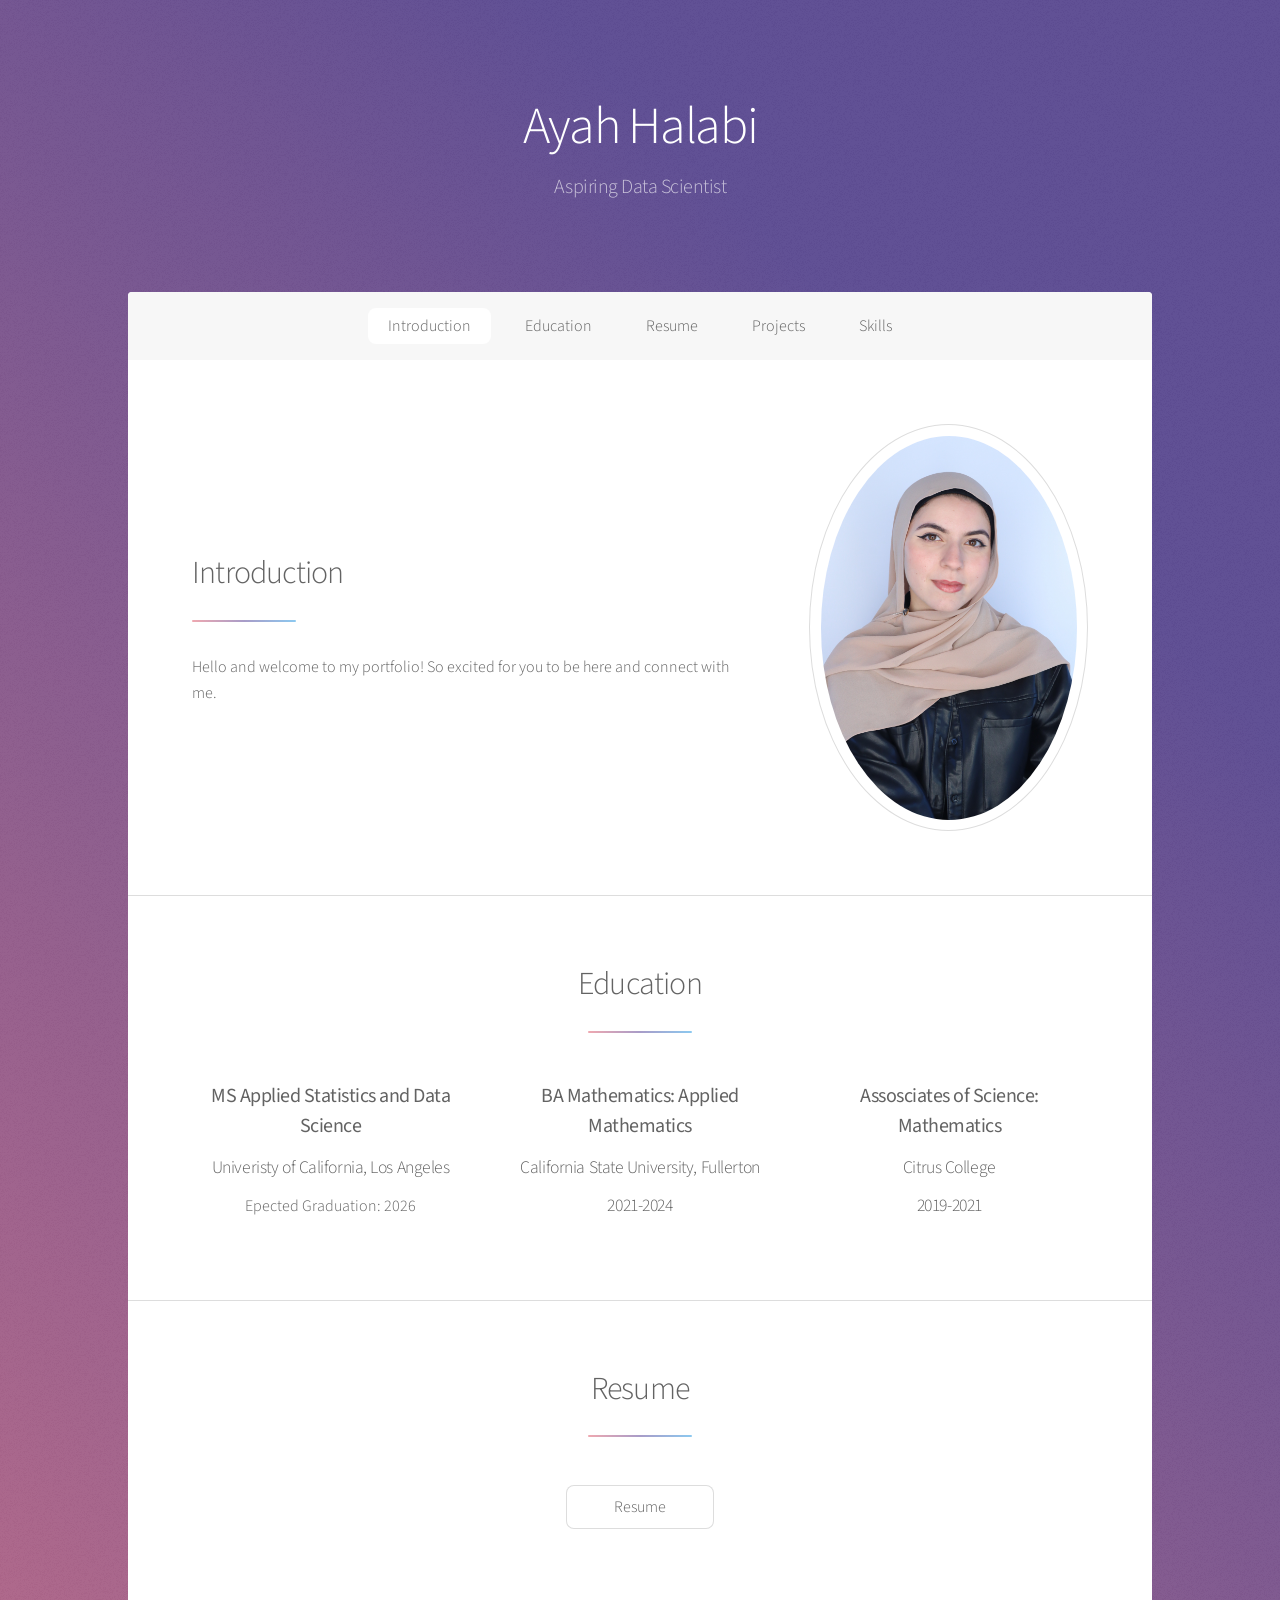
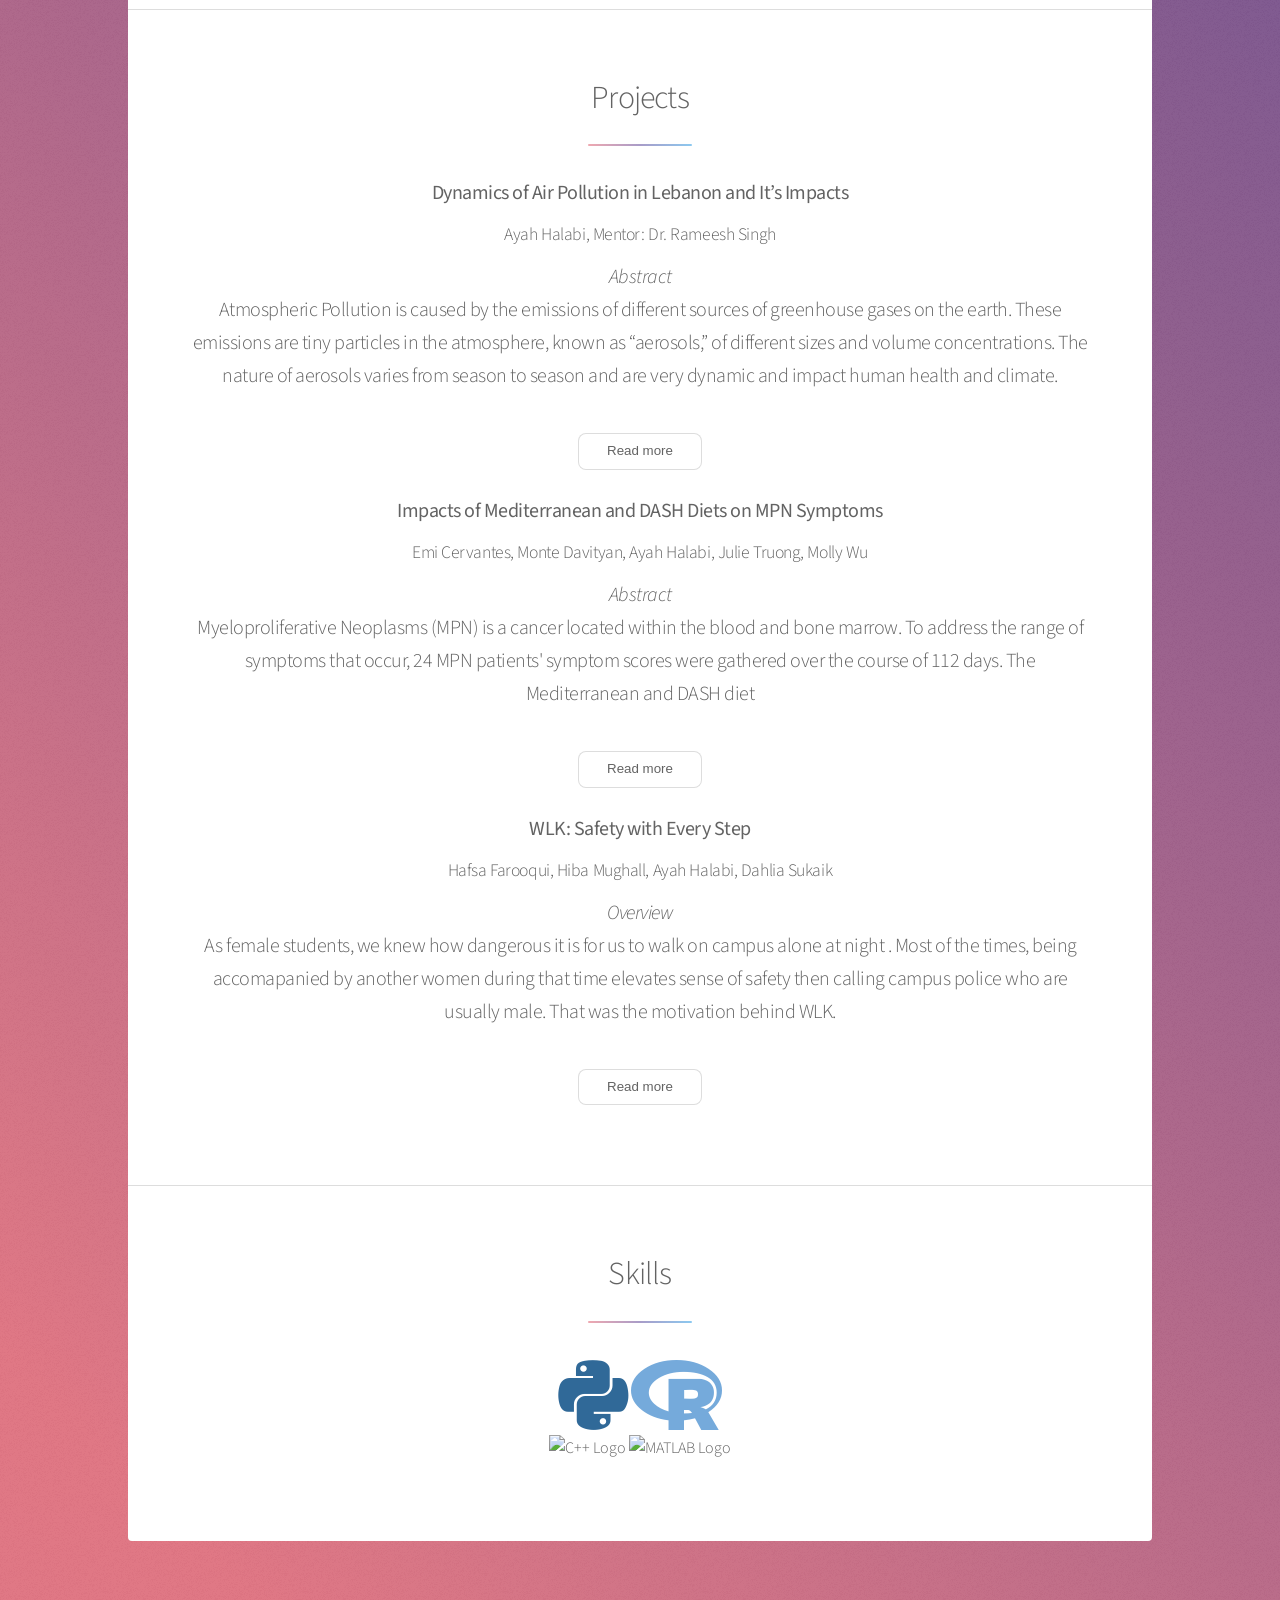
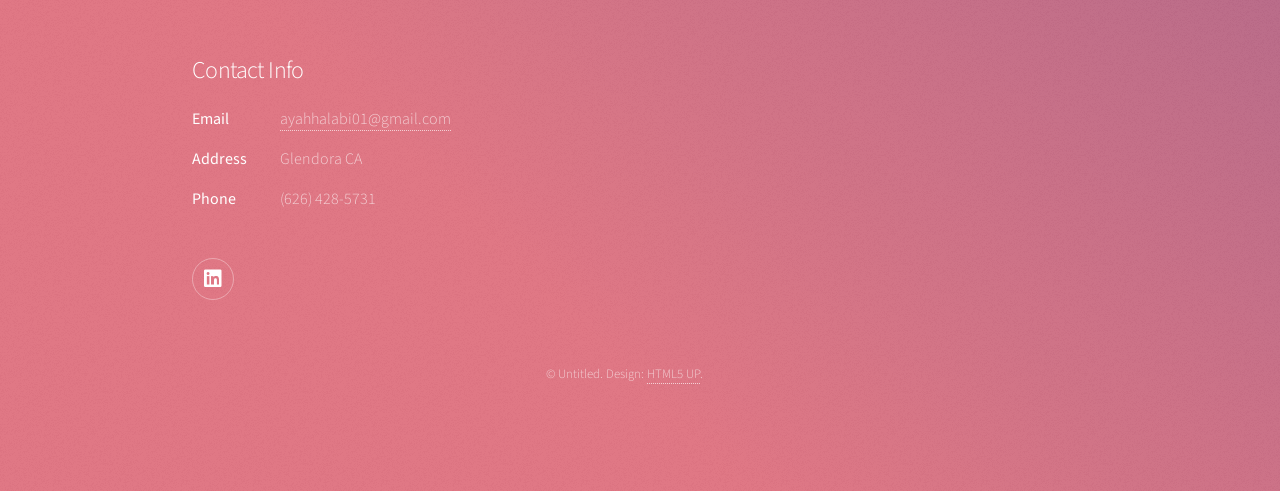
==== index.html @ a3d83f75 "Updated resume" ====
<!DOCTYPE HTML>
<!--
	Stellar by HTML5 UP
	html5up.net | @ajlkn
	Free for personal and commercial use under the CCA 3.0 license (html5up.net/license)
-->
<html>
	<head>
		<title>ayahhalabi</title>
		<meta charset="utf-8" />
		<meta name="viewport" content="width=device-width, initial-scale=1, user-scalable=no" />
		<link rel="stylesheet" href="assets/css/main.css" />
		<noscript><link rel="stylesheet" href="assets/css/noscript.css" /></noscript>
	</head>
	<body class="is-preload">

		<!-- Wrapper -->
			<div id="wrapper">

				<!-- Header -->
					<header id="header" class="alt">
						<!-- <span class="logo"><img src="images/logo.svg" alt="" /></span> -->
						<h1>Ayah Halabi</h1>
						<p>Aspiring Data Scientist
						
					</header>

				<!-- Nav -->
					<nav id="nav">
						<ul>
							<li><a href="#intro" class="active">Introduction</a></li>
							<li><a href="#first">Education</a></li>
							<li><a href="#second">Resume</a></li>
							<li><a href="#cta">Projects</a></li>
							<li><a href="#fourth">Skills</a></li>
						</ul>
					</nav>

				<!-- Main -->
					<div id="main">

						<!-- Introduction -->
							<section id="intro" class="main">
								<div class="spotlight">
									<div class="content">
										<header class="major">
											<h2>Introduction</h2>
										</header>
										<p>Hello and welcome to my portfolio! So excited for you to be here and connect with me.  </p>
										<!-- <ul class="actions">
											<li><a href="aboutme.html" class="button">About me </a></li>
										</ul> -->
									</div>
									<span class="image"><img src="images/IMG_4462.JPG" alt="profile picture" /></span>
								</div>
							</section>

						<!-- First Section -->
							<section id="first" class="main special">
								<header class="major">
									<h2>Education</h2>
								</header>
								<ul class="features">
									<li>
										<!-- <span class="icon solid major style1 fa-code"></span> -->
										<h3> <b> MS Applied Statistics and Data Science </b></h3>										
										<h4> Univeristy of California, Los Angeles </h4>
										<p>Epected Graduation: 2026</p>
									</li>
									<li>
										<!-- <span class="icon solid major style1 fa-code"></span> -->
										<h3><b>BA Mathematics: Applied Mathematics  </b></h3>
										<h4>California State University, Fullerton</h4>
										<h4>2021-2024</h4>
									</li>
									<li>
										<!-- <span class="icon solid major style1 fa-code"></span> -->
										<h3><b>Assosciates of Science: Mathematics</b></h3>
										<h4>Citrus College</h4>
										<h4>2019-2021</h4>
									</li>
							
								</ul>
		
							</section>

						<!-- Second Section -->
							<section id="second" class="main special">
								<header class="major">
									<h2>Resume</h2>
								</header>
									<ul class="actions special">
										<li><a href="https://drive.google.com/file/d/17dzHDDQ0emOrpsxdk0eCY02cGY7UE4C0/view?usp=sharing" class="button">Resume</a></li>
									</ul>

								<!-- <ul class="statistics">
									<li class="style1">
										<span class="icon solid fa-code-branch"></span>
										<strong>5,120</strong> Etiam
									</li>
									<li class="style2">
										<span class="icon fa-folder-open"></span>
										<strong>8,192</strong> Magna
									</li>
									<li class="style3">
										<span class="icon solid fa-signal"></span>
										<strong>2,048</strong> Tempus
									</li>
									<li class="style4">
										<span class="icon solid fa-laptop"></span>
										<strong>4,096</strong> Aliquam
									</li>
									<li class="style5">
										<span class="icon fa-gem"></span>
										<strong>1,024</strong> Nullam
									</li>
								</ul> -->
							
								<footer class="major">
									<!-- <ul class="actions special">
										<li><a href="generic.html" class="button">Learn More</a></li>
									</ul>-->
								</footer>
							</section>

						<!-- Get Started -->
							<section id="cta" class="main special">
								<header class="major">
									<h2>Projects</h2>
									<h3> <b>Dynamics of Air Pollution in Lebanon and It’s Impacts </b></h3>
									<h4> Ayah Halabi, Mentor: Dr. Rameesh Singh  </h4>
									<div id="abstractPreview">
										<p>
											<i> Abstract</i> <br> Atmospheric Pollution is caused by the emissions of different sources of greenhouse gases on the earth.
											These emissions are tiny particles in the atmosphere, known as “aerosols,” of different sizes and volume concentrations.
											The nature of aerosols varies from season to season and are very dynamic and impact human health and climate. 
											<span id="moreText" style="display: none;">
												Atmospheric Pollution was analyzed over a country in the Middle East known as Lebanon. Lebanon is a Middle Eastern country located 34° N, 35°. It is surrounded by Mediterranean Sea from the west,
												Syria from the North, and Palestine from the South. The surface area of Lebanon is 10,400 km². The population in Lebanon during 2020 is 6,825,442 people.
												We considered two different regions, North and South of Lebanon with each having the perimeter of approximately 350km. Detailed analysis of satellite data
												have been carried out to study different types of aerosols and their sources, and their impacts on public health, agriculture, and coastal areas. This study 
												targets long periods 2003-2020 variability over Lebanon, a small country in the Middle East. Our aim was to examine which part of Lebanon was more polluted by
												comparing the different greenhouse gases (carbon monoxide, methane, ozone) and atmospheric parameters (aerosol optical depth - AOD, angstrom exponent - AE).
												Further, we have analyzed sea temperature and chlorophyll concentrations data available through NASA Giovanni portal to study impacts of airmass along the coast reaching over Lebanon.  
												Long term variability and trends of atmospheric parameters and greenhouse gases and their impacts will be discussed in detail.
											</span>
										</p>
										<button id="toggleButton" onclick="toggleContent('moreText','toggleButton')">Read more</button>
									</div>
									
									<br>
									<h3> <b> Impacts of Mediterranean and DASH Diets on MPN Symptoms </b></h3>
									<h4> Emi Cervantes, Monte Davityan, Ayah Halabi, Julie Truong, Molly Wu</h4>
									<div id="abstractPreview2">
										<p>
											<i>Abstract</i> <br> Myeloproliferative Neoplasms (MPN) is a cancer located within the blood and bone marrow. To
											address the range of symptoms that occur, 24 MPN patients' symptom scores were gathered
											over the course of 112 days. The Mediterranean and DASH diet
											<span id="moreText2" style="display: none;">
												were utilized for their focus
												on preventing cardiovascular disease, composed of whole grains, fruits, seafood, vegetables, and
												nuts. We argue that both diets have impact in reducing the symptoms associated with MPN.
												However, there is not enough evidence to warrant which diet is more influential.
												<br>
												<br>
												<button><a href="https://drive.google.com/file/d/1Wm-XLErpg8m4ibrKD-gxGgJc8yzJHHOu/view?usp=sharing">Poster</a></button>

											</span>
										</p>
										<button id="toggleButton2" onclick="toggleContent('moreText2', 'toggleButton2')">Read more</button>
									</div>
									
									<br>
									<h3> <b> WLK: Safety with Every Step </b></h3>
									<h4> Hafsa Farooqui, Hiba Mughall, Ayah Halabi, Dahlia Sukaik</h4>
									<div id="abstractPreview3">
										<p>
											<i>Overview</i> <br> As female students, we knew how dangerous it 
											is for us to walk on campus alone at night . Most of the times, being accomapanied by another women during 
											that time elevates sense of safety then calling campus police who are usually male. That was the motivation behind WLK.
											<span id="moreText3" style="display: none;">
												Think about Uber but for walking; WLK allows females on campus to contact  trained employees who are all female to accompany them to differnt parts of any campus. 
												This porject was created for the Engineering Social Justice Competition at CSUF, and won 3rd place. 
												<br>
												<br>
												<button><a href="https://drive.google.com/file/d/1jqI9To36Rv_dlC1tMx920zG26cC0XrOn/view?usp=sharing">Presenation</a></button>
											</span>
										</p>
										<button id="toggleButton3" onclick="toggleContent('moreText3', 'toggleButton3')">Read more</button>
									</div>
												

									<script>
										function toggleContent(text, button) {
											var moreText = document.getElementById(text);
											var toggleButton = document.getElementById(button);
											if (moreText.style.display === "none") {
												moreText.style.display = "inline";
												toggleButton.textContent = "Read less";
											} else {
												moreText.style.display = "none";
												toggleButton.textContent = "Read more";
											}
										}
									</script>
									</header>
							</section>

						<!-- First Section -->
							<section id="fourth" class="main special">
								<header class="major">
									<h2>Skills</h2>
									<style>
										
										.fa-python {
											font-size: 80px; /* Adjust the size */
											color: #306998; /* Adjust the color */
											
										}
										.fa-r-project {
											font-size: 80px; /* Adjust the size */
											color: #75AADB; /* Adjust the color */
										}
										.cpp-logo,.mat-logo {
											width: 80px; /* Adjust the size */
											}
										.mat-logo {
											width: 80px;
											
											}
										

									</style>

									<li class="fab fa-python alt"></li> 
								
									<li class="fab fa-r-project alt"></li> 
									<br>
									<img src="https://upload.wikimedia.org/wikipedia/commons/1/18/ISO_C%2B%2B_Logo.svg" alt="C++ Logo" class="cpp-logo"> 
									<img src="https://upload.wikimedia.org/wikipedia/commons/2/21/Matlab_Logo.png" alt="MATLAB Logo" class="mat-logo">

								
								

		
								</section>

										
								</header>
								<footer class="major">
									
								</footer>
							</section>

					</div>

				<!-- Footer -->
					<footer id="footer">
				
						<section>
							<h2>Contact Info</h2>
							<dl class="alt">
								<dt>Email</dt>
								<dd><a href="#">ayahhalabi01@gmail.com</a></dd>
								<dt>Address</dt>
								<dd>Glendora CA</dd>
								<dt>Phone</dt>
								<dd>(626) 428-5731</dd>
								
							</dl>
							<ul class="icons">
								<li><a href="https://www.linkedin.com/in/ayahhalabi" class="icon brands fa-linkedin alt"><span class="label">Linkedin</span></a></li>
								<!-- <li><a href="#" class="icon brands fa-github alt"><span class="label">GitHub</span></a></li> -->
							</ul>
						</section>
						<p class="copyright">&copy; Untitled. Design: <a href="https://html5up.net">HTML5 UP</a>.</p>
					</footer>

			</div>

		<!-- Scripts -->
			<script src="assets/js/jquery.min.js"></script>
			<script src="assets/js/jquery.scrollex.min.js"></script>
			<script src="assets/js/jquery.scrolly.min.js"></script>
			<script src="assets/js/browser.min.js"></script>
			<script src="assets/js/breakpoints.min.js"></script>
			<script src="assets/js/util.js"></script>
			<script src="assets/js/main.js"></script>

	</body>
</html>
---- assets/css/main.css ----
@import url(fontawesome-all.min.css);
@import 'https://fonts.googleapis.com/css?family=Source+Sans+Pro:300,400';

/*
	Stellar by HTML5 UP
	html5up.net | @ajlkn
	Free for personal and commercial use under the CCA 3.0 license (html5up.net/license)
*/

html, body, div, span, applet, object,
iframe, h1, h2, h3, h4, h5, h6, p, blockquote,
pre, a, abbr, acronym, address, big, cite,
code, del, dfn, em, img, ins, kbd, q, s, samp,
small, strike, strong, sub, sup, tt, var, b,
u, i, center, dl, dt, dd, ol, ul, li, fieldset,
form, label, legend, table, caption, tbody,
tfoot, thead, tr, th, td, article, aside,
canvas, details, embed, figure, figcaption,
footer, header, hgroup, menu, nav, output, ruby,
section, summary, time, mark, audio, video {
	margin: 0;
	padding: 0;
	border: 0;
	font-size: 100%;
	font: inherit;
	vertical-align: baseline;}

article, aside, details, figcaption, figure,
footer, header, hgroup, menu, nav, section {
	display: block;}

body {
	line-height: 1;
}

ol, ul {
	list-style: none;
}

blockquote, q {
	quotes: none;
}

	blockquote:before, blockquote:after, q:before, q:after {
		content: '';
		content: none;
	}

table {
	border-collapse: collapse;
	border-spacing: 0;
}

body {
	-webkit-text-size-adjust: none;
}

mark {
	background-color: transparent;
	color: inherit;
}

input::-moz-focus-inner {
	border: 0;
	padding: 0;
}

input, select, textarea {
	-moz-appearance: none;
	-webkit-appearance: none;
	-ms-appearance: none;
	appearance: none;
}

/* Basic */

	@-ms-viewport {
		width: device-width;
	}

	body {
		-ms-overflow-style: scrollbar;
	}

	@media screen and (max-width: 480px) {

		html, body {
			min-width: 320px;
		}

	}

	html {
		box-sizing: border-box;
	}

	*, *:before, *:after {
		box-sizing: inherit;
	}

	body {
		background-color: #935d8c;
		background-image: url("images/overlay.png"), -moz-linear-gradient(45deg, #e37682 15%, #5f4d93 85%);
		background-image: url("images/overlay.png"), -webkit-linear-gradient(45deg, #e37682 15%, #5f4d93 85%);
		background-image: url("images/overlay.png"), -ms-linear-gradient(45deg, #e37682 15%, #5f4d93 85%);
		background-image: url("images/overlay.png"), linear-gradient(45deg, #e37682 15%, #5f4d93 85%);
	}

		body.is-preload *, body.is-preload *:before, body.is-preload *:after {
			-moz-animation: none !important;
			-webkit-animation: none !important;
			-ms-animation: none !important;
			animation: none !important;
			-moz-transition: none !important;
			-webkit-transition: none !important;
			-ms-transition: none !important;
			transition: none !important;
		}

/* Type */

	body {
		background-color: #935d8c;
		color: rgba(255, 255, 255, 0.65);
	}

	body, input, select, textarea {
		font-family: "Source Sans Pro", Helvetica, sans-serif;
		font-size: 17pt;
		font-weight: 300;
		line-height: 1.65;
	}

		@media screen and (max-width: 1680px) {

			body, input, select, textarea {
				font-size: 14pt;
			}

		}

		@media screen and (max-width: 1280px) {

			body, input, select, textarea {
				font-size: 12pt;
			}

		}

		@media screen and (max-width: 360px) {

			body, input, select, textarea {
				font-size: 11pt;
			}

		}

	a {
		-moz-transition: color 0.2s ease, border-bottom 0.2s ease;
		-webkit-transition: color 0.2s ease, border-bottom 0.2s ease;
		-ms-transition: color 0.2s ease, border-bottom 0.2s ease;
		transition: color 0.2s ease, border-bottom 0.2s ease;
		text-decoration: none;
		border-bottom: dotted 1px;
		color: inherit;
	}

		a:hover {
			border-bottom-color: transparent;
		}

	strong, b {
		font-weight: 400;
	}

	em, i {
		font-style: italic;
	}

	p {
		margin: 0 0 2em 0;
	}

		p.content {
			-moz-columns: 20em 2;
			-webkit-columns: 20em 2;
			-ms-columns: 20em 2;
			columns: 20em 2;
			-moz-column-gap: 2em;
			-webkit-column-gap: 2em;
			-ms-column-gap: 2em;
			column-gap: 2em;
			text-align: justify;
		}

	h1, h2, h3, h4, h5, h6 {
		font-weight: 300;
		line-height: 1.5;
		margin: 0 0 0.7em 0;
		letter-spacing: -0.025em;
	}

		h1 a, h2 a, h3 a, h4 a, h5 a, h6 a {
			color: inherit;
			text-decoration: none;
		}

	h1 {
		font-size: 2.5em;
		line-height: 1.2;
	}

	h2 {
		font-size: 1.5em;
	}

	h3 {
		font-size: 1.25em;
	}

	h4 {
		font-size: 1.1em;
	}

	h5 {
		font-size: 0.9em;
	}

	h6 {
		font-size: 0.7em;
	}

	@media screen and (max-width: 736px) {

		h1 {
			font-size: 2em;
		}

	}

	sub {
		font-size: 0.8em;
		position: relative;
		top: 0.5em;
	}

	sup {
		font-size: 0.8em;
		position: relative;
		top: -0.5em;
	}

	blockquote {
		border-left: solid 4px;
		font-style: italic;
		margin: 0 0 2em 0;
		padding: 0.5em 0 0.5em 2em;
	}

	code {
		border-radius: 8px;
		border: solid 1px;
		font-family: "Courier New", monospace;
		font-size: 0.9em;
		margin: 0 0.25em;
		padding: 0.25em 0.65em;
	}

	pre {
		-webkit-overflow-scrolling: touch;
		font-family: "Courier New", monospace;
		font-size: 0.9em;
		margin: 0 0 2em 0;
	}

		pre code {
			display: block;
			line-height: 1.75;
			padding: 1em 1.5em;
			overflow-x: auto;
		}

	hr {
		border: 0;
		border-bottom: solid 1px;
		margin: 2em 0;
	}

		hr.major {
			margin: 3em 0;
		}

	.align-left {
		text-align: left;
	}

	.align-center {
		text-align: center;
	}

	.align-right {
		text-align: right;
	}

	input, select, textarea {
		color: #ffffff;
	}

	a:hover {
		color: #ffffff;
	}

	strong, b {
		color: #ffffff;
	}

	h1, h2, h3, h4, h5, h6 {
		color: #ffffff;
	}

	blockquote {
		border-left-color: rgba(255, 255, 255, 0.35);
	}

	code {
		background: rgba(255, 255, 255, 0.075);
		border-color: rgba(255, 255, 255, 0.35);
	}

	hr {
		border-bottom-color: rgba(255, 255, 255, 0.35);
	}

/* Row */

	.row {
		display: flex;
		flex-wrap: wrap;
		box-sizing: border-box;
		align-items: stretch;
	}

		.row > * {
			box-sizing: border-box;
		}

		.row.gtr-uniform > * > :last-child {
			margin-bottom: 0;
		}

		.row.aln-left {
			justify-content: flex-start;
		}

		.row.aln-center {
			justify-content: center;
		}

		.row.aln-right {
			justify-content: flex-end;
		}

		.row.aln-top {
			align-items: flex-start;
		}

		.row.aln-middle {
			align-items: center;
		}

		.row.aln-bottom {
			align-items: flex-end;
		}

		.row > .imp {
			order: -1;
		}

		.row > .col-1 {
			width: 8.33333%;
		}

		.row > .off-1 {
			margin-left: 8.33333%;
		}

		.row > .col-2 {
			width: 16.66667%;
		}

		.row > .off-2 {
			margin-left: 16.66667%;
		}

		.row > .col-3 {
			width: 25%;
		}

		.row > .off-3 {
			margin-left: 25%;
		}

		.row > .col-4 {
			width: 33.33333%;
		}

		.row > .off-4 {
			margin-left: 33.33333%;
		}

		.row > .col-5 {
			width: 41.66667%;
		}

		.row > .off-5 {
			margin-left: 41.66667%;
		}

		.row > .col-6 {
			width: 50%;
		}

		.row > .off-6 {
			margin-left: 50%;
		}

		.row > .col-7 {
			width: 58.33333%;
		}

		.row > .off-7 {
			margin-left: 58.33333%;
		}

		.row > .col-8 {
			width: 66.66667%;
		}

		.row > .off-8 {
			margin-left: 66.66667%;
		}

		.row > .col-9 {
			width: 75%;
		}

		.row > .off-9 {
			margin-left: 75%;
		}

		.row > .col-10 {
			width: 83.33333%;
		}

		.row > .off-10 {
			margin-left: 83.33333%;
		}

		.row > .col-11 {
			width: 91.66667%;
		}

		.row > .off-11 {
			margin-left: 91.66667%;
		}

		.row > .col-12 {
			width: 100%;
		}

		.row > .off-12 {
			margin-left: 100%;
		}

		.row.gtr-0 {
			margin-top: 0;
			margin-left: 0em;
		}

			.row.gtr-0 > * {
				padding: 0 0 0 0em;
			}

			.row.gtr-0.gtr-uniform {
				margin-top: 0em;
			}

				.row.gtr-0.gtr-uniform > * {
					padding-top: 0em;
				}

		.row.gtr-25 {
			margin-top: 0;
			margin-left: -0.375em;
		}

			.row.gtr-25 > * {
				padding: 0 0 0 0.375em;
			}

			.row.gtr-25.gtr-uniform {
				margin-top: -0.375em;
			}

				.row.gtr-25.gtr-uniform > * {
					padding-top: 0.375em;
				}

		.row.gtr-50 {
			margin-top: 0;
			margin-left: -0.75em;
		}

			.row.gtr-50 > * {
				padding: 0 0 0 0.75em;
			}

			.row.gtr-50.gtr-uniform {
				margin-top: -0.75em;
			}

				.row.gtr-50.gtr-uniform > * {
					padding-top: 0.75em;
				}

		.row {
			margin-top: 0;
			margin-left: -1.5em;
		}

			.row > * {
				padding: 0 0 0 1.5em;
			}

			.row.gtr-uniform {
				margin-top: -1.5em;
			}

				.row.gtr-uniform > * {
					padding-top: 1.5em;
				}

		.row.gtr-150 {
			margin-top: 0;
			margin-left: -2.25em;
		}

			.row.gtr-150 > * {
				padding: 0 0 0 2.25em;
			}

			.row.gtr-150.gtr-uniform {
				margin-top: -2.25em;
			}

				.row.gtr-150.gtr-uniform > * {
					padding-top: 2.25em;
				}

		.row.gtr-200 {
			margin-top: 0;
			margin-left: -3em;
		}

			.row.gtr-200 > * {
				padding: 0 0 0 3em;
			}

			.row.gtr-200.gtr-uniform {
				margin-top: -3em;
			}

				.row.gtr-200.gtr-uniform > * {
					padding-top: 3em;
				}

		@media screen and (max-width: 1680px) {

			.row {
				display: flex;
				flex-wrap: wrap;
				box-sizing: border-box;
				align-items: stretch;
			}

				.row > * {
					box-sizing: border-box;
				}

				.row.gtr-uniform > * > :last-child {
					margin-bottom: 0;
				}

				.row.aln-left {
					justify-content: flex-start;
				}

				.row.aln-center {
					justify-content: center;
				}

				.row.aln-right {
					justify-content: flex-end;
				}

				.row.aln-top {
					align-items: flex-start;
				}

				.row.aln-middle {
					align-items: center;
				}

				.row.aln-bottom {
					align-items: flex-end;
				}

				.row > .imp-xlarge {
					order: -1;
				}

				.row > .col-1-xlarge {
					width: 8.33333%;
				}

				.row > .off-1-xlarge {
					margin-left: 8.33333%;
				}

				.row > .col-2-xlarge {
					width: 16.66667%;
				}

				.row > .off-2-xlarge {
					margin-left: 16.66667%;
				}

				.row > .col-3-xlarge {
					width: 25%;
				}

				.row > .off-3-xlarge {
					margin-left: 25%;
				}

				.row > .col-4-xlarge {
					width: 33.33333%;
				}

				.row > .off-4-xlarge {
					margin-left: 33.33333%;
				}

				.row > .col-5-xlarge {
					width: 41.66667%;
				}

				.row > .off-5-xlarge {
					margin-left: 41.66667%;
				}

				.row > .col-6-xlarge {
					width: 50%;
				}

				.row > .off-6-xlarge {
					margin-left: 50%;
				}

				.row > .col-7-xlarge {
					width: 58.33333%;
				}

				.row > .off-7-xlarge {
					margin-left: 58.33333%;
				}

				.row > .col-8-xlarge {
					width: 66.66667%;
				}

				.row > .off-8-xlarge {
					margin-left: 66.66667%;
				}

				.row > .col-9-xlarge {
					width: 75%;
				}

				.row > .off-9-xlarge {
					margin-left: 75%;
				}

				.row > .col-10-xlarge {
					width: 83.33333%;
				}

				.row > .off-10-xlarge {
					margin-left: 83.33333%;
				}

				.row > .col-11-xlarge {
					width: 91.66667%;
				}

				.row > .off-11-xlarge {
					margin-left: 91.66667%;
				}

				.row > .col-12-xlarge {
					width: 100%;
				}

				.row > .off-12-xlarge {
					margin-left: 100%;
				}

				.row.gtr-0 {
					margin-top: 0;
					margin-left: 0em;
				}

					.row.gtr-0 > * {
						padding: 0 0 0 0em;
					}

					.row.gtr-0.gtr-uniform {
						margin-top: 0em;
					}

						.row.gtr-0.gtr-uniform > * {
							padding-top: 0em;
						}

				.row.gtr-25 {
					margin-top: 0;
					margin-left: -0.375em;
				}

					.row.gtr-25 > * {
						padding: 0 0 0 0.375em;
					}

					.row.gtr-25.gtr-uniform {
						margin-top: -0.375em;
					}

						.row.gtr-25.gtr-uniform > * {
							padding-top: 0.375em;
						}

				.row.gtr-50 {
					margin-top: 0;
					margin-left: -0.75em;
				}

					.row.gtr-50 > * {
						padding: 0 0 0 0.75em;
					}

					.row.gtr-50.gtr-uniform {
						margin-top: -0.75em;
					}

						.row.gtr-50.gtr-uniform > * {
							padding-top: 0.75em;
						}

				.row {
					margin-top: 0;
					margin-left: -1.5em;
				}

					.row > * {
						padding: 0 0 0 1.5em;
					}

					.row.gtr-uniform {
						margin-top: -1.5em;
					}

						.row.gtr-uniform > * {
							padding-top: 1.5em;
						}

				.row.gtr-150 {
					margin-top: 0;
					margin-left: -2.25em;
				}

					.row.gtr-150 > * {
						padding: 0 0 0 2.25em;
					}

					.row.gtr-150.gtr-uniform {
						margin-top: -2.25em;
					}

						.row.gtr-150.gtr-uniform > * {
							padding-top: 2.25em;
						}

				.row.gtr-200 {
					margin-top: 0;
					margin-left: -3em;
				}

					.row.gtr-200 > * {
						padding: 0 0 0 3em;
					}

					.row.gtr-200.gtr-uniform {
						margin-top: -3em;
					}

						.row.gtr-200.gtr-uniform > * {
							padding-top: 3em;
						}

		}

		@media screen and (max-width: 1280px) {

			.row {
				display: flex;
				flex-wrap: wrap;
				box-sizing: border-box;
				align-items: stretch;
			}

				.row > * {
					box-sizing: border-box;
				}

				.row.gtr-uniform > * > :last-child {
					margin-bottom: 0;
				}

				.row.aln-left {
					justify-content: flex-start;
				}

				.row.aln-center {
					justify-content: center;
				}

				.row.aln-right {
					justify-content: flex-end;
				}

				.row.aln-top {
					align-items: flex-start;
				}

				.row.aln-middle {
					align-items: center;
				}

				.row.aln-bottom {
					align-items: flex-end;
				}

				.row > .imp-large {
					order: -1;
				}

				.row > .col-1-large {
					width: 8.33333%;
				}

				.row > .off-1-large {
					margin-left: 8.33333%;
				}

				.row > .col-2-large {
					width: 16.66667%;
				}

				.row > .off-2-large {
					margin-left: 16.66667%;
				}

				.row > .col-3-large {
					width: 25%;
				}

				.row > .off-3-large {
					margin-left: 25%;
				}

				.row > .col-4-large {
					width: 33.33333%;
				}

				.row > .off-4-large {
					margin-left: 33.33333%;
				}

				.row > .col-5-large {
					width: 41.66667%;
				}

				.row > .off-5-large {
					margin-left: 41.66667%;
				}

				.row > .col-6-large {
					width: 50%;
				}

				.row > .off-6-large {
					margin-left: 50%;
				}

				.row > .col-7-large {
					width: 58.33333%;
				}

				.row > .off-7-large {
					margin-left: 58.33333%;
				}

				.row > .col-8-large {
					width: 66.66667%;
				}

				.row > .off-8-large {
					margin-left: 66.66667%;
				}

				.row > .col-9-large {
					width: 75%;
				}

				.row > .off-9-large {
					margin-left: 75%;
				}

				.row > .col-10-large {
					width: 83.33333%;
				}

				.row > .off-10-large {
					margin-left: 83.33333%;
				}

				.row > .col-11-large {
					width: 91.66667%;
				}

				.row > .off-11-large {
					margin-left: 91.66667%;
				}

				.row > .col-12-large {
					width: 100%;
				}

				.row > .off-12-large {
					margin-left: 100%;
				}

				.row.gtr-0 {
					margin-top: 0;
					margin-left: 0em;
				}

					.row.gtr-0 > * {
						padding: 0 0 0 0em;
					}

					.row.gtr-0.gtr-uniform {
						margin-top: 0em;
					}

						.row.gtr-0.gtr-uniform > * {
							padding-top: 0em;
						}

				.row.gtr-25 {
					margin-top: 0;
					margin-left: -0.375em;
				}

					.row.gtr-25 > * {
						padding: 0 0 0 0.375em;
					}

					.row.gtr-25.gtr-uniform {
						margin-top: -0.375em;
					}

						.row.gtr-25.gtr-uniform > * {
							padding-top: 0.375em;
						}

				.row.gtr-50 {
					margin-top: 0;
					margin-left: -0.75em;
				}

					.row.gtr-50 > * {
						padding: 0 0 0 0.75em;
					}

					.row.gtr-50.gtr-uniform {
						margin-top: -0.75em;
					}

						.row.gtr-50.gtr-uniform > * {
							padding-top: 0.75em;
						}

				.row {
					margin-top: 0;
					margin-left: -1.5em;
				}

					.row > * {
						padding: 0 0 0 1.5em;
					}

					.row.gtr-uniform {
						margin-top: -1.5em;
					}

						.row.gtr-uniform > * {
							padding-top: 1.5em;
						}

				.row.gtr-150 {
					margin-top: 0;
					margin-left: -2.25em;
				}

					.row.gtr-150 > * {
						padding: 0 0 0 2.25em;
					}

					.row.gtr-150.gtr-uniform {
						margin-top: -2.25em;
					}

						.row.gtr-150.gtr-uniform > * {
							padding-top: 2.25em;
						}

				.row.gtr-200 {
					margin-top: 0;
					margin-left: -3em;
				}

					.row.gtr-200 > * {
						padding: 0 0 0 3em;
					}

					.row.gtr-200.gtr-uniform {
						margin-top: -3em;
					}

						.row.gtr-200.gtr-uniform > * {
							padding-top: 3em;
						}

		}

		@media screen and (max-width: 980px) {

			.row {
				display: flex;
				flex-wrap: wrap;
				box-sizing: border-box;
				align-items: stretch;
			}

				.row > * {
					box-sizing: border-box;
				}

				.row.gtr-uniform > * > :last-child {
					margin-bottom: 0;
				}

				.row.aln-left {
					justify-content: flex-start;
				}

				.row.aln-center {
					justify-content: center;
				}

				.row.aln-right {
					justify-content: flex-end;
				}

				.row.aln-top {
					align-items: flex-start;
				}

				.row.aln-middle {
					align-items: center;
				}

				.row.aln-bottom {
					align-items: flex-end;
				}

				.row > .imp-medium {
					order: -1;
				}

				.row > .col-1-medium {
					width: 8.33333%;
				}

				.row > .off-1-medium {
					margin-left: 8.33333%;
				}

				.row > .col-2-medium {
					width: 16.66667%;
				}

				.row > .off-2-medium {
					margin-left: 16.66667%;
				}

				.row > .col-3-medium {
					width: 25%;
				}

				.row > .off-3-medium {
					margin-left: 25%;
				}

				.row > .col-4-medium {
					width: 33.33333%;
				}

				.row > .off-4-medium {
					margin-left: 33.33333%;
				}

				.row > .col-5-medium {
					width: 41.66667%;
				}

				.row > .off-5-medium {
					margin-left: 41.66667%;
				}

				.row > .col-6-medium {
					width: 50%;
				}

				.row > .off-6-medium {
					margin-left: 50%;
				}

				.row > .col-7-medium {
					width: 58.33333%;
				}

				.row > .off-7-medium {
					margin-left: 58.33333%;
				}

				.row > .col-8-medium {
					width: 66.66667%;
				}

				.row > .off-8-medium {
					margin-left: 66.66667%;
				}

				.row > .col-9-medium {
					width: 75%;
				}

				.row > .off-9-medium {
					margin-left: 75%;
				}

				.row > .col-10-medium {
					width: 83.33333%;
				}

				.row > .off-10-medium {
					margin-left: 83.33333%;
				}

				.row > .col-11-medium {
					width: 91.66667%;
				}

				.row > .off-11-medium {
					margin-left: 91.66667%;
				}

				.row > .col-12-medium {
					width: 100%;
				}

				.row > .off-12-medium {
					margin-left: 100%;
				}

				.row.gtr-0 {
					margin-top: 0;
					margin-left: 0em;
				}

					.row.gtr-0 > * {
						padding: 0 0 0 0em;
					}

					.row.gtr-0.gtr-uniform {
						margin-top: 0em;
					}

						.row.gtr-0.gtr-uniform > * {
							padding-top: 0em;
						}

				.row.gtr-25 {
					margin-top: 0;
					margin-left: -0.375em;
				}

					.row.gtr-25 > * {
						padding: 0 0 0 0.375em;
					}

					.row.gtr-25.gtr-uniform {
						margin-top: -0.375em;
					}

						.row.gtr-25.gtr-uniform > * {
							padding-top: 0.375em;
						}

				.row.gtr-50 {
					margin-top: 0;
					margin-left: -0.75em;
				}

					.row.gtr-50 > * {
						padding: 0 0 0 0.75em;
					}

					.row.gtr-50.gtr-uniform {
						margin-top: -0.75em;
					}

						.row.gtr-50.gtr-uniform > * {
							padding-top: 0.75em;
						}

				.row {
					margin-top: 0;
					margin-left: -1.5em;
				}

					.row > * {
						padding: 0 0 0 1.5em;
					}

					.row.gtr-uniform {
						margin-top: -1.5em;
					}

						.row.gtr-uniform > * {
							padding-top: 1.5em;
						}

				.row.gtr-150 {
					margin-top: 0;
					margin-left: -2.25em;
				}

					.row.gtr-150 > * {
						padding: 0 0 0 2.25em;
					}

					.row.gtr-150.gtr-uniform {
						margin-top: -2.25em;
					}

						.row.gtr-150.gtr-uniform > * {
							padding-top: 2.25em;
						}

				.row.gtr-200 {
					margin-top: 0;
					margin-left: -3em;
				}

					.row.gtr-200 > * {
						padding: 0 0 0 3em;
					}

					.row.gtr-200.gtr-uniform {
						margin-top: -3em;
					}

						.row.gtr-200.gtr-uniform > * {
							padding-top: 3em;
						}

		}

		@media screen and (max-width: 736px) {

			.row {
				display: flex;
				flex-wrap: wrap;
				box-sizing: border-box;
				align-items: stretch;
			}

				.row > * {
					box-sizing: border-box;
				}

				.row.gtr-uniform > * > :last-child {
					margin-bottom: 0;
				}

				.row.aln-left {
					justify-content: flex-start;
				}

				.row.aln-center {
					justify-content: center;
				}

				.row.aln-right {
					justify-content: flex-end;
				}

				.row.aln-top {
					align-items: flex-start;
				}

				.row.aln-middle {
					align-items: center;
				}

				.row.aln-bottom {
					align-items: flex-end;
				}

				.row > .imp-small {
					order: -1;
				}

				.row > .col-1-small {
					width: 8.33333%;
				}

				.row > .off-1-small {
					margin-left: 8.33333%;
				}

				.row > .col-2-small {
					width: 16.66667%;
				}

				.row > .off-2-small {
					margin-left: 16.66667%;
				}

				.row > .col-3-small {
					width: 25%;
				}

				.row > .off-3-small {
					margin-left: 25%;
				}

				.row > .col-4-small {
					width: 33.33333%;
				}

				.row > .off-4-small {
					margin-left: 33.33333%;
				}

				.row > .col-5-small {
					width: 41.66667%;
				}

				.row > .off-5-small {
					margin-left: 41.66667%;
				}

				.row > .col-6-small {
					width: 50%;
				}

				.row > .off-6-small {
					margin-left: 50%;
				}

				.row > .col-7-small {
					width: 58.33333%;
				}

				.row > .off-7-small {
					margin-left: 58.33333%;
				}

				.row > .col-8-small {
					width: 66.66667%;
				}

				.row > .off-8-small {
					margin-left: 66.66667%;
				}

				.row > .col-9-small {
					width: 75%;
				}

				.row > .off-9-small {
					margin-left: 75%;
				}

				.row > .col-10-small {
					width: 83.33333%;
				}

				.row > .off-10-small {
					margin-left: 83.33333%;
				}

				.row > .col-11-small {
					width: 91.66667%;
				}

				.row > .off-11-small {
					margin-left: 91.66667%;
				}

				.row > .col-12-small {
					width: 100%;
				}

				.row > .off-12-small {
					margin-left: 100%;
				}

				.row.gtr-0 {
					margin-top: 0;
					margin-left: 0em;
				}

					.row.gtr-0 > * {
						padding: 0 0 0 0em;
					}

					.row.gtr-0.gtr-uniform {
						margin-top: 0em;
					}

						.row.gtr-0.gtr-uniform > * {
							padding-top: 0em;
						}

				.row.gtr-25 {
					margin-top: 0;
					margin-left: -0.25em;
				}

					.row.gtr-25 > * {
						padding: 0 0 0 0.25em;
					}

					.row.gtr-25.gtr-uniform {
						margin-top: -0.25em;
					}

						.row.gtr-25.gtr-uniform > * {
							padding-top: 0.25em;
						}

				.row.gtr-50 {
					margin-top: 0;
					margin-left: -0.5em;
				}

					.row.gtr-50 > * {
						padding: 0 0 0 0.5em;
					}

					.row.gtr-50.gtr-uniform {
						margin-top: -0.5em;
					}

						.row.gtr-50.gtr-uniform > * {
							padding-top: 0.5em;
						}

				.row {
					margin-top: 0;
					margin-left: -1em;
				}

					.row > * {
						padding: 0 0 0 1em;
					}

					.row.gtr-uniform {
						margin-top: -1em;
					}

						.row.gtr-uniform > * {
							padding-top: 1em;
						}

				.row.gtr-150 {
					margin-top: 0;
					margin-left: -1.5em;
				}

					.row.gtr-150 > * {
						padding: 0 0 0 1.5em;
					}

					.row.gtr-150.gtr-uniform {
						margin-top: -1.5em;
					}

						.row.gtr-150.gtr-uniform > * {
							padding-top: 1.5em;
						}

				.row.gtr-200 {
					margin-top: 0;
					margin-left: -2em;
				}

					.row.gtr-200 > * {
						padding: 0 0 0 2em;
					}

					.row.gtr-200.gtr-uniform {
						margin-top: -2em;
					}

						.row.gtr-200.gtr-uniform > * {
							padding-top: 2em;
						}

		}

		@media screen and (max-width: 480px) {

			.row {
				display: flex;
				flex-wrap: wrap;
				box-sizing: border-box;
				align-items: stretch;
			}

				.row > * {
					box-sizing: border-box;
				}

				.row.gtr-uniform > * > :last-child {
					margin-bottom: 0;
				}

				.row.aln-left {
					justify-content: flex-start;
				}

				.row.aln-center {
					justify-content: center;
				}

				.row.aln-right {
					justify-content: flex-end;
				}

				.row.aln-top {
					align-items: flex-start;
				}

				.row.aln-middle {
					align-items: center;
				}

				.row.aln-bottom {
					align-items: flex-end;
				}

				.row > .imp-xsmall {
					order: -1;
				}

				.row > .col-1-xsmall {
					width: 8.33333%;
				}

				.row > .off-1-xsmall {
					margin-left: 8.33333%;
				}

				.row > .col-2-xsmall {
					width: 16.66667%;
				}

				.row > .off-2-xsmall {
					margin-left: 16.66667%;
				}

				.row > .col-3-xsmall {
					width: 25%;
				}

				.row > .off-3-xsmall {
					margin-left: 25%;
				}

				.row > .col-4-xsmall {
					width: 33.33333%;
				}

				.row > .off-4-xsmall {
					margin-left: 33.33333%;
				}

				.row > .col-5-xsmall {
					width: 41.66667%;
				}

				.row > .off-5-xsmall {
					margin-left: 41.66667%;
				}

				.row > .col-6-xsmall {
					width: 50%;
				}

				.row > .off-6-xsmall {
					margin-left: 50%;
				}

				.row > .col-7-xsmall {
					width: 58.33333%;
				}

				.row > .off-7-xsmall {
					margin-left: 58.33333%;
				}

				.row > .col-8-xsmall {
					width: 66.66667%;
				}

				.row > .off-8-xsmall {
					margin-left: 66.66667%;
				}

				.row > .col-9-xsmall {
					width: 75%;
				}

				.row > .off-9-xsmall {
					margin-left: 75%;
				}

				.row > .col-10-xsmall {
					width: 83.33333%;
				}

				.row > .off-10-xsmall {
					margin-left: 83.33333%;
				}

				.row > .col-11-xsmall {
					width: 91.66667%;
				}

				.row > .off-11-xsmall {
					margin-left: 91.66667%;
				}

				.row > .col-12-xsmall {
					width: 100%;
				}

				.row > .off-12-xsmall {
					margin-left: 100%;
				}

				.row.gtr-0 {
					margin-top: 0;
					margin-left: 0em;
				}

					.row.gtr-0 > * {
						padding: 0 0 0 0em;
					}

					.row.gtr-0.gtr-uniform {
						margin-top: 0em;
					}

						.row.gtr-0.gtr-uniform > * {
							padding-top: 0em;
						}

				.row.gtr-25 {
					margin-top: 0;
					margin-left: -0.3125em;
				}

					.row.gtr-25 > * {
						padding: 0 0 0 0.3125em;
					}

					.row.gtr-25.gtr-uniform {
						margin-top: -0.3125em;
					}

						.row.gtr-25.gtr-uniform > * {
							padding-top: 0.3125em;
						}

				.row.gtr-50 {
					margin-top: 0;
					margin-left: -0.625em;
				}

					.row.gtr-50 > * {
						padding: 0 0 0 0.625em;
					}

					.row.gtr-50.gtr-uniform {
						margin-top: -0.625em;
					}

						.row.gtr-50.gtr-uniform > * {
							padding-top: 0.625em;
						}

				.row {
					margin-top: 0;
					margin-left: -1.25em;
				}

					.row > * {
						padding: 0 0 0 1.25em;
					}

					.row.gtr-uniform {
						margin-top: -1.25em;
					}

						.row.gtr-uniform > * {
							padding-top: 1.25em;
						}

				.row.gtr-150 {
					margin-top: 0;
					margin-left: -1.875em;
				}

					.row.gtr-150 > * {
						padding: 0 0 0 1.875em;
					}

					.row.gtr-150.gtr-uniform {
						margin-top: -1.875em;
					}

						.row.gtr-150.gtr-uniform > * {
							padding-top: 1.875em;
						}

				.row.gtr-200 {
					margin-top: 0;
					margin-left: -2.5em;
				}

					.row.gtr-200 > * {
						padding: 0 0 0 2.5em;
					}

					.row.gtr-200.gtr-uniform {
						margin-top: -2.5em;
					}

						.row.gtr-200.gtr-uniform > * {
							padding-top: 2.5em;
						}

		}

/* Box */

	.box {
		border-radius: 8px;
		border: solid;
		margin-bottom: 2em;
		padding: 1.5em;
	}

		.box > :last-child,
		.box > :last-child > :last-child,
		.box > :last-child > :last-child > :last-child {
			margin-bottom: 0;
		}

		.box.alt {
			border: 0;
			border-radius: 0;
			padding: 0;
		}

	.box {
		border-color: rgba(255, 255, 255, 0.35);
	}

/* Button */

	input[type="submit"],
	input[type="reset"],
	input[type="button"],
	button,
	.button {
		-moz-appearance: none;
		-webkit-appearance: none;
		-ms-appearance: none;
		appearance: none;
		-moz-transition: background-color 0.2s ease-in-out, color 0.2s ease-in-out;
		-webkit-transition: background-color 0.2s ease-in-out, color 0.2s ease-in-out;
		-ms-transition: background-color 0.2s ease-in-out, color 0.2s ease-in-out;
		transition: background-color 0.2s ease-in-out, color 0.2s ease-in-out;
		border-radius: 8px;
		border: 0;
		cursor: pointer;
		display: inline-block;
		font-weight: 300;
		height: 2.75em;
		line-height: 2.75em;
		min-width: 9.25em;
		padding: 0 1.5em;
		text-align: center;
		text-decoration: none;
		white-space: nowrap;
	}

		input[type="submit"].icon,
		input[type="reset"].icon,
		input[type="button"].icon,
		button.icon,
		.button.icon {
			padding-left: 1.35em;
		}

			input[type="submit"].icon:before,
			input[type="reset"].icon:before,
			input[type="button"].icon:before,
			button.icon:before,
			.button.icon:before {
				margin-right: 0.5em;
			}

		input[type="submit"].fit,
		input[type="reset"].fit,
		input[type="button"].fit,
		button.fit,
		.button.fit {
			width: 100%;
		}

		input[type="submit"].small,
		input[type="reset"].small,
		input[type="button"].small,
		button.small,
		.button.small {
			font-size: 0.8em;
		}

		input[type="submit"].large,
		input[type="reset"].large,
		input[type="button"].large,
		button.large,
		.button.large {
			font-size: 1.35em;
		}

		input[type="submit"].disabled, input[type="submit"]:disabled,
		input[type="reset"].disabled,
		input[type="reset"]:disabled,
		input[type="button"].disabled,
		input[type="button"]:disabled,
		button.disabled,
		button:disabled,
		.button.disabled,
		.button:disabled {
			pointer-events: none;
			opacity: 0.25;
		}

		@media screen and (max-width: 736px) {

			input[type="submit"],
			input[type="reset"],
			input[type="button"],
			button,
			.button {
				min-width: 0;
			}

		}

	input[type="submit"],
	input[type="reset"],
	input[type="button"],
	button,
	.button {
		background-color: transparent;
		box-shadow: inset 0 0 0 1px rgba(255, 255, 255, 0.35);
		color: #ffffff !important;
	}

		input[type="submit"]:hover,
		input[type="reset"]:hover,
		input[type="button"]:hover,
		button:hover,
		.button:hover {
			background-color: rgba(255, 255, 255, 0.075);
		}

		input[type="submit"]:active,
		input[type="reset"]:active,
		input[type="button"]:active,
		button:active,
		.button:active {
			background-color: rgba(255, 255, 255, 0.2);
		}

		input[type="submit"].icon:before,
		input[type="reset"].icon:before,
		input[type="button"].icon:before,
		button.icon:before,
		.button.icon:before {
			color: rgba(255, 255, 255, 0.5);
		}

		input[type="submit"].primary,
		input[type="reset"].primary,
		input[type="button"].primary,
		button.primary,
		.button.primary {
			background-color: #8cc9f0;
			color: #ffffff !important;
			box-shadow: none;
		}

			input[type="submit"].primary:hover,
			input[type="reset"].primary:hover,
			input[type="button"].primary:hover,
			button.primary:hover,
			.button.primary:hover {
				background-color: #9acff2;
			}

			input[type="submit"].primary:active,
			input[type="reset"].primary:active,
			input[type="button"].primary:active,
			button.primary:active,
			.button.primary:active {
				background-color: #7ec3ee;
			}

			input[type="submit"].primary.icon:before,
			input[type="reset"].primary.icon:before,
			input[type="button"].primary.icon:before,
			button.primary.icon:before,
			.button.primary.icon:before {
				color: #ffffff !important;
			}

/* Form */

	form {
		margin: 0 0 2em 0;
	}

	label {
		display: block;
		font-size: 0.9em;
		font-weight: 400;
		margin: 0 0 1em 0;
	}

	input[type="text"],
	input[type="password"],
	input[type="email"],
	select,
	textarea {
		-moz-appearance: none;
		-webkit-appearance: none;
		-ms-appearance: none;
		appearance: none;
		border-radius: 8px;
		border: solid 1px;
		color: inherit;
		display: block;
		outline: 0;
		padding: 0 1em;
		text-decoration: none;
		width: 100%;
	}

		input[type="text"]:invalid,
		input[type="password"]:invalid,
		input[type="email"]:invalid,
		select:invalid,
		textarea:invalid {
			box-shadow: none;
		}

	select {
		background-size: 1.25rem;
		background-repeat: no-repeat;
		background-position: calc(100% - 1rem) center;
		height: 2.75em;
		padding-right: 2.75em;
		text-overflow: ellipsis;
	}

		select:focus::-ms-value {
			background-color: transparent;
		}

		select::-ms-expand {
			display: none;
		}

	input[type="text"],
	input[type="password"],
	input[type="email"],
	select {
		height: 2.75em;
	}

	textarea {
		padding: 0.75em 1em;
	}

	input[type="checkbox"],
	input[type="radio"] {
		-moz-appearance: none;
		-webkit-appearance: none;
		-ms-appearance: none;
		appearance: none;
		display: block;
		float: left;
		margin-right: -2em;
		opacity: 0;
		width: 1em;
		z-index: -1;
	}

		input[type="checkbox"] + label,
		input[type="radio"] + label {
			text-decoration: none;
			cursor: pointer;
			display: inline-block;
			font-size: 1em;
			font-weight: 300;
			padding-left: 2.4em;
			padding-right: 0.75em;
			position: relative;
		}

			input[type="checkbox"] + label:before,
			input[type="radio"] + label:before {
				-moz-osx-font-smoothing: grayscale;
				-webkit-font-smoothing: antialiased;
				display: inline-block;
				font-style: normal;
				font-variant: normal;
				text-rendering: auto;
				line-height: 1;
				text-transform: none !important;
				font-family: 'Font Awesome 5 Free';
				font-weight: 900;
			}

			input[type="checkbox"] + label:before,
			input[type="radio"] + label:before {
				border-radius: 8px;
				border: solid 1px;
				content: '';
				display: inline-block;
				font-size: 0.8em;
				height: 2.0625em;
				left: 0;
				line-height: 2.0625em;
				position: absolute;
				text-align: center;
				top: 0;
				width: 2.0625em;
			}

		input[type="checkbox"]:checked + label:before,
		input[type="radio"]:checked + label:before {
			content: '\f00c';
		}

	input[type="checkbox"] + label:before {
		border-radius: 8px;
	}

	input[type="radio"] + label:before {
		border-radius: 100%;
	}

	::-webkit-input-placeholder {
		opacity: 1.0;
	}

	:-moz-placeholder {
		opacity: 1.0;
	}

	::-moz-placeholder {
		opacity: 1.0;
	}

	:-ms-input-placeholder {
		opacity: 1.0;
	}

	label {
		color: #ffffff;
	}

	input[type="text"],
	input[type="password"],
	input[type="email"],
	select,
	textarea {
		background-color: rgba(255, 255, 255, 0.075);
		border-color: rgba(255, 255, 255, 0.35);
	}

		input[type="text"]:focus,
		input[type="password"]:focus,
		input[type="email"]:focus,
		select:focus,
		textarea:focus {
			border-color: #8cc9f0;
			box-shadow: 0 0 0 1px #8cc9f0;
		}

	select {
		background-image: url("data:image/svg+xml;charset=utf8,%3Csvg xmlns='http://www.w3.org/2000/svg' width='40' height='40' preserveAspectRatio='none' viewBox='0 0 40 40'%3E%3Cpath d='M9.4,12.3l10.4,10.4l10.4-10.4c0.2-0.2,0.5-0.4,0.9-0.4c0.3,0,0.6,0.1,0.9,0.4l3.3,3.3c0.2,0.2,0.4,0.5,0.4,0.9 c0,0.4-0.1,0.6-0.4,0.9L20.7,31.9c-0.2,0.2-0.5,0.4-0.9,0.4c-0.3,0-0.6-0.1-0.9-0.4L4.3,17.3c-0.2-0.2-0.4-0.5-0.4-0.9 c0-0.4,0.1-0.6,0.4-0.9l3.3-3.3c0.2-0.2,0.5-0.4,0.9-0.4S9.1,12.1,9.4,12.3z' fill='rgba(255, 255, 255, 0.35)' /%3E%3C/svg%3E");
	}

		select option {
			color: #ffffff;
			background: #935d8c;
		}

	input[type="checkbox"] + label,
	input[type="radio"] + label {
		color: rgba(255, 255, 255, 0.65);
	}

		input[type="checkbox"] + label:before,
		input[type="radio"] + label:before {
			background: rgba(255, 255, 255, 0.075);
			border-color: rgba(255, 255, 255, 0.35);
		}

	input[type="checkbox"]:checked + label:before,
	input[type="radio"]:checked + label:before {
		background-color: #ffffff;
		border-color: #ffffff;
		color: #935d8c;
	}

	input[type="checkbox"]:focus + label:before,
	input[type="radio"]:focus + label:before {
		border-color: #8cc9f0;
		box-shadow: 0 0 0 1px #8cc9f0;
	}

	::-webkit-input-placeholder {
		color: rgba(255, 255, 255, 0.5) !important;
	}

	:-moz-placeholder {
		color: rgba(255, 255, 255, 0.5) !important;
	}

	::-moz-placeholder {
		color: rgba(255, 255, 255, 0.5) !important;
	}

	:-ms-input-placeholder {
		color: rgba(255, 255, 255, 0.5) !important;
	}

	.formerize-placeholder {
		color: rgba(255, 255, 255, 0.5) !important;
	}

/* Icon */

	.icon {
		text-decoration: none;
		-moz-transition: background-color 0.2s ease-in-out, color 0.2s ease-in-out;
		-webkit-transition: background-color 0.2s ease-in-out, color 0.2s ease-in-out;
		-ms-transition: background-color 0.2s ease-in-out, color 0.2s ease-in-out;
		transition: background-color 0.2s ease-in-out, color 0.2s ease-in-out;
		border-bottom: none;
		position: relative;
	}

		.icon:before {
			-moz-osx-font-smoothing: grayscale;
			-webkit-font-smoothing: antialiased;
			display: inline-block;
			font-style: normal;
			font-variant: normal;
			text-rendering: auto;
			line-height: 1;
			text-transform: none !important;
			font-family: 'Font Awesome 5 Free';
			font-weight: 400;
		}

		.icon > .label {
			display: none;
		}

		.icon:before {
			line-height: solid;
		}

		.icon.solid:before {
			font-weight: 900;
		}

		.icon.brands:before {
			font-family: 'Font Awesome 5 Brands';
		}

		.icon.major {
			border: solid 1px;
			display: inline-block;
			border-radius: 100%;
			padding: 0.65em;
			margin: 0 0 2em 0;
			cursor: default;
		}

			.icon.major:before {
				display: inline-block;
				font-size: 6.25rem;
				width: 2.25em;
				height: 2.25em;
				line-height: 2.2em;
				border-radius: 100%;
				border: solid 1px;
				text-align: center;
			}

		.icon.alt {
			display: inline-block;
			border: solid 1px;
			border-radius: 100%;
		}

			.icon.alt:before {
				display: block;
				font-size: 1.25em;
				width: 2em;
				height: 2em;
				text-align: center;
				line-height: 2em;
			}

		.icon.style1 {
			color: #efa8b0;
		}

		.icon.style2 {
			color: #c79cc8;
		}

		.icon.style3 {
			color: #a89cc8;
		}

		.icon.style4 {
			color: #9bb2e1;
		}

		.icon.style5 {
			color: #8cc9f0;
		}

		@media screen and (max-width: 1680px) {

			.icon.major:before {
				font-size: 5.5rem;
			}

		}

		@media screen and (max-width: 1280px) {

			.icon.major:before {
				font-size: 4.75rem;
			}

		}

		@media screen and (max-width: 736px) {

			.icon.major {
				margin: 0 0 1.5em 0;
				padding: 0.35em;
			}

				.icon.major:before {
					font-size: 3.5rem;
				}

		}

	.icon.major {
		border-color: rgba(255, 255, 255, 0.35);
	}

		.icon.major:before {
			border-color: rgba(255, 255, 255, 0.35);
		}

	.icon.alt {
		border-color: rgba(255, 255, 255, 0.35);
		color: #ffffff;
	}

		.icon.alt:hover {
			background-color: rgba(255, 255, 255, 0.075);
		}

		.icon.alt:active {
			background-color: rgba(255, 255, 255, 0.2);
		}

/* Image */

	.image {
		border-radius: 8px;
		border: 0;
		display: inline-block;
		position: relative;
	}

		.image img {
			border-radius: 8px;
			display: block;
		}

		.image.left, .image.right {
			max-width: 40%;
		}

			.image.left img, .image.right img {
				width: 100%;
			}

		.image.left {
			float: left;
			margin: 0 1.5em 1em 0;
			top: 0.25em;
		}

		.image.right {
			float: right;
			margin: 0 0 1em 1.5em;
			top: 0.25em;
		}

		.image.fit {
			display: block;
			margin: 0 0 2em 0;
			width: 100%;
		}

			.image.fit img {
				width: 100%;
			}

		.image.main {
			display: block;
			margin: 0 0 3em 0;
			width: 100%;
		}

			.image.main img {
				width: 100%;
			}

/* List */

	ol {
		list-style: decimal;
		margin: 0 0 2em 0;
		padding-left: 1.25em;
	}

		ol li {
			padding-left: 0.25em;
		}

	ul {
		list-style: disc;
		margin: 0 0 2em 0;
		padding-left: 1em;
	}

		ul li {
			padding-left: 0.5em;
		}

		ul.alt {
			list-style: none;
			padding-left: 0;
		}

			ul.alt li {
				border-top: solid 1px;
				padding: 0.5em 0;
			}

				ul.alt li:first-child {
					border-top: 0;
					padding-top: 0;
				}

	dl {
		margin: 0 0 2em 0;
	}

		dl dt {
			display: block;
			font-weight: 400;
			margin: 0 0 1em 0;
		}

		dl dd {
			margin-left: 2em;
		}

		dl.alt dt {
			display: block;
			width: 3em;
			margin: 0;
			clear: left;
			float: left;
		}

		dl.alt dd {
			margin: 0 0 0.85em 5.5em;
		}

		dl.alt:after {
			content: '';
			display: block;
			clear: both;
		}

	ul.alt li {
		border-top-color: rgba(255, 255, 255, 0.35);
	}

	dl dt {
		color: #ffffff;
	}

/* Actions */

	ul.actions {
		display: -moz-flex;
		display: -webkit-flex;
		display: -ms-flex;
		display: flex;
		cursor: default;
		list-style: none;
		margin-left: -1em;
		padding-left: 0;
	}

		ul.actions li {
			padding: 0 0 0 1em;
			vertical-align: middle;
		}

		ul.actions.special {
			-moz-justify-content: center;
			-webkit-justify-content: center;
			-ms-justify-content: center;
			justify-content: center;
			width: 100%;
			margin-left: 0;
		}

			ul.actions.special li:first-child {
				padding-left: 0;
			}

		ul.actions.stacked {
			-moz-flex-direction: column;
			-webkit-flex-direction: column;
			-ms-flex-direction: column;
			flex-direction: column;
			margin-left: 0;
		}

			ul.actions.stacked li {
				padding: 1.3em 0 0 0;
			}

				ul.actions.stacked li:first-child {
					padding-top: 0;
				}

		ul.actions.fit {
			width: calc(100% + 1em);
		}

			ul.actions.fit li {
				-moz-flex-grow: 1;
				-webkit-flex-grow: 1;
				-ms-flex-grow: 1;
				flex-grow: 1;
				-moz-flex-shrink: 1;
				-webkit-flex-shrink: 1;
				-ms-flex-shrink: 1;
				flex-shrink: 1;
				width: 100%;
			}

				ul.actions.fit li > * {
					width: 100%;
				}

			ul.actions.fit.stacked {
				width: 100%;
			}

		@media screen and (max-width: 480px) {

			ul.actions:not(.fixed) {
				-moz-flex-direction: column;
				-webkit-flex-direction: column;
				-ms-flex-direction: column;
				flex-direction: column;
				margin-left: 0;
				width: 100% !important;
			}

				ul.actions:not(.fixed) li {
					-moz-flex-grow: 1;
					-webkit-flex-grow: 1;
					-ms-flex-grow: 1;
					flex-grow: 1;
					-moz-flex-shrink: 1;
					-webkit-flex-shrink: 1;
					-ms-flex-shrink: 1;
					flex-shrink: 1;
					padding: 1em 0 0 0;
					text-align: center;
					width: 100%;
				}

					ul.actions:not(.fixed) li > * {
						width: 100%;
					}

					ul.actions:not(.fixed) li:first-child {
						padding-top: 0;
					}

					ul.actions:not(.fixed) li input[type="submit"],
					ul.actions:not(.fixed) li input[type="reset"],
					ul.actions:not(.fixed) li input[type="button"],
					ul.actions:not(.fixed) li button,
					ul.actions:not(.fixed) li .button {
						width: 100%;
					}

						ul.actions:not(.fixed) li input[type="submit"].icon:before,
						ul.actions:not(.fixed) li input[type="reset"].icon:before,
						ul.actions:not(.fixed) li input[type="button"].icon:before,
						ul.actions:not(.fixed) li button.icon:before,
						ul.actions:not(.fixed) li .button.icon:before {
							margin-left: -0.5rem;
						}

		}

/* Icons */

	ul.icons {
		cursor: default;
		list-style: none;
		padding-left: 0;
	}

		ul.icons li {
			display: inline-block;
			padding: 0 0.65em 0 0;
		}

			ul.icons li:last-child {
				padding-right: 0 !important;
			}

/* Section/Article */

	section.special, article.special {
		text-align: center;
	}

	header.major {
		margin-bottom: 3em;
	}

		header.major h2 {
			font-size: 2em;
		}

			header.major h2:after {
				display: block;
				content: '';
				width: 3.25em;
				height: 2px;
				margin: 0.7em 0 1em 0;
				border-radius: 2px;
			}

				section.special header.major h2:after, article.special header.major h2:after {
					margin-left: auto;
					margin-right: auto;
				}

		header.major p {
			font-size: 1.25em;
			letter-spacing: -0.025em;
		}

		header.major.special {
			text-align: center;
		}

			header.major.special h2:after {
				margin-left: auto;
				margin-right: auto;
			}

	footer.major {
		margin-top: 3em;
	}

	@media screen and (max-width: 736px) {

		header.major {
			margin-bottom: 0;
		}

			header.major h2 {
				font-size: 1.5em;
			}

			header.major p {
				font-size: 1em;
				letter-spacing: 0;
			}

				header.major p br {
					display: none;
				}

		footer.major {
			margin-top: 0;
		}

	}

	header.major h2:after {
		background-color: rgba(255, 255, 255, 0.35);
	}

/* Table */

	.table-wrapper {
		-webkit-overflow-scrolling: touch;
		overflow-x: auto;
	}

	table {
		margin: 0 0 2em 0;
		width: 100%;
	}

		table tbody tr {
			border: solid 1px;
			border-left: 0;
			border-right: 0;
		}

		table td {
			padding: 0.75em 0.75em;
		}

		table th {
			font-size: 0.9em;
			font-weight: 400;
			padding: 0 0.75em 0.75em 0.75em;
			text-align: left;
		}

		table thead {
			border-bottom: solid 2px;
		}

		table tfoot {
			border-top: solid 2px;
		}

		table.alt {
			border-collapse: separate;
		}

			table.alt tbody tr td {
				border: solid 1px;
				border-left-width: 0;
				border-top-width: 0;
			}

				table.alt tbody tr td:first-child {
					border-left-width: 1px;
				}

			table.alt tbody tr:first-child td {
				border-top-width: 1px;
			}

			table.alt thead {
				border-bottom: 0;
			}

			table.alt tfoot {
				border-top: 0;
			}

	table tbody tr {
		border-color: rgba(255, 255, 255, 0.35);
	}

		table tbody tr:nth-child(2n + 1) {
			background-color: rgba(255, 255, 255, 0.075);
		}

	table th {
		color: #ffffff;
	}

	table thead {
		border-bottom-color: rgba(255, 255, 255, 0.35);
	}

	table tfoot {
		border-top-color: rgba(255, 255, 255, 0.35);
	}

	table.alt tbody tr td {
		border-color: rgba(255, 255, 255, 0.35);
	}

/* Features */

	.features {
		display: -moz-flex;
		display: -webkit-flex;
		display: -ms-flex;
		display: flex;
		-moz-flex-wrap: wrap;
		-webkit-flex-wrap: wrap;
		-ms-flex-wrap: wrap;
		flex-wrap: wrap;
		-moz-justify-content: center;
		-webkit-justify-content: center;
		-ms-justify-content: center;
		justify-content: center;
		width: calc(100% + 2em);
		margin: 0 0 3em -2em;
		padding: 0;
		list-style: none;
	}

		.features li {
			width: calc(33.33333% - 2em);
			margin-left: 2em;
			margin-top: 3em;
			padding: 0;
		}

			.features li:nth-child(1), .features li:nth-child(2), .features li:nth-child(3) {
				margin-top: 0;
			}

			.features li > :last-child {
				margin-bottom: 0;
			}

		@media screen and (max-width: 980px) {

			.features li {
				width: calc(50% - 2em);
			}

				.features li:nth-child(3) {
					margin-top: 3em;
				}

		}

		@media screen and (max-width: 736px) {

			.features {
				width: 100%;
				margin: 0 0 2em 0;
			}

				.features li {
					width: 100%;
					margin-left: 0;
					margin-top: 2em;
				}

					.features li:nth-child(2), .features li:nth-child(3) {
						margin-top: 2em;
					}

		}

/* Statistics */

	.statistics {
		display: -moz-flex;
		display: -webkit-flex;
		display: -ms-flex;
		display: flex;
		width: 100%;
		margin: 0 0 3em 0;
		padding: 0;
		list-style: none;
		cursor: default;
	}

		.statistics li {
			-moz-flex: 1;
			-webkit-flex: 1;
			-ms-flex: 1;
			flex: 1;
			padding: 1.5em;
			color: #ffffff;
			text-align: center;
		}

			.statistics li.style1 {
				background-color: #efa8b0;
			}

			.statistics li.style2 {
				background-color: #c79cc8;
			}

			.statistics li.style3 {
				background-color: #a89cc8;
			}

			.statistics li.style4 {
				background-color: #9bb2e1;
			}

			.statistics li.style5 {
				background-color: #8cc9f0;
			}

			.statistics li strong, .statistics li b {
				display: block;
				font-size: 2em;
				line-height: 1.1;
				color: inherit !important;
				font-weight: 300;
				letter-spacing: -0.025em;
			}

			.statistics li:first-child {
				border-top-left-radius: 8px;
				border-bottom-left-radius: 8px;
			}

			.statistics li:last-child {
				border-top-right-radius: 8px;
				border-bottom-right-radius: 8px;
			}

			.statistics li .icon {
				display: inline-block;
			}

				.statistics li .icon:before {
					font-size: 2.75rem;
					line-height: 1.3;
				}

		@media screen and (max-width: 980px) {

			.statistics li strong, .statistics li b {
				font-size: 1.5em;
			}

		}

		@media screen and (max-width: 736px) {

			.statistics {
				display: block;
				width: 20em;
				max-width: 100%;
				margin: 0 auto 2em auto;
			}

				.statistics li:first-child {
					border-bottom-left-radius: 0;
					border-top-right-radius: 8px;
				}

				.statistics li:last-child {
					border-top-right-radius: 0;
					border-bottom-left-radius: 8px;
				}

				.statistics li .icon:before {
					font-size: 3.75rem;
				}

				.statistics li strong, .statistics li b {
					font-size: 2.5em;
				}

		}

/* Spotlight */

	.spotlight {
		display: -moz-flex;
		display: -webkit-flex;
		display: -ms-flex;
		display: flex;
		-moz-align-items: center;
		-webkit-align-items: center;
		-ms-align-items: center;
		align-items: center;
		margin: 0 0 2em 0;
	}

		.spotlight .content {
			-moz-flex: 1;
			-webkit-flex: 1;
			-ms-flex: 1;
			flex: 1;
		}

			.spotlight .content > :last-child {
				margin-bottom: 0;
			}

			.spotlight .content header.major {
				margin: 0 0 2em 0;
			}

		.spotlight .image {
			display: inline-block;
			margin-left: 4em;
			padding: 0.65em;
			border-radius: 100%;
			border: solid 1px;
		}

			.spotlight .image img {
				display: block;
				border-radius: 100%;
				width: 16em;
			}

		@media screen and (max-width: 980px) {

			.spotlight {
				-moz-flex-direction: column-reverse;
				-webkit-flex-direction: column-reverse;
				-ms-flex-direction: column-reverse;
				flex-direction: column-reverse;
				text-align: center;
			}

				.spotlight .content {
					-moz-flex: 0 1 auto;
					-webkit-flex: 0 1 auto;
					-ms-flex: 0 1 auto;
					flex: 0 1 auto;
					width: 100%;
				}

					.spotlight .content header.major h2:after {
						margin-left: auto;
						margin-right: auto;
					}

					.spotlight .content .actions {
						-moz-justify-content: center;
						-webkit-justify-content: center;
						-ms-justify-content: center;
						justify-content: center;
						width: calc(100% + 1em);
					}

				.spotlight .image {
					-moz-flex: 0 1 auto;
					-webkit-flex: 0 1 auto;
					-ms-flex: 0 1 auto;
					flex: 0 1 auto;
					margin-left: 0;
					margin-bottom: 2em;
				}

		}

		@media screen and (max-width: 736px) {

			.spotlight .image {
				padding: 0.35em;
			}

				.spotlight .image img {
					width: 12em;
				}

		}

	.spotlight .image {
		border-color: rgba(255, 255, 255, 0.35);
	}

/* Header */

	#header {
		padding: 5em 5em 1em 5em ;
		text-align: center;
	}

		#header h1 {
			margin: 0 0 0.25em 0;
		}

		#header p {
			font-size: 1.25em;
			letter-spacing: -0.025em;
		}

		#header.alt {
			padding: 7em 5em 4em 5em ;
		}

			#header.alt h1 {
				font-size: 3.25em;
			}

			#header.alt > * {
				-moz-transition: opacity 3s ease;
				-webkit-transition: opacity 3s ease;
				-ms-transition: opacity 3s ease;
				transition: opacity 3s ease;
				-moz-transition-delay: 0.5s;
				-webkit-transition-delay: 0.5s;
				-ms-transition-delay: 0.5s;
				transition-delay: 0.5s;
				opacity: 1;
			}

			#header.alt .logo {
				-moz-transition: opacity 1.25s ease, -moz-transform 0.5s ease;
				-webkit-transition: opacity 1.25s ease, -webkit-transform 0.5s ease;
				-ms-transition: opacity 1.25s ease, -ms-transform 0.5s ease;
				transition: opacity 1.25s ease, transform 0.5s ease;
				-moz-transition-delay: 0s;
				-webkit-transition-delay: 0s;
				-ms-transition-delay: 0s;
				transition-delay: 0s;
				display: block;
				margin: 0 0 1.5em 0;
			}

				#header.alt .logo img {
					display: block;
					margin: 0 auto;
					max-width: 75%;
				}

		@media screen and (max-width: 1280px) {

			#header {
				padding: 4em 4em 0.1em 4em ;
			}

				#header.alt {
					padding: 6em 4em 3em 4em ;
				}

		}

		@media screen and (max-width: 980px) {

			#header {
				padding: 4em 3em 0.1em 3em ;
			}

				#header.alt {
					padding: 5em 3em 2em 3em ;
				}

		}

		@media screen and (max-width: 736px) {

			#header {
				padding: 3em 2em 0.1em 2em ;
			}

				#header p {
					font-size: 1em;
					letter-spacing: 0;
				}

					#header p br {
						display: none;
					}

				#header.alt {
					padding: 4em 2em 1em 2em ;
				}

					#header.alt h1 {
						font-size: 2.5em;
					}

		}

		@media screen and (max-width: 480px) {

			#header {
				padding: 3em 1.5em 0.1em 1.5em ;
			}

				#header.alt {
					padding: 4em 1.5em 1em 1.5em ;
				}

		}

		@media screen and (max-width: 360px) {

			#header {
				padding: 2.5em 1em 0.1em 1em ;
			}

				#header.alt {
					padding: 3.5em 1em 0.5em 1em ;
				}

		}

		body.is-preload #header.alt > * {
			opacity: 0;
		}

		body.is-preload #header.alt .logo {
			-moz-transform: scale(0.8) rotate(-30deg);
			-webkit-transform: scale(0.8) rotate(-30deg);
			-ms-transform: scale(0.8) rotate(-30deg);
			transform: scale(0.8) rotate(-30deg);
		}

/* Nav */

	#nav {
		-moz-transition: background-color 0.2s ease, border-top-left-radius 0.2s ease, border-top-right-radius 0.2s ease, padding 0.2s ease;
		-webkit-transition: background-color 0.2s ease, border-top-left-radius 0.2s ease, border-top-right-radius 0.2s ease, padding 0.2s ease;
		-ms-transition: background-color 0.2s ease, border-top-left-radius 0.2s ease, border-top-right-radius 0.2s ease, padding 0.2s ease;
		transition: background-color 0.2s ease, border-top-left-radius 0.2s ease, border-top-right-radius 0.2s ease, padding 0.2s ease;
		background-color: #ffffff;
		color: #636363;
		position: absolute;
		width: 64em;
		max-width: calc(100% - 4em);
		padding: 1em;
		background-color: #f7f7f7;
		border-top-left-radius: 0.25em;
		border-top-right-radius: 0.25em;
		cursor: default;
		text-align: center;
	}

		#nav input, #nav select, #nav textarea {
			color: #636363;
		}

		#nav a:hover {
			color: #636363;
		}

		#nav strong, #nav b {
			color: #636363;
		}

		#nav h1, #nav h2, #nav h3, #nav h4, #nav h5, #nav h6 {
			color: #636363;
		}

		#nav blockquote {
			border-left-color: #dddddd;
		}

		#nav code {
			background: rgba(222, 222, 222, 0.25);
			border-color: #dddddd;
		}

		#nav hr {
			border-bottom-color: #dddddd;
		}

		#nav + #main {
			padding-top: 4.25em;
		}

		#nav ul {
			margin: 0;
			padding: 0;
			list-style: none;
		}

			#nav ul li {
				-moz-transition: margin 0.2s ease;
				-webkit-transition: margin 0.2s ease;
				-ms-transition: margin 0.2s ease;
				transition: margin 0.2s ease;
				display: inline-block;
				margin: 0 0.35em;
				padding: 0;
				vertical-align: middle;
			}

				#nav ul li a {
					-moz-transition: font-size 0.2s ease;
					-webkit-transition: font-size 0.2s ease;
					-ms-transition: font-size 0.2s ease;
					transition: font-size 0.2s ease;
					display: inline-block;
					height: 2.25em;
					line-height: 2.25em;
					padding: 0 1.25em;
					border: 0;
					border-radius: 8px;
					box-shadow: inset 0 0 0 1px transparent;
				}

					#nav ul li a:hover {
						background-color: rgba(222, 222, 222, 0.25);
					}

					#nav ul li a.active {
						background-color: #ffffff;
						box-shadow: none;
					}

		#nav.alt {
			position: fixed;
			top: 0;
			padding: 0.5em 1em;
			background-color: rgba(247, 247, 247, 0.95);
			border-top-left-radius: 0;
			border-top-right-radius: 0;
			z-index: 10000;
		}

			#nav.alt ul li {
				margin: 0 0.175em;
			}

				#nav.alt ul li a {
					font-size: 0.9em;
				}

		@media screen and (max-width: 736px) {

			#nav {
				display: none;
			}

				#nav + #main {
					padding-top: 0;
				}

		}

/* Main */

	#main {
		background-color: #ffffff;
		color: #636363;
		border-radius: 0.25em;
	}

		#main input, #main select, #main textarea {
			color: #636363;
		}

		#main a:hover {
			color: #636363;
		}

		#main strong, #main b {
			color: #636363;
		}

		#main h1, #main h2, #main h3, #main h4, #main h5, #main h6 {
			color: #636363;
		}

		#main blockquote {
			border-left-color: #dddddd;
		}

		#main code {
			background: rgba(222, 222, 222, 0.25);
			border-color: #dddddd;
		}

		#main hr {
			border-bottom-color: #dddddd;
		}

		#main .box {
			border-color: #dddddd;
		}

		#main input[type="submit"],
		#main input[type="reset"],
		#main input[type="button"],
		#main button,
		#main .button {
			background-color: transparent;
			box-shadow: inset 0 0 0 1px #dddddd;
			color: #636363 !important;
		}

			#main input[type="submit"]:hover,
			#main input[type="reset"]:hover,
			#main input[type="button"]:hover,
			#main button:hover,
			#main .button:hover {
				background-color: rgba(222, 222, 222, 0.25);
			}

			#main input[type="submit"]:active,
			#main input[type="reset"]:active,
			#main input[type="button"]:active,
			#main button:active,
			#main .button:active {
				background-color: rgba(222, 222, 222, 0.5);
			}

			#main input[type="submit"].icon:before,
			#main input[type="reset"].icon:before,
			#main input[type="button"].icon:before,
			#main button.icon:before,
			#main .button.icon:before {
				color: rgba(99, 99, 99, 0.25);
			}

			#main input[type="submit"].primary,
			#main input[type="reset"].primary,
			#main input[type="button"].primary,
			#main button.primary,
			#main .button.primary {
				background-color: #8cc9f0;
				color: #ffffff !important;
				box-shadow: none;
			}

				#main input[type="submit"].primary:hover,
				#main input[type="reset"].primary:hover,
				#main input[type="button"].primary:hover,
				#main button.primary:hover,
				#main .button.primary:hover {
					background-color: #9acff2;
				}

				#main input[type="submit"].primary:active,
				#main input[type="reset"].primary:active,
				#main input[type="button"].primary:active,
				#main button.primary:active,
				#main .button.primary:active {
					background-color: #7ec3ee;
				}

				#main input[type="submit"].primary.icon:before,
				#main input[type="reset"].primary.icon:before,
				#main input[type="button"].primary.icon:before,
				#main button.primary.icon:before,
				#main .button.primary.icon:before {
					color: #ffffff !important;
				}

		#main label {
			color: #636363;
		}

		#main input[type="text"],
		#main input[type="password"],
		#main input[type="email"],
		#main select,
		#main textarea {
			background-color: rgba(222, 222, 222, 0.25);
			border-color: #dddddd;
		}

			#main input[type="text"]:focus,
			#main input[type="password"]:focus,
			#main input[type="email"]:focus,
			#main select:focus,
			#main textarea:focus {
				border-color: #8cc9f0;
				box-shadow: 0 0 0 1px #8cc9f0;
			}

		#main select {
			background-image: url("data:image/svg+xml;charset=utf8,%3Csvg xmlns='http://www.w3.org/2000/svg' width='40' height='40' preserveAspectRatio='none' viewBox='0 0 40 40'%3E%3Cpath d='M9.4,12.3l10.4,10.4l10.4-10.4c0.2-0.2,0.5-0.4,0.9-0.4c0.3,0,0.6,0.1,0.9,0.4l3.3,3.3c0.2,0.2,0.4,0.5,0.4,0.9 c0,0.4-0.1,0.6-0.4,0.9L20.7,31.9c-0.2,0.2-0.5,0.4-0.9,0.4c-0.3,0-0.6-0.1-0.9-0.4L4.3,17.3c-0.2-0.2-0.4-0.5-0.4-0.9 c0-0.4,0.1-0.6,0.4-0.9l3.3-3.3c0.2-0.2,0.5-0.4,0.9-0.4S9.1,12.1,9.4,12.3z' fill='%23dddddd' /%3E%3C/svg%3E");
		}

			#main select option {
				color: #636363;
				background: #ffffff;
			}

		#main input[type="checkbox"] + label,
		#main input[type="radio"] + label {
			color: #636363;
		}

			#main input[type="checkbox"] + label:before,
			#main input[type="radio"] + label:before {
				background: rgba(222, 222, 222, 0.25);
				border-color: #dddddd;
			}

		#main input[type="checkbox"]:checked + label:before,
		#main input[type="radio"]:checked + label:before {
			background-color: #636363;
			border-color: #636363;
			color: #ffffff;
		}

		#main input[type="checkbox"]:focus + label:before,
		#main input[type="radio"]:focus + label:before {
			border-color: #8cc9f0;
			box-shadow: 0 0 0 1px #8cc9f0;
		}

		#main ::-webkit-input-placeholder {
			color: rgba(99, 99, 99, 0.25) !important;
		}

		#main :-moz-placeholder {
			color: rgba(99, 99, 99, 0.25) !important;
		}

		#main ::-moz-placeholder {
			color: rgba(99, 99, 99, 0.25) !important;
		}

		#main :-ms-input-placeholder {
			color: rgba(99, 99, 99, 0.25) !important;
		}

		#main .formerize-placeholder {
			color: rgba(99, 99, 99, 0.25) !important;
		}

		#main .icon.major {
			border-color: #dddddd;
		}

			#main .icon.major:before {
				border-color: #dddddd;
			}

		#main .icon.alt {
			border-color: #dddddd;
			color: #636363;
		}

			#main .icon.alt:hover {
				background-color: rgba(222, 222, 222, 0.25);
			}

			#main .icon.alt:active {
				background-color: rgba(222, 222, 222, 0.5);
			}

		#main ul.alt li {
			border-top-color: #dddddd;
		}

		#main dl dt {
			color: #636363;
		}

		#main header.major h2:after {
			background-color: #dddddd;
			background-image: -moz-linear-gradient(90deg, #efa8b0, #a89cc8, #8cc9f0);
			background-image: -webkit-linear-gradient(90deg, #efa8b0, #a89cc8, #8cc9f0);
			background-image: -ms-linear-gradient(90deg, #efa8b0, #a89cc8, #8cc9f0);
			background-image: linear-gradient(90deg, #efa8b0, #a89cc8, #8cc9f0);
		}

		#main table tbody tr {
			border-color: #dddddd;
		}

			#main table tbody tr:nth-child(2n + 1) {
				background-color: rgba(222, 222, 222, 0.25);
			}

		#main table th {
			color: #636363;
		}

		#main table thead {
			border-bottom-color: #dddddd;
		}

		#main table tfoot {
			border-top-color: #dddddd;
		}

		#main table.alt tbody tr td {
			border-color: #dddddd;
		}

		#main .spotlight .image {
			border-color: #dddddd;
		}

		#main > .main {
			padding: 5em 5em 3em 5em ;
			border-top: solid 1px #dddddd;
		}

			#main > .main:first-child {
				border-top: 0;
			}

			#main > .main > .image.main:first-child {
				margin: -5em 0 5em -5em;
				width: calc(100% + 10em);
				border-top-right-radius: 0.25em;
				border-top-left-radius: 0.25em;
				border-bottom-right-radius: 0;
				border-bottom-left-radius: 0;
			}

				#main > .main > .image.main:first-child img {
					border-top-right-radius: 0.25em;
					border-top-left-radius: 0.25em;
					border-bottom-right-radius: 0;
					border-bottom-left-radius: 0;
				}

		@media screen and (max-width: 1280px) {

			#main > .main {
				padding: 4em 4em 2em 4em ;
			}

				#main > .main > .image.main:first-child {
					margin: -4em 0 4em -4em;
					width: calc(100% + 8em);
				}

		}

		@media screen and (max-width: 980px) {

			#main > .main {
				padding: 4em 3em 2em 3em ;
			}

				#main > .main > .image.main:first-child {
					margin: -4em 0 4em -3em;
					width: calc(100% + 6em);
				}

		}

		@media screen and (max-width: 736px) {

			#main > .main {
				padding: 3em 2em 1em 2em ;
			}

				#main > .main > .image.main:first-child {
					margin: -3em 0 2em -2em;
					width: calc(100% + 4em);
				}

		}

		@media screen and (max-width: 480px) {

			#main > .main {
				padding: 3em 1.5em 1em 1.5em ;
			}

				#main > .main > .image.main:first-child {
					margin: -3em 0 1.5em -1.5em;
					width: calc(100% + 3em);
				}

		}

		@media screen and (max-width: 360px) {

			#main {
				border-radius: 0;
			}

				#main > .main {
					padding: 2.5em 1em 0.5em 1em ;
				}

					#main > .main > .image.main:first-child {
						margin: -2.5em 0 1.5em -1em;
						width: calc(100% + 2em);
						border-radius: 0;
					}

						#main > .main > .image.main:first-child img {
							border-radius: 0;
						}

		}

/* Footer */

	#footer {
		display: -moz-flex;
		display: -webkit-flex;
		display: -ms-flex;
		display: flex;
		-moz-flex-wrap: wrap;
		-webkit-flex-wrap: wrap;
		-ms-flex-wrap: wrap;
		flex-wrap: wrap;
		padding: 5em 5em 3em 5em ;
		width: calc(100% + 2em);
		margin: 0 0 3em -2em;
	}

		#footer > * {
			width: calc(50% - 2em);
			margin-left: 2em;
		}

		#footer .copyright {
			width: 100%;
			margin: 2.5em 0 2em 0;
			font-size: 0.8em;
			text-align: center;
		}

		@media screen and (max-width: 1280px) {

			#footer {
				padding: 4em 4em 2em 4em ;
			}

		}

		@media screen and (max-width: 980px) {

			#footer {
				padding: 4em 3em 2em 3em ;
				display: block;
				margin: 0 0 3em 0;
				width: 100%;
			}

				#footer > * {
					width: 100%;
					margin-left: 0;
					margin-bottom: 3em;
				}

				#footer .copyright {
					text-align: left;
				}

		}

		@media screen and (max-width: 736px) {

			#footer {
				padding: 3em 2em 1em 2em ;
			}

		}

		@media screen and (max-width: 480px) {

			#footer {
				padding: 3em 1.5em 1em 1.5em ;
			}

		}

		@media screen and (max-width: 480px) {

			#footer {
				padding: 2.5em 1em 0.5em 1em ;
			}

		}

/* Wrapper */

	#wrapper {
		width: 64em;
		max-width: calc(100% - 4em);
		margin: 0 auto;
	}

		@media screen and (max-width: 480px) {

			#wrapper {
				max-width: calc(100% - 2em);
			}

		}

		@media screen and (max-width: 360px) {

			#wrapper {
				max-width: 100%;
			}

		}
---- assets/css/noscript.css ----
/*
	Stellar by HTML5 UP
	html5up.net | @ajlkn
	Free for personal and commercial use under the CCA 3.0 license (html5up.net/license)
*/

/* Header */

	body.is-preload #header.alt > * {
		opacity: 1;
	}

	body.is-preload #header.alt .logo {
		-moz-transform: none;
		-webkit-transform: none;
		-ms-transform: none;
		transform: none;
	}
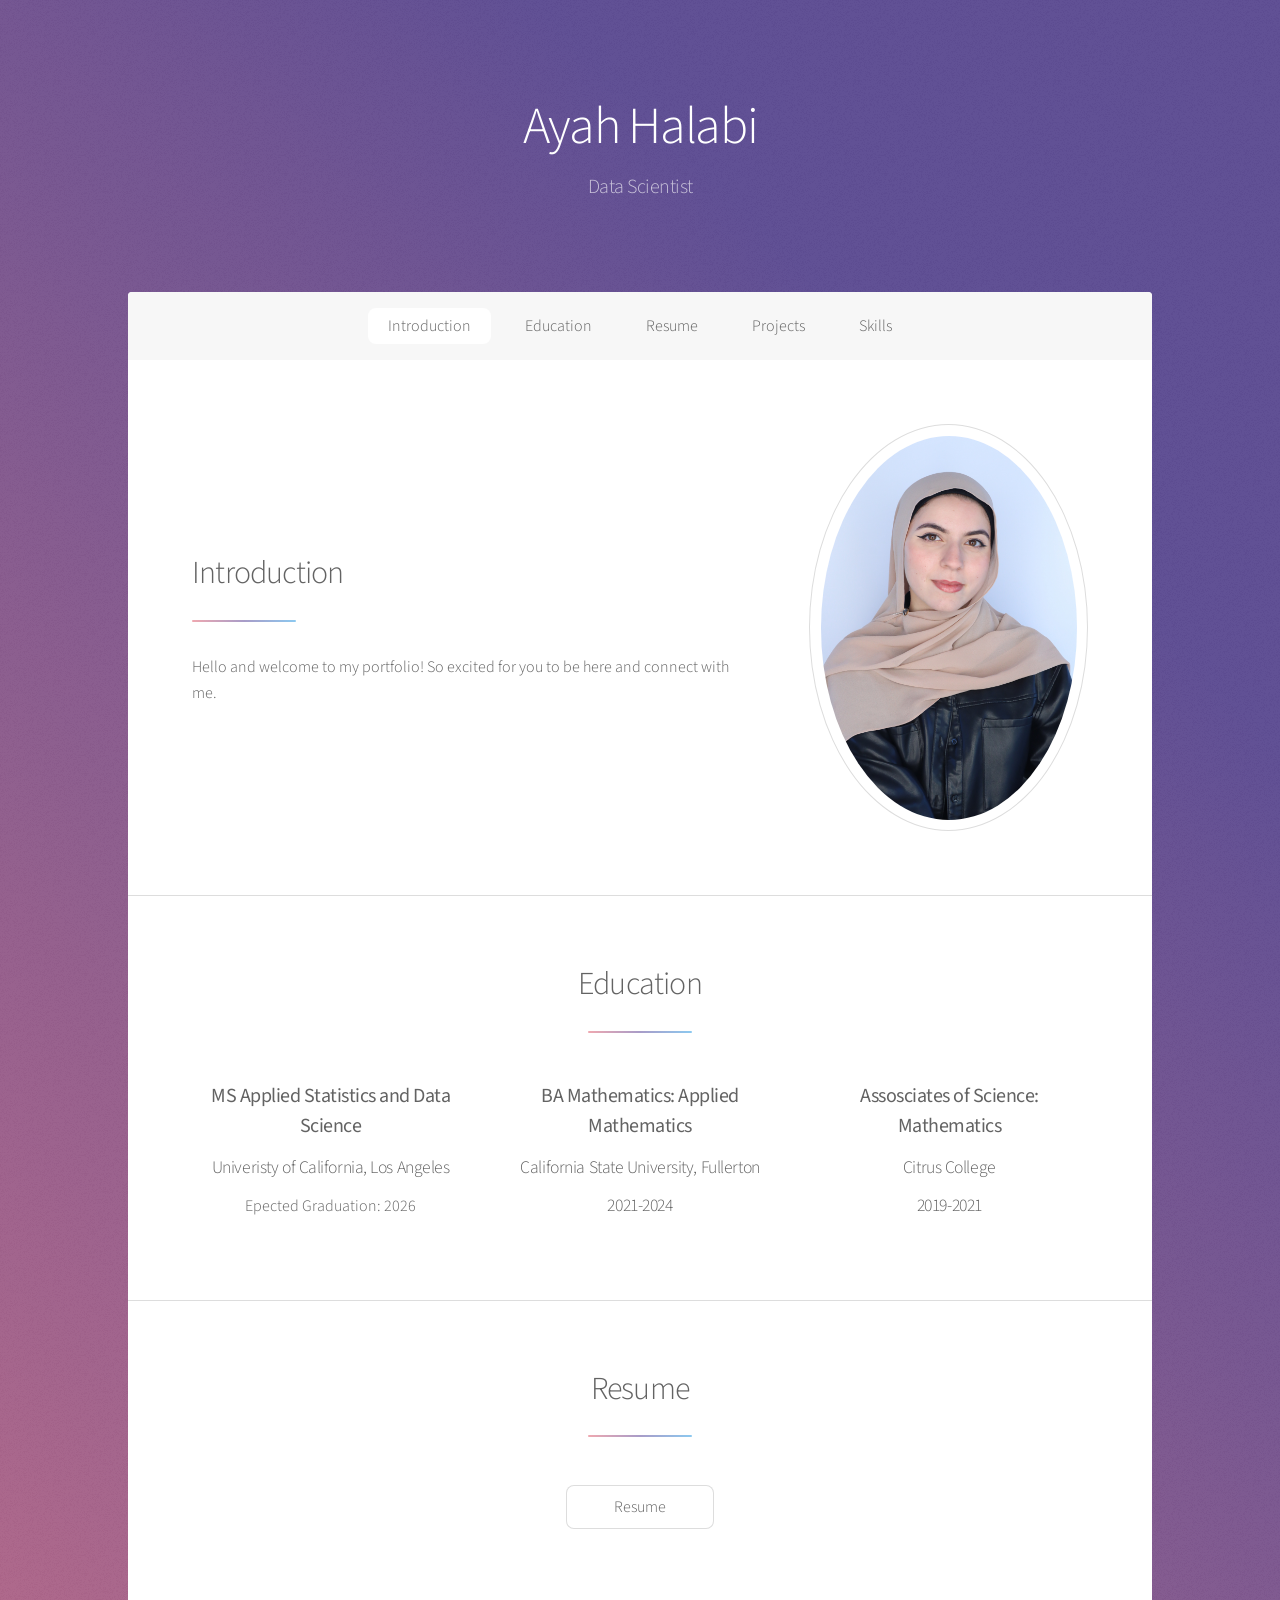
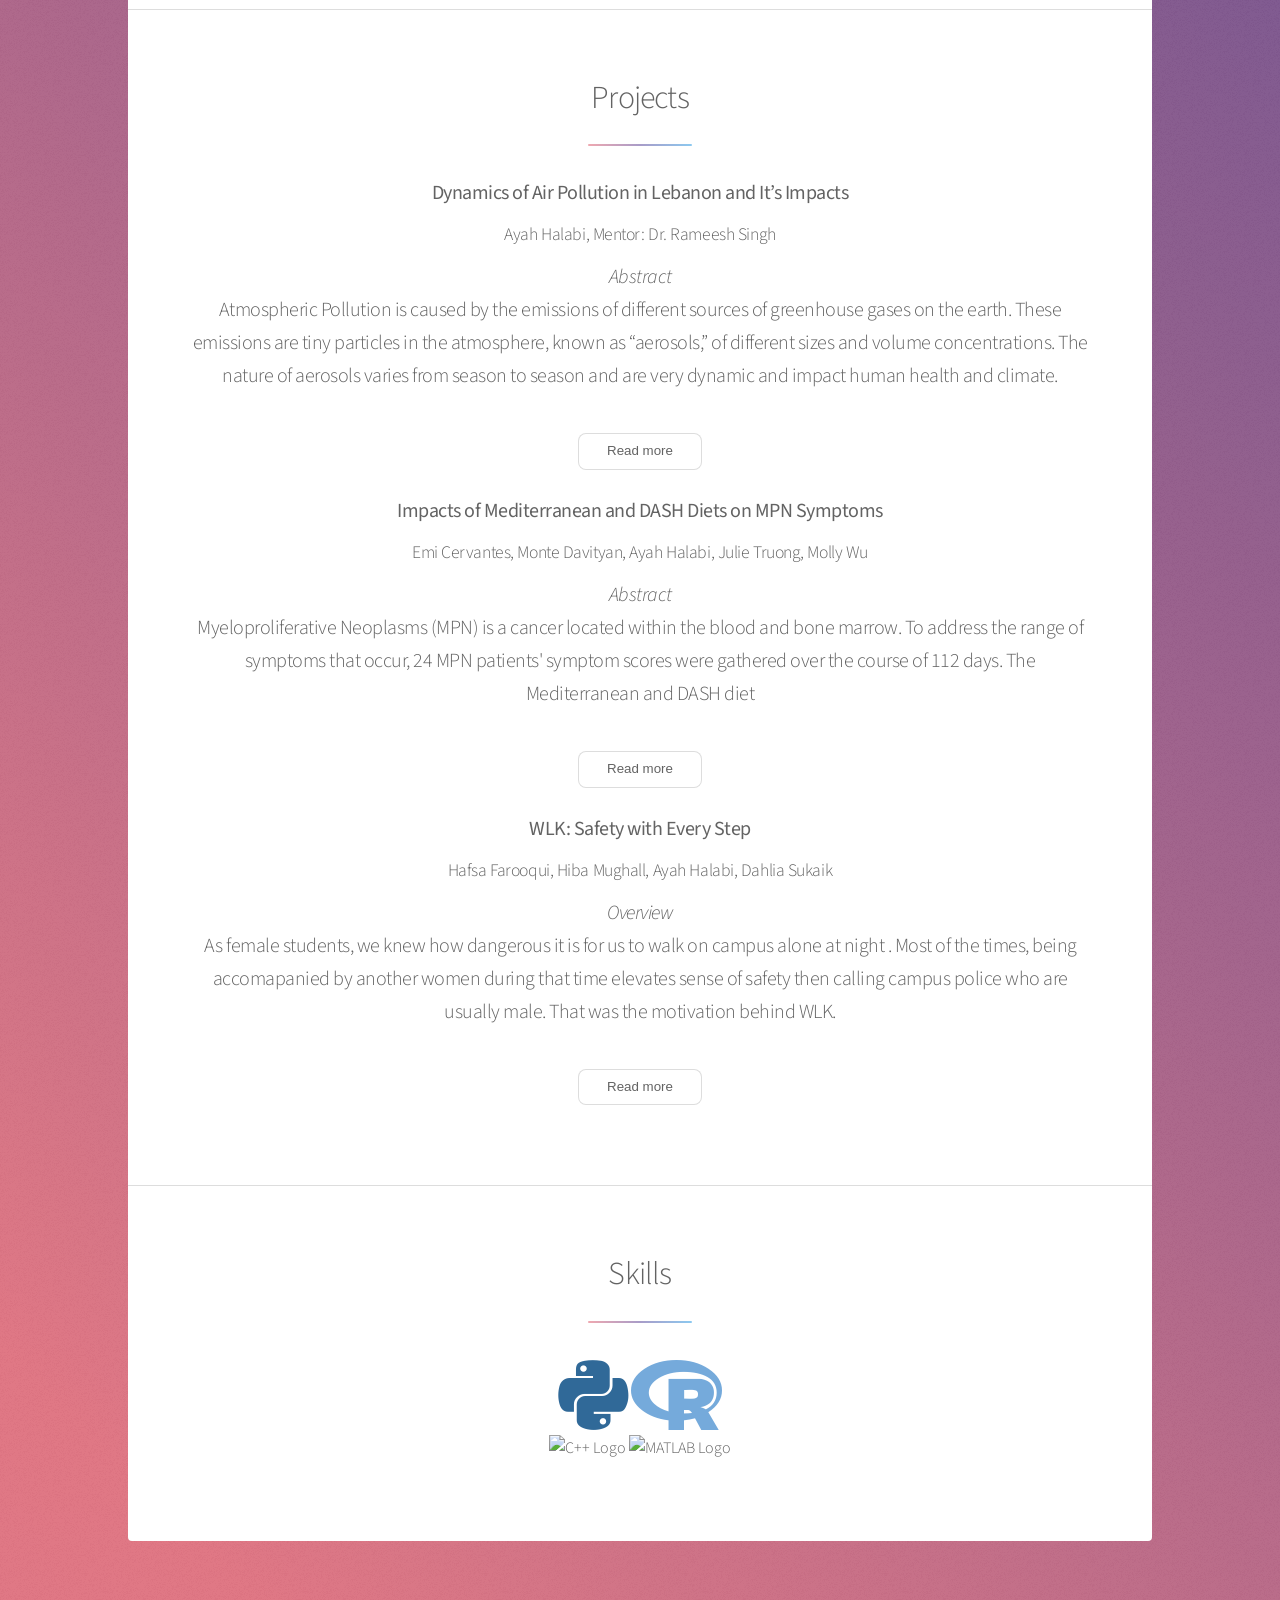
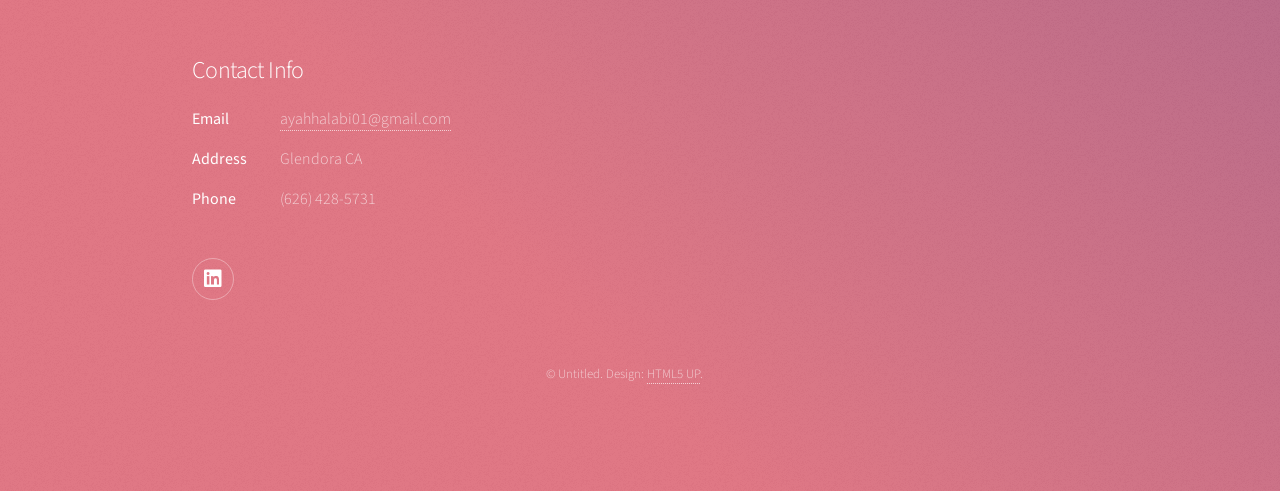
==== commit a28639cf: "changed title" ====
--- a/index.html
+++ b/index.html
@@ -21,7 +21,7 @@
 					<header id="header" class="alt">
 						<!-- <span class="logo"><img src="images/logo.svg" alt="" /></span> -->
 						<h1>Ayah Halabi</h1>
-						<p>Aspiring Data Scientist
+						<p>Data Scientist
 						
 					</header>
 
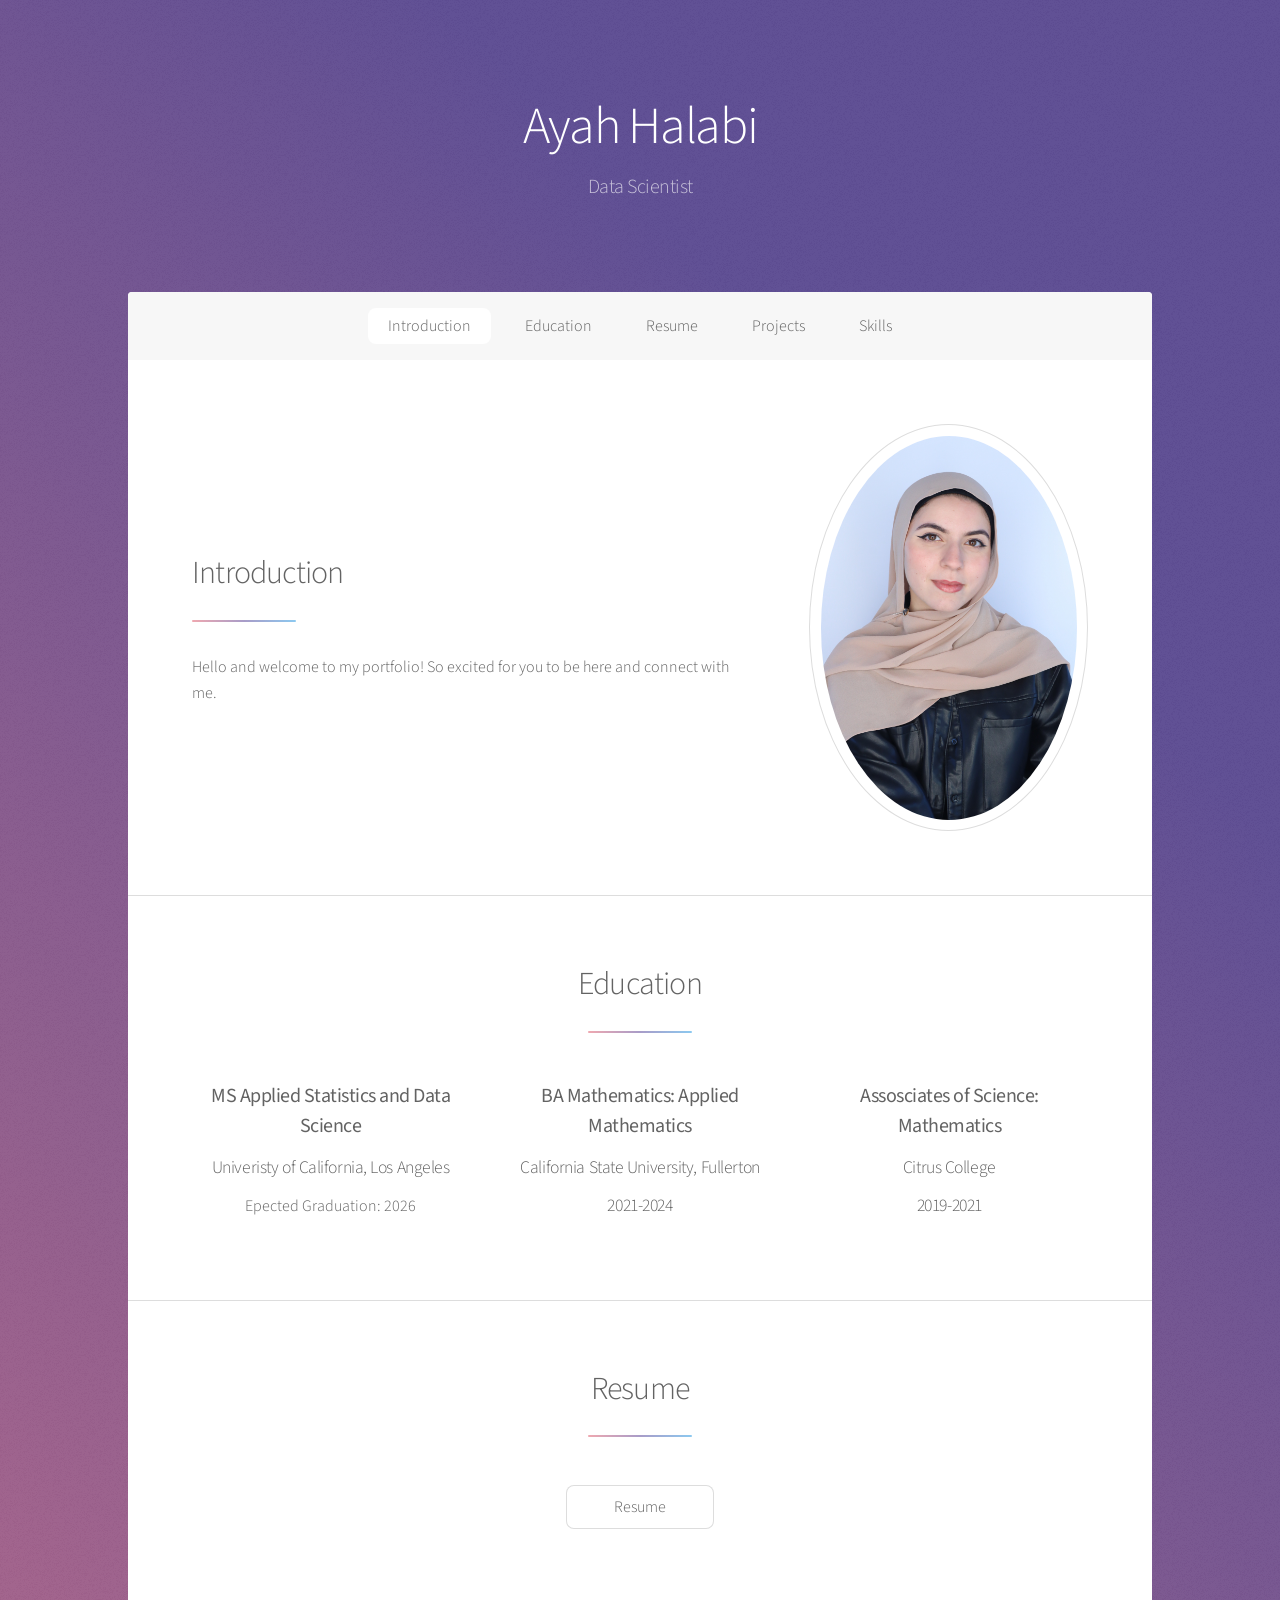
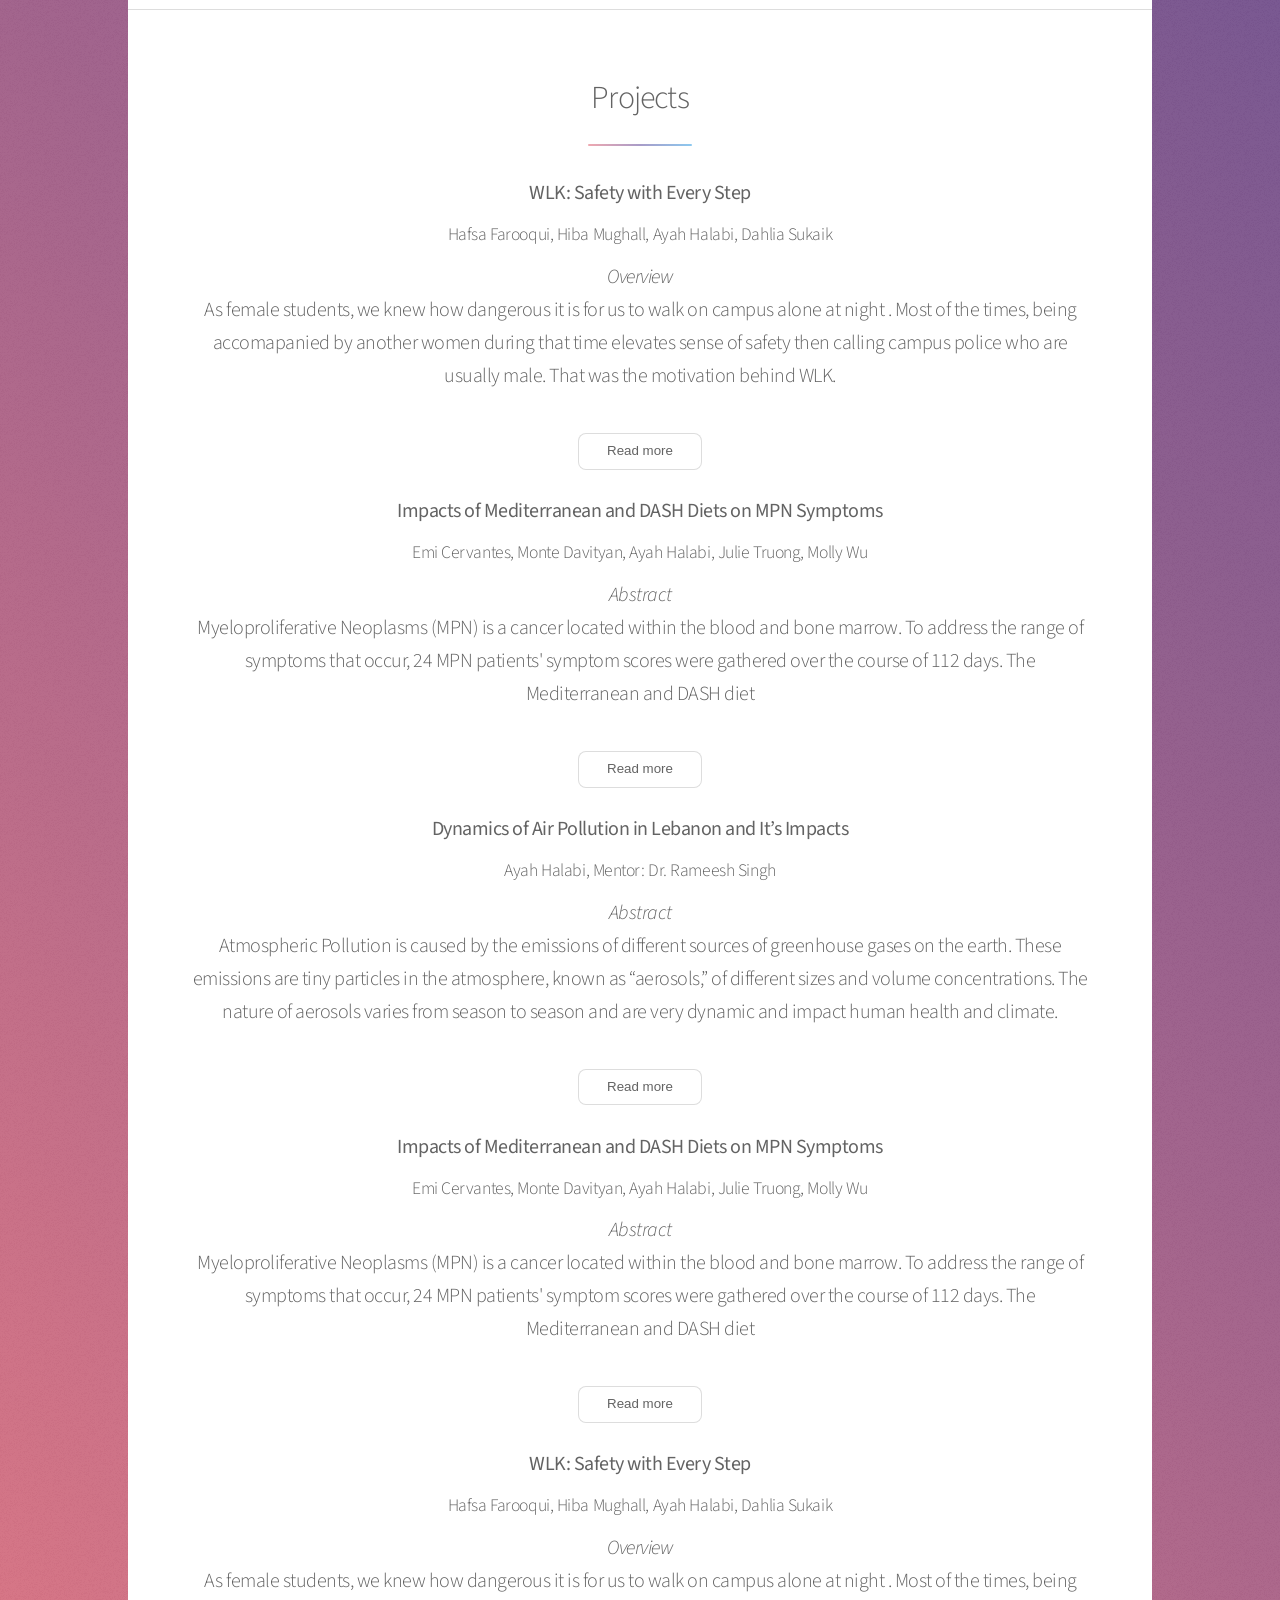
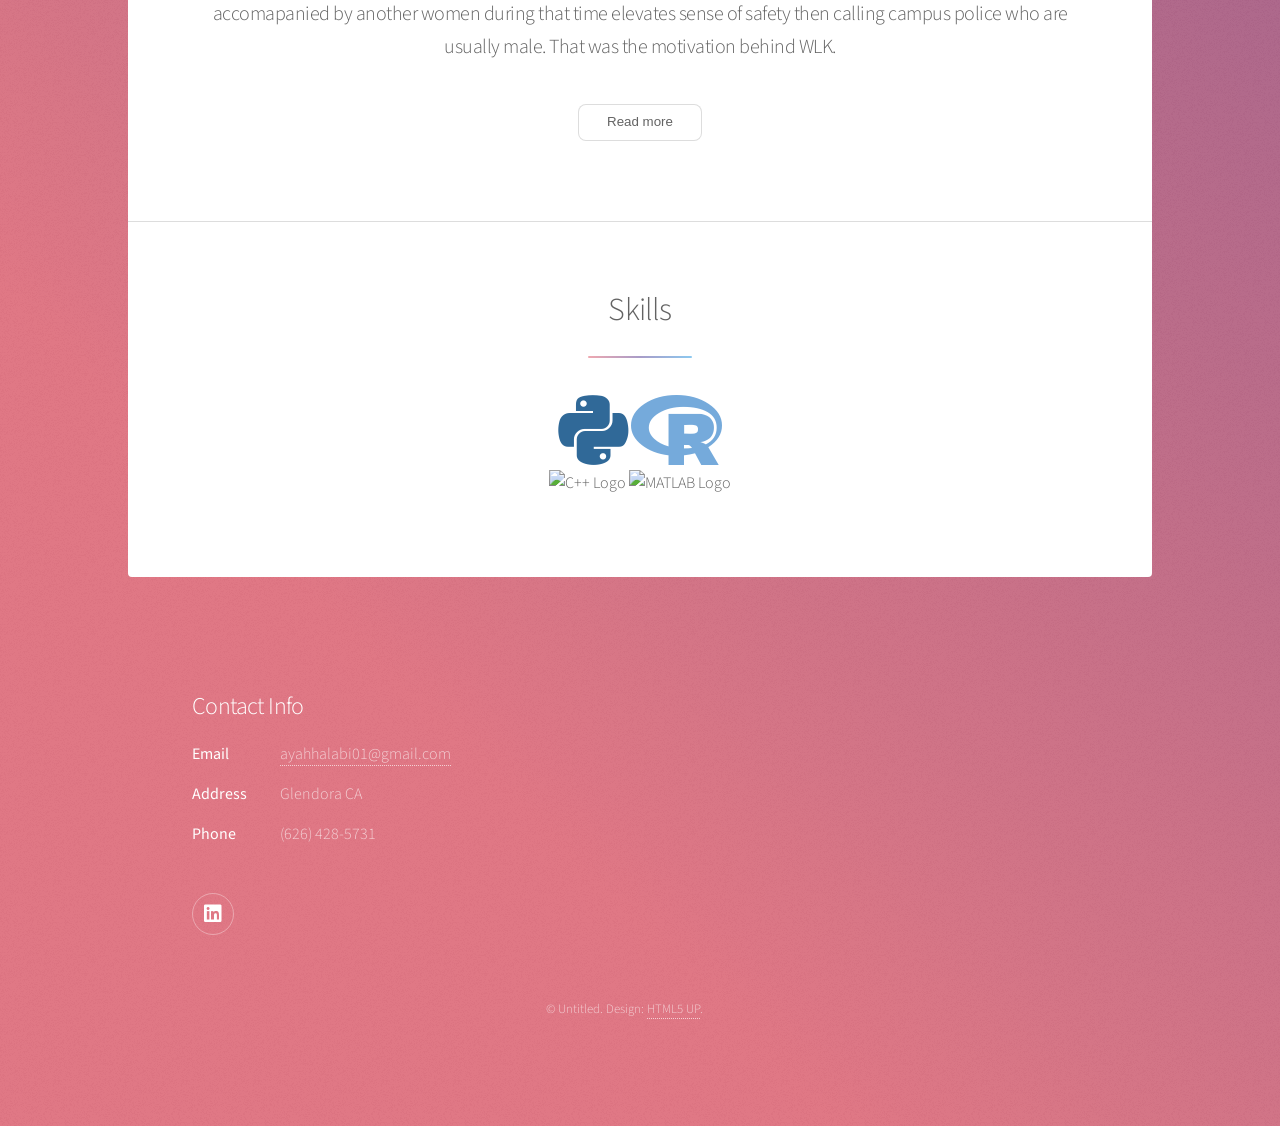
==== commit 497996dd: "Update index.html" ====
--- a/index.html
+++ b/index.html
@@ -90,7 +90,7 @@
 									<h2>Resume</h2>
 								</header>
 									<ul class="actions special">
-										<li><a href="https://drive.google.com/file/d/17dzHDDQ0emOrpsxdk0eCY02cGY7UE4C0/view?usp=sharing" class="button">Resume</a></li>
+										<li><a href="https://drive.google.com/file/d/17BXx_tUFNXb2pnzr6D4E4lRJz_9FI8HF/view" class="button">Resume</a></li>
 									</ul>
 
 								<!-- <ul class="statistics">
@@ -127,6 +127,47 @@
 							<section id="cta" class="main special">
 								<header class="major">
 									<h2>Projects</h2>
+									<h3> <b> WLK: Safety with Every Step </b></h3>
+									<h4> Hafsa Farooqui, Hiba Mughall, Ayah Halabi, Dahlia Sukaik</h4>
+									<div id="abstractPreview3">
+										<p>
+											<i>Overview</i> <br> As female students, we knew how dangerous it 
+											is for us to walk on campus alone at night . Most of the times, being accomapanied by another women during 
+											that time elevates sense of safety then calling campus police who are usually male. That was the motivation behind WLK.
+											<span id="moreText3" style="display: none;">
+												Think about Uber but for walking; WLK allows females on campus to contact  trained employees who are all female to accompany them to differnt parts of any campus. 
+												This porject was created for the Engineering Social Justice Competition at CSUF, and won 3rd place. 
+												<br>
+												<br>
+												<button><a href="https://drive.google.com/file/d/1jqI9To36Rv_dlC1tMx920zG26cC0XrOn/view?usp=sharing">Presenation</a></button>
+											</span>
+										</p>
+										<button id="toggleButton3" onclick="toggleContent('moreText3', 'toggleButton3')">Read more</button>
+									</div>
+									<br>
+									
+									<h3> <b> Impacts of Mediterranean and DASH Diets on MPN Symptoms </b></h3>
+									<h4> Emi Cervantes, Monte Davityan, Ayah Halabi, Julie Truong, Molly Wu</h4>
+									<div id="abstractPreview2">
+										<p>
+											<i>Abstract</i> <br> Myeloproliferative Neoplasms (MPN) is a cancer located within the blood and bone marrow. To
+											address the range of symptoms that occur, 24 MPN patients' symptom scores were gathered
+											over the course of 112 days. The Mediterranean and DASH diet
+											<span id="moreText2" style="display: none;">
+												were utilized for their focus
+												on preventing cardiovascular disease, composed of whole grains, fruits, seafood, vegetables, and
+												nuts. We argue that both diets have impact in reducing the symptoms associated with MPN.
+												However, there is not enough evidence to warrant which diet is more influential.
+												<br>
+												<br>
+												<button><a href="https://drive.google.com/file/d/1Wm-XLErpg8m4ibrKD-gxGgJc8yzJHHOu/view?usp=sharing">Poster</a></button>
+
+											</span>
+										</p>
+										<button id="toggleButton2" onclick="toggleContent('moreText2', 'toggleButton2')">Read more</button>
+									</div>
+									<br>
+									
 									<h3> <b>Dynamics of Air Pollution in Lebanon and It’s Impacts </b></h3>
 									<h4> Ayah Halabi, Mentor: Dr. Rameesh Singh  </h4>
 									<div id="abstractPreview">
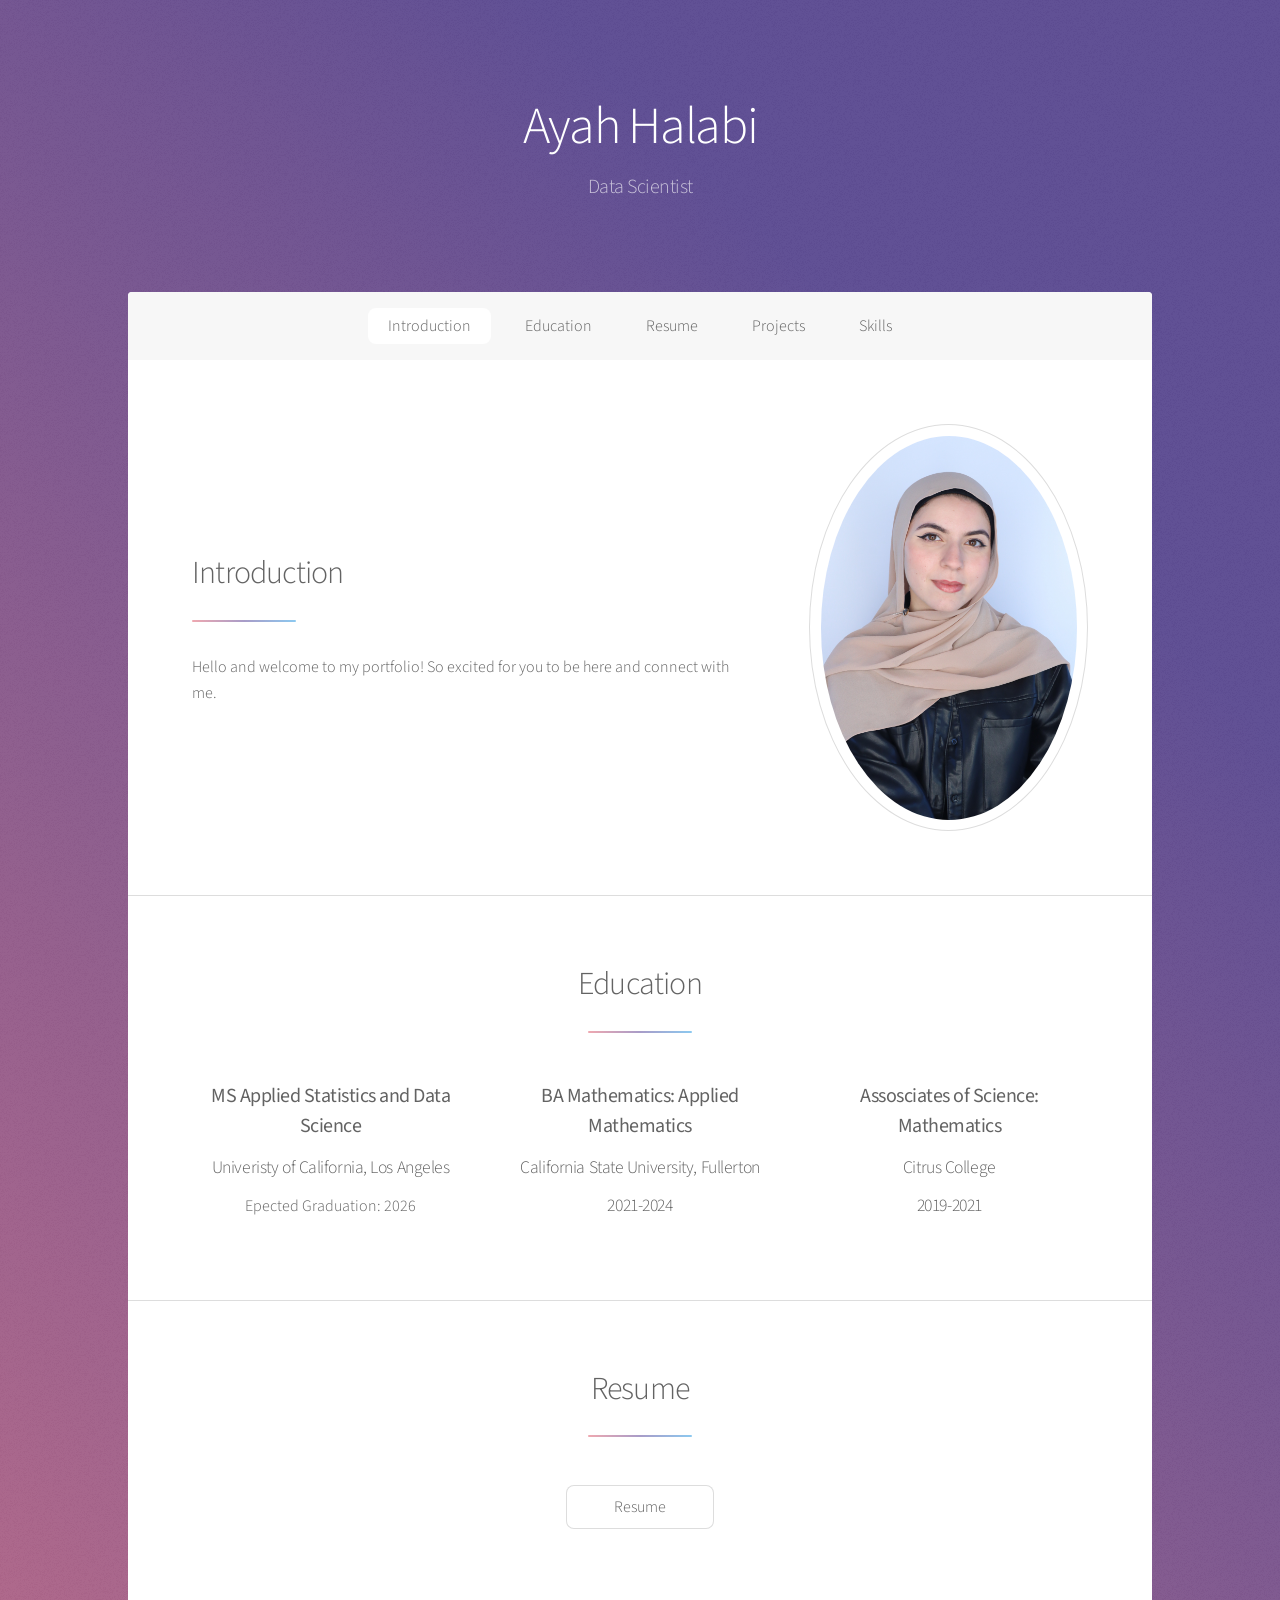
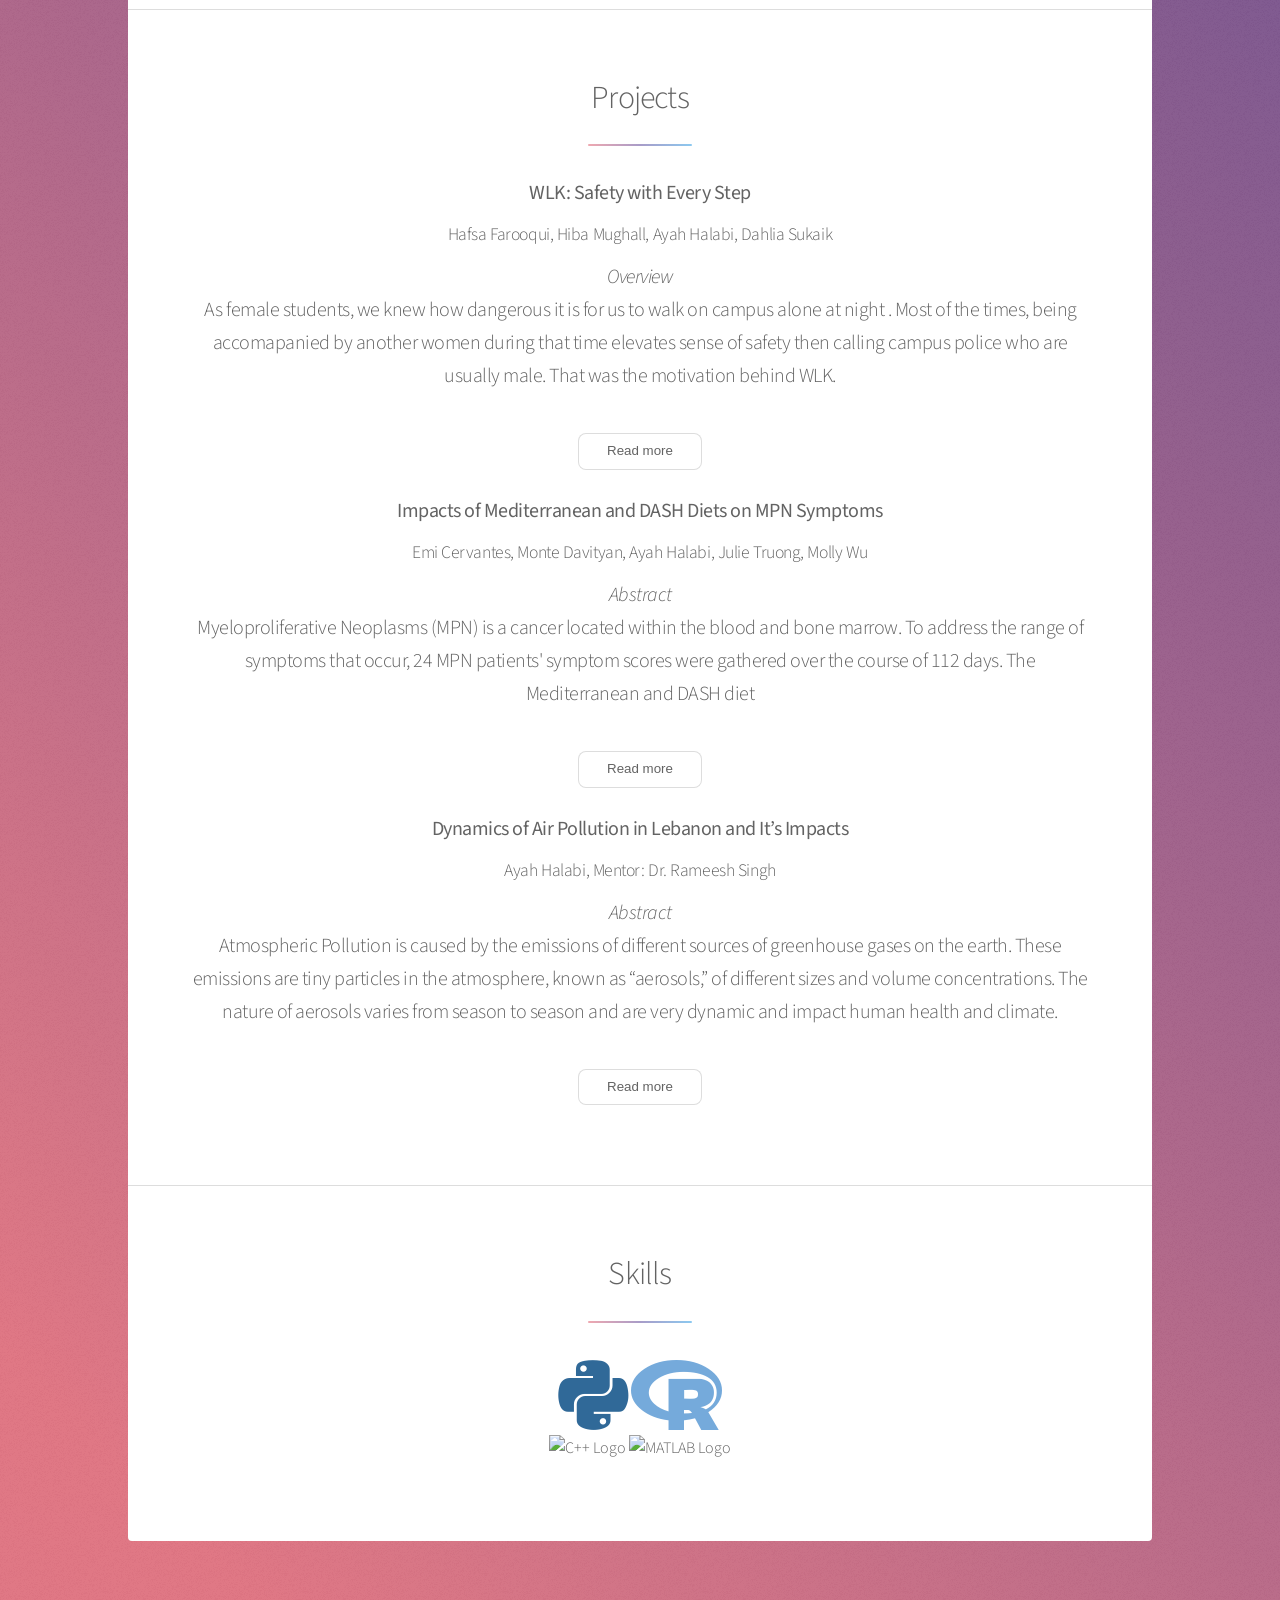
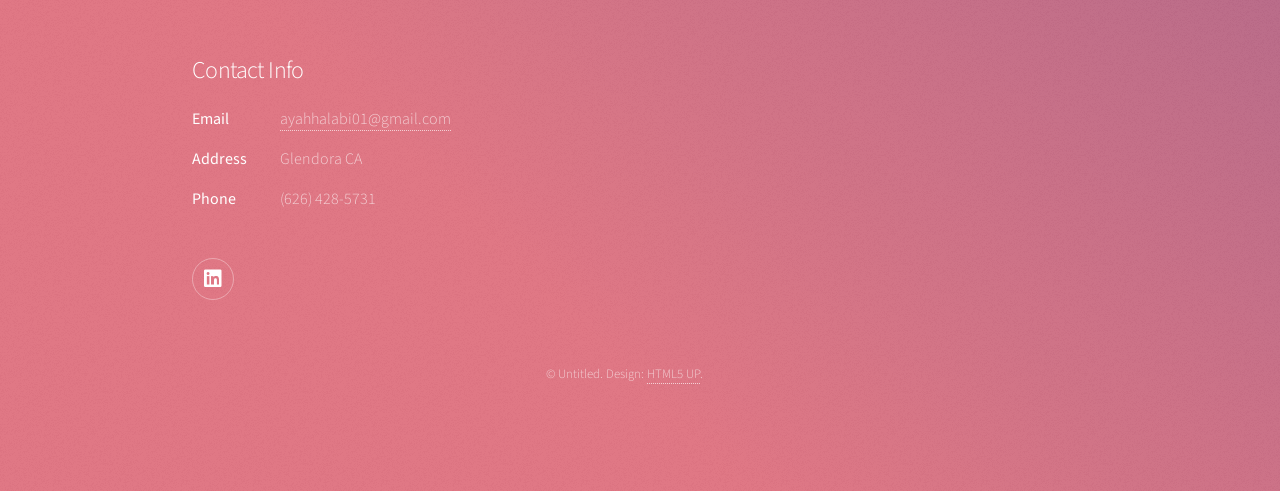
==== commit a721d59c: "Update index.html" ====
--- a/index.html
+++ b/index.html
@@ -189,46 +189,6 @@
 										<button id="toggleButton" onclick="toggleContent('moreText','toggleButton')">Read more</button>
 									</div>
 									
-									<br>
-									<h3> <b> Impacts of Mediterranean and DASH Diets on MPN Symptoms </b></h3>
-									<h4> Emi Cervantes, Monte Davityan, Ayah Halabi, Julie Truong, Molly Wu</h4>
-									<div id="abstractPreview2">
-										<p>
-											<i>Abstract</i> <br> Myeloproliferative Neoplasms (MPN) is a cancer located within the blood and bone marrow. To
-											address the range of symptoms that occur, 24 MPN patients' symptom scores were gathered
-											over the course of 112 days. The Mediterranean and DASH diet
-											<span id="moreText2" style="display: none;">
-												were utilized for their focus
-												on preventing cardiovascular disease, composed of whole grains, fruits, seafood, vegetables, and
-												nuts. We argue that both diets have impact in reducing the symptoms associated with MPN.
-												However, there is not enough evidence to warrant which diet is more influential.
-												<br>
-												<br>
-												<button><a href="https://drive.google.com/file/d/1Wm-XLErpg8m4ibrKD-gxGgJc8yzJHHOu/view?usp=sharing">Poster</a></button>
-
-											</span>
-										</p>
-										<button id="toggleButton2" onclick="toggleContent('moreText2', 'toggleButton2')">Read more</button>
-									</div>
-									
-									<br>
-									<h3> <b> WLK: Safety with Every Step </b></h3>
-									<h4> Hafsa Farooqui, Hiba Mughall, Ayah Halabi, Dahlia Sukaik</h4>
-									<div id="abstractPreview3">
-										<p>
-											<i>Overview</i> <br> As female students, we knew how dangerous it 
-											is for us to walk on campus alone at night . Most of the times, being accomapanied by another women during 
-											that time elevates sense of safety then calling campus police who are usually male. That was the motivation behind WLK.
-											<span id="moreText3" style="display: none;">
-												Think about Uber but for walking; WLK allows females on campus to contact  trained employees who are all female to accompany them to differnt parts of any campus. 
-												This porject was created for the Engineering Social Justice Competition at CSUF, and won 3rd place. 
-												<br>
-												<br>
-												<button><a href="https://drive.google.com/file/d/1jqI9To36Rv_dlC1tMx920zG26cC0XrOn/view?usp=sharing">Presenation</a></button>
-											</span>
-										</p>
-										<button id="toggleButton3" onclick="toggleContent('moreText3', 'toggleButton3')">Read more</button>
-									</div>
 												
 
 									<script>
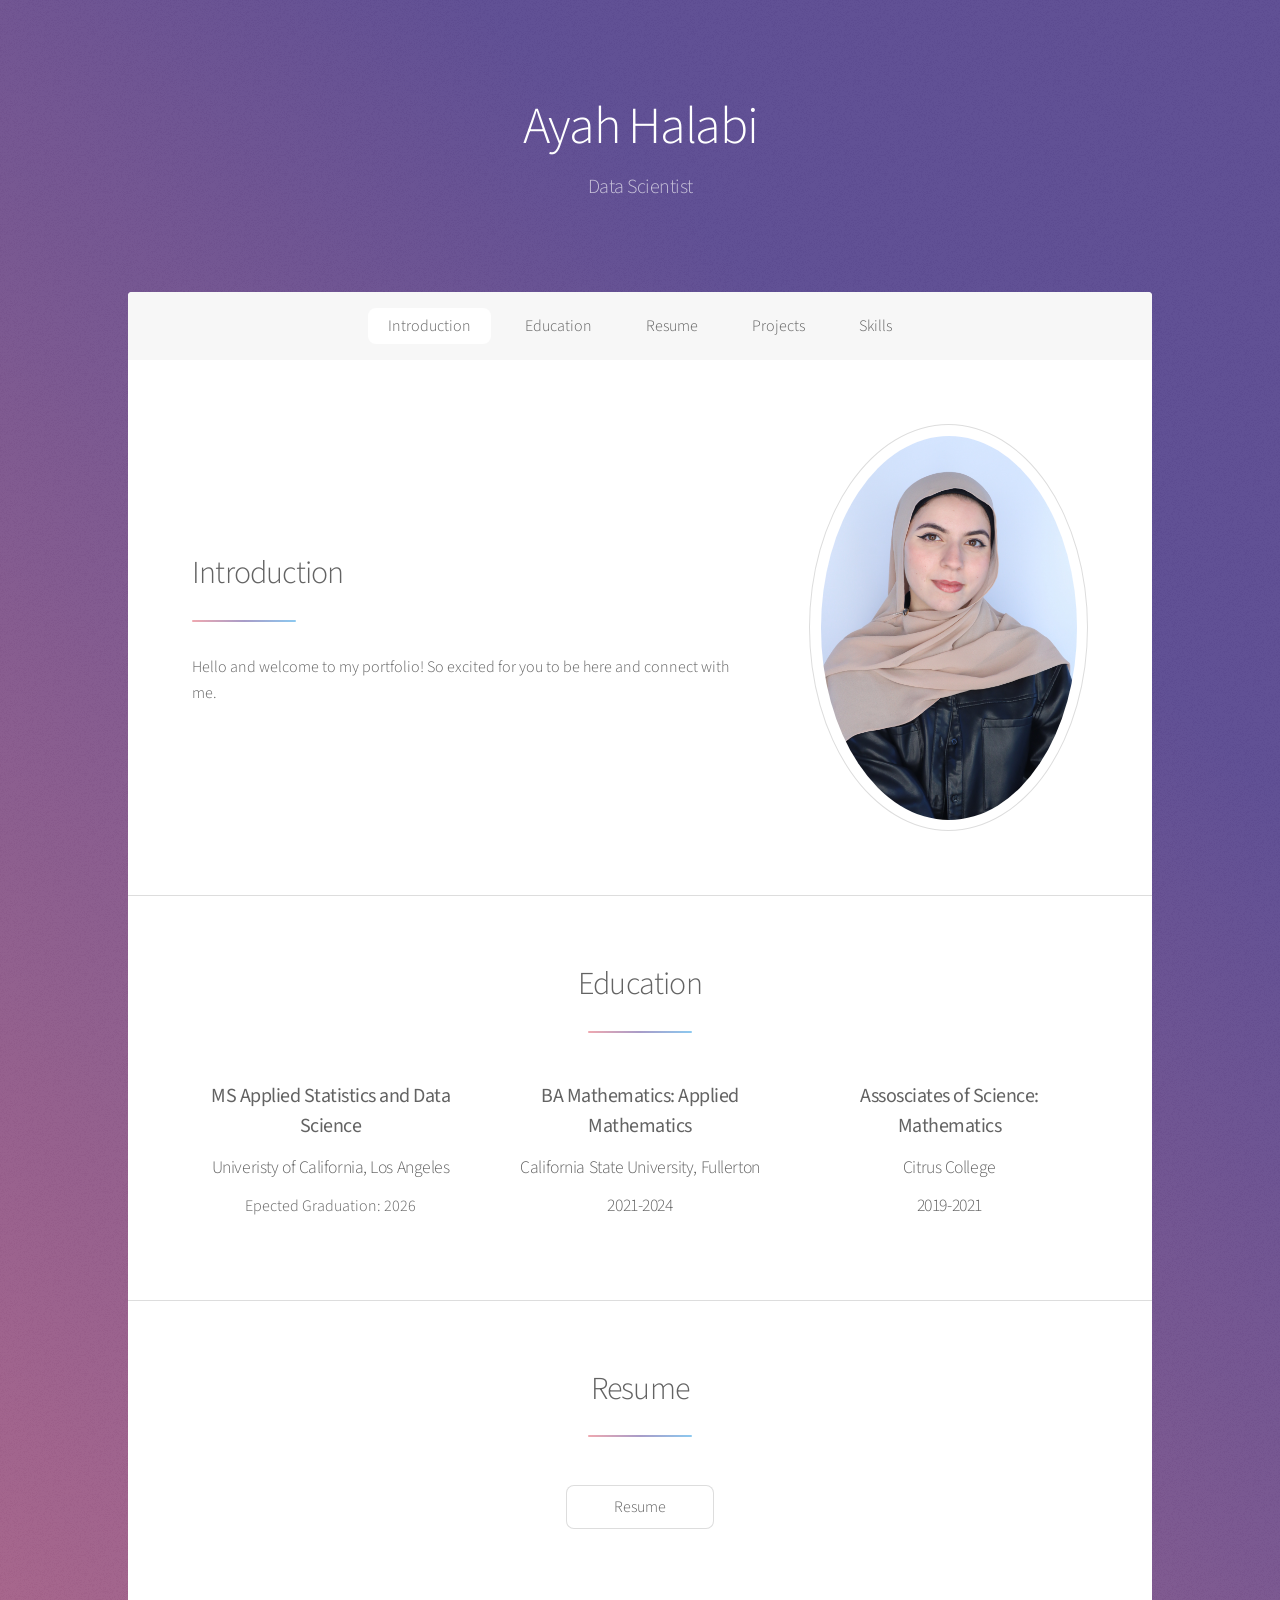
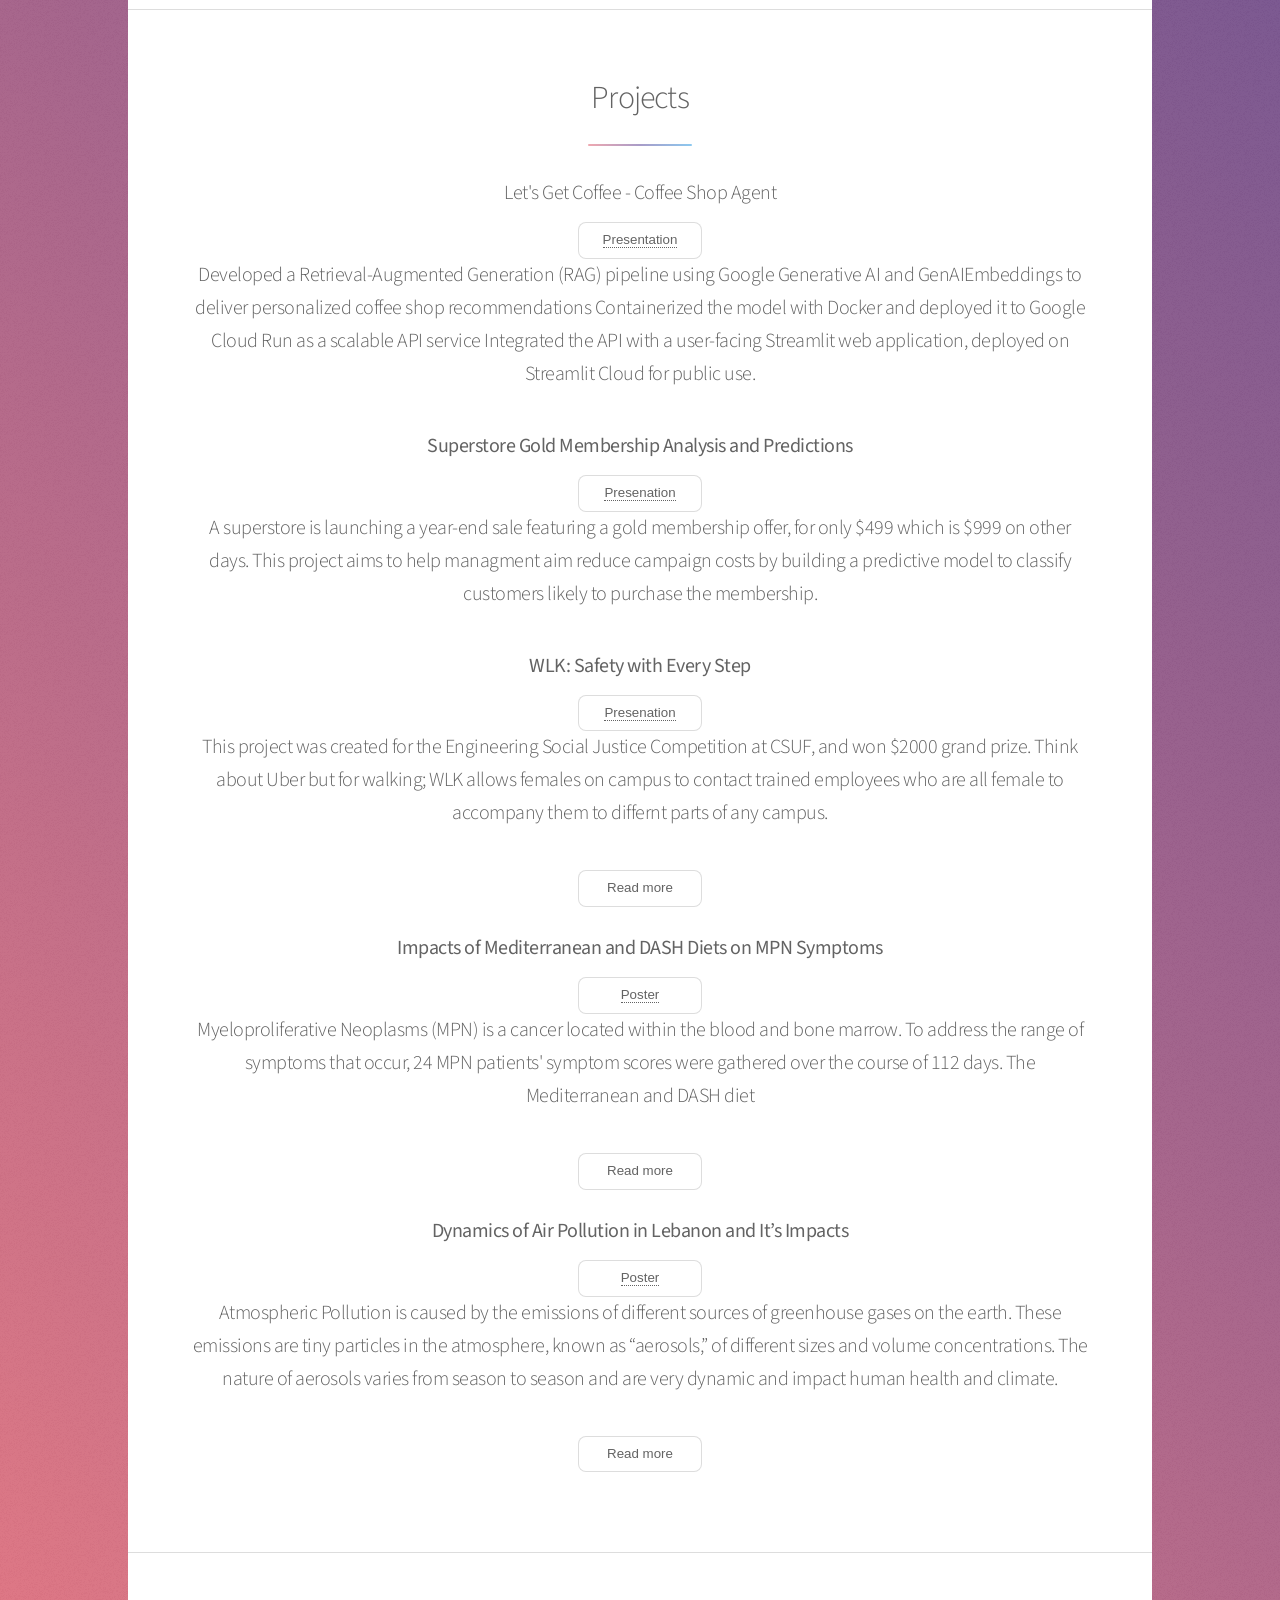
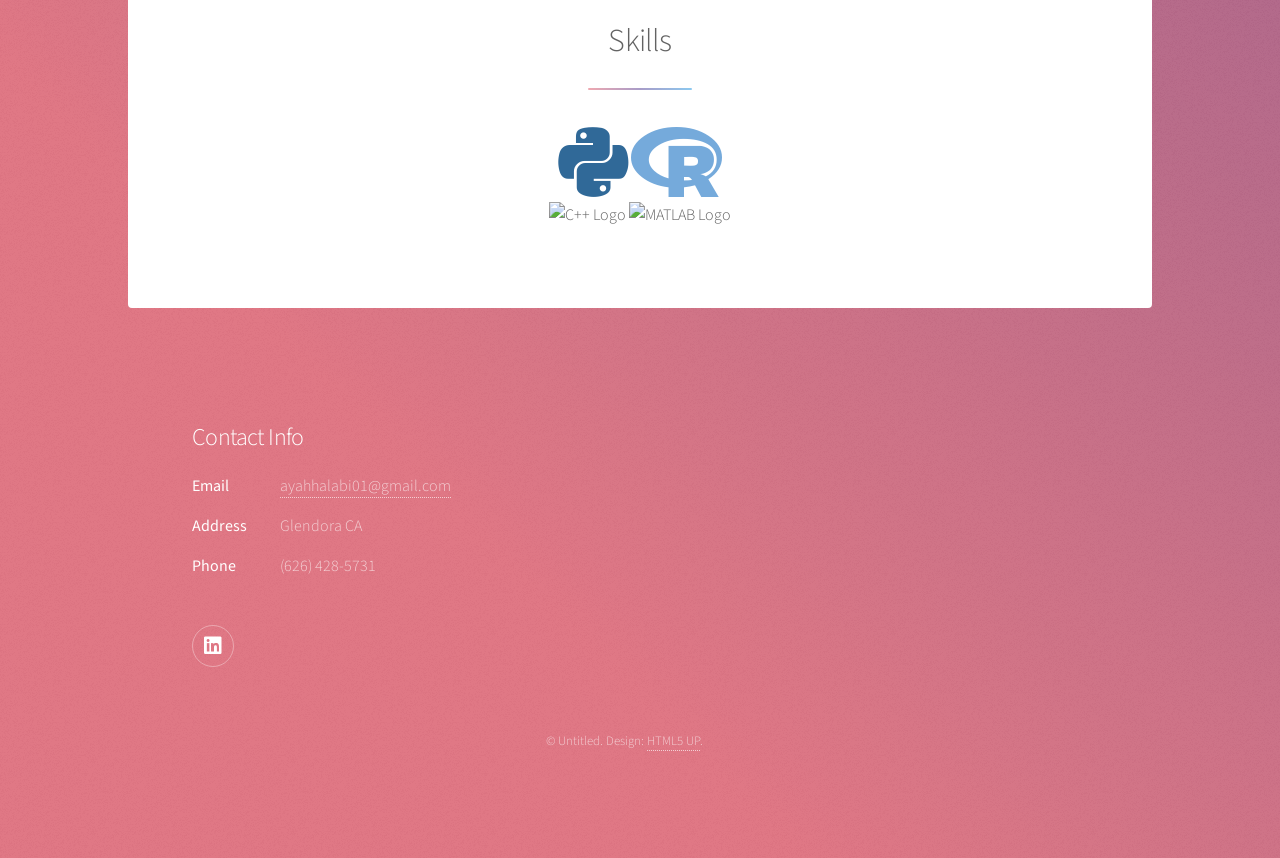
==== commit 4bc8dd3d: "updated portfolio information" ====
--- a/index.html
+++ b/index.html
@@ -90,7 +90,7 @@
 									<h2>Resume</h2>
 								</header>
 									<ul class="actions special">
-										<li><a href="https://drive.google.com/file/d/17BXx_tUFNXb2pnzr6D4E4lRJz_9FI8HF/view" class="button">Resume</a></li>
+										<li><a href="https://drive.google.com/file/d/17dzHDDQ0emOrpsxdk0eCY02cGY7UE4C0/view?usp=share_link" class="button">Resume</a></li>
 									</ul>
 
 								<!-- <ul class="statistics">
@@ -127,30 +127,53 @@
 							<section id="cta" class="main special">
 								<header class="major">
 									<h2>Projects</h2>
+									<h3> <b></b>Let's Get Coffee - Coffee Shop Agent</b></h3>
+									<div id="abstractPreview">
+										<p>
+											<button><a href="https://drive.google.com/file/d/1Z_VjZ9SvYrQ6NfX50gC6E3FJ5RxYiXTh/view?usp=sharing">Presentation</a></button>
+											<br>
+											Developed a Retrieval-Augmented Generation (RAG) pipeline using Google Generative AI and GenAIEmbeddings to deliver personalized coffee shop recommendations 
+											Containerized the model with Docker and deployed it to Google Cloud Run as a scalable API service
+											Integrated the API with a user-facing Streamlit web application, deployed on Streamlit Cloud for public use.
+										
+										</p>
+
+									</div>
+									
+
+									<h3> <b>Superstore Gold Membership Analysis and Predictions</b></h3>
+									<div id="abstractPreview">
+										<p>
+											<button><a href="https://drive.google.com/file/d/1_dmhRm1xVQ84DGZ05FuOhPrmxfPfxvT9/view?usp=sharing">Presenation</a></button>
+											<br> A superstore is launching a year-end sale featuring a gold membership offer, for
+											only $499 which is $999 on other days. This project aims to help managment aim reduce campaign costs by building a predictive model to
+											classify customers likely to purchase the membership.
+											</span>
+										</p>
+									</div>
+
 									<h3> <b> WLK: Safety with Every Step </b></h3>
-									<h4> Hafsa Farooqui, Hiba Mughall, Ayah Halabi, Dahlia Sukaik</h4>
-									<div id="abstractPreview3">
-										<p>
-											<i>Overview</i> <br> As female students, we knew how dangerous it 
-											is for us to walk on campus alone at night . Most of the times, being accomapanied by another women during 
+									<div id="abstractPreview">
+										<p>
+											<button><a href="https://drive.google.com/file/d/1jqI9To36Rv_dlC1tMx920zG26cC0XrOn/view?usp=sharing">Presenation</a></button>
+											<br>
+											This project was created for the Engineering Social Justice Competition at CSUF, and won $2000 grand prize. Think about Uber but for walking;
+											WLK allows females on campus to contact trained employees who are all female to accompany them to differnt parts of any campus. 
+											<span id="moreText3" style="display: none;">
+												Most of the times, being accompanied by another women during 
 											that time elevates sense of safety then calling campus police who are usually male. That was the motivation behind WLK.
-											<span id="moreText3" style="display: none;">
-												Think about Uber but for walking; WLK allows females on campus to contact  trained employees who are all female to accompany them to differnt parts of any campus. 
-												This porject was created for the Engineering Social Justice Competition at CSUF, and won 3rd place. 
-												<br>
-												<br>
-												<button><a href="https://drive.google.com/file/d/1jqI9To36Rv_dlC1tMx920zG26cC0XrOn/view?usp=sharing">Presenation</a></button>
+											
 											</span>
 										</p>
 										<button id="toggleButton3" onclick="toggleContent('moreText3', 'toggleButton3')">Read more</button>
 									</div>
+									
 									<br>
-									
 									<h3> <b> Impacts of Mediterranean and DASH Diets on MPN Symptoms </b></h3>
-									<h4> Emi Cervantes, Monte Davityan, Ayah Halabi, Julie Truong, Molly Wu</h4>
-									<div id="abstractPreview2">
-										<p>
-											<i>Abstract</i> <br> Myeloproliferative Neoplasms (MPN) is a cancer located within the blood and bone marrow. To
+									<div id="abstractPreview">
+										<p>
+											<button><a href="https://drive.google.com/file/d/1Wm-XLErpg8m4ibrKD-gxGgJc8yzJHHOu/view?usp=sharing">Poster</a></button>
+											<br> Myeloproliferative Neoplasms (MPN) is a cancer located within the blood and bone marrow. To
 											address the range of symptoms that occur, 24 MPN patients' symptom scores were gathered
 											over the course of 112 days. The Mediterranean and DASH diet
 											<span id="moreText2" style="display: none;">
@@ -160,27 +183,25 @@
 												However, there is not enough evidence to warrant which diet is more influential.
 												<br>
 												<br>
-												<button><a href="https://drive.google.com/file/d/1Wm-XLErpg8m4ibrKD-gxGgJc8yzJHHOu/view?usp=sharing">Poster</a></button>
 
 											</span>
 										</p>
 										<button id="toggleButton2" onclick="toggleContent('moreText2', 'toggleButton2')">Read more</button>
 									</div>
+
 									<br>
-									
 									<h3> <b>Dynamics of Air Pollution in Lebanon and It’s Impacts </b></h3>
-									<h4> Ayah Halabi, Mentor: Dr. Rameesh Singh  </h4>
-									<div id="abstractPreview">
-										<p>
-											<i> Abstract</i> <br> Atmospheric Pollution is caused by the emissions of different sources of greenhouse gases on the earth.
+									<!--https://drive.google.com/file/d/1R9aWh1652fvvwf3smwreQIXaUdDTo3Uw/view?usp=sharing-->
+									<div id="abstractPreview">
+										<p>
+											<button class="project_button" ><a href="https://drive.google.com/file/d/1R9aWh1652fvvwf3smwreQIXaUdDTo3Uw/view?usp=sharing">Poster</a></button>
+											<br> Atmospheric Pollution is caused by the emissions of different sources of greenhouse gases on the earth.
 											These emissions are tiny particles in the atmosphere, known as “aerosols,” of different sizes and volume concentrations.
 											The nature of aerosols varies from season to season and are very dynamic and impact human health and climate. 
 											<span id="moreText" style="display: none;">
-												Atmospheric Pollution was analyzed over a country in the Middle East known as Lebanon. Lebanon is a Middle Eastern country located 34° N, 35°. It is surrounded by Mediterranean Sea from the west,
-												Syria from the North, and Palestine from the South. The surface area of Lebanon is 10,400 km². The population in Lebanon during 2020 is 6,825,442 people.
-												We considered two different regions, North and South of Lebanon with each having the perimeter of approximately 350km. Detailed analysis of satellite data
-												have been carried out to study different types of aerosols and their sources, and their impacts on public health, agriculture, and coastal areas. This study 
-												targets long periods 2003-2020 variability over Lebanon, a small country in the Middle East. Our aim was to examine which part of Lebanon was more polluted by
+												Atmospheric Pollution was analyzed over a country in the Middle East known as Lebanon. 
+												Detailed analysis of satellite data
+												have been carried out to study different types of aerosols and their sources, and their impacts on public health, agriculture, and coastal areas. Our aim was to examine which part of Lebanon was more polluted by
 												comparing the different greenhouse gases (carbon monoxide, methane, ozone) and atmospheric parameters (aerosol optical depth - AOD, angstrom exponent - AE).
 												Further, we have analyzed sea temperature and chlorophyll concentrations data available through NASA Giovanni portal to study impacts of airmass along the coast reaching over Lebanon.  
 												Long term variability and trends of atmospheric parameters and greenhouse gases and their impacts will be discussed in detail.
@@ -188,7 +209,6 @@
 										</p>
 										<button id="toggleButton" onclick="toggleContent('moreText','toggleButton')">Read more</button>
 									</div>
-									
 												
 
 									<script>
--- a/assets/css/main.css
+++ b/assets/css/main.css
@@ -1853,6 +1853,7 @@
 		white-space: nowrap;
 	}
 
+
 		input[type="submit"].icon,
 		input[type="reset"].icon,
 		input[type="button"].icon,
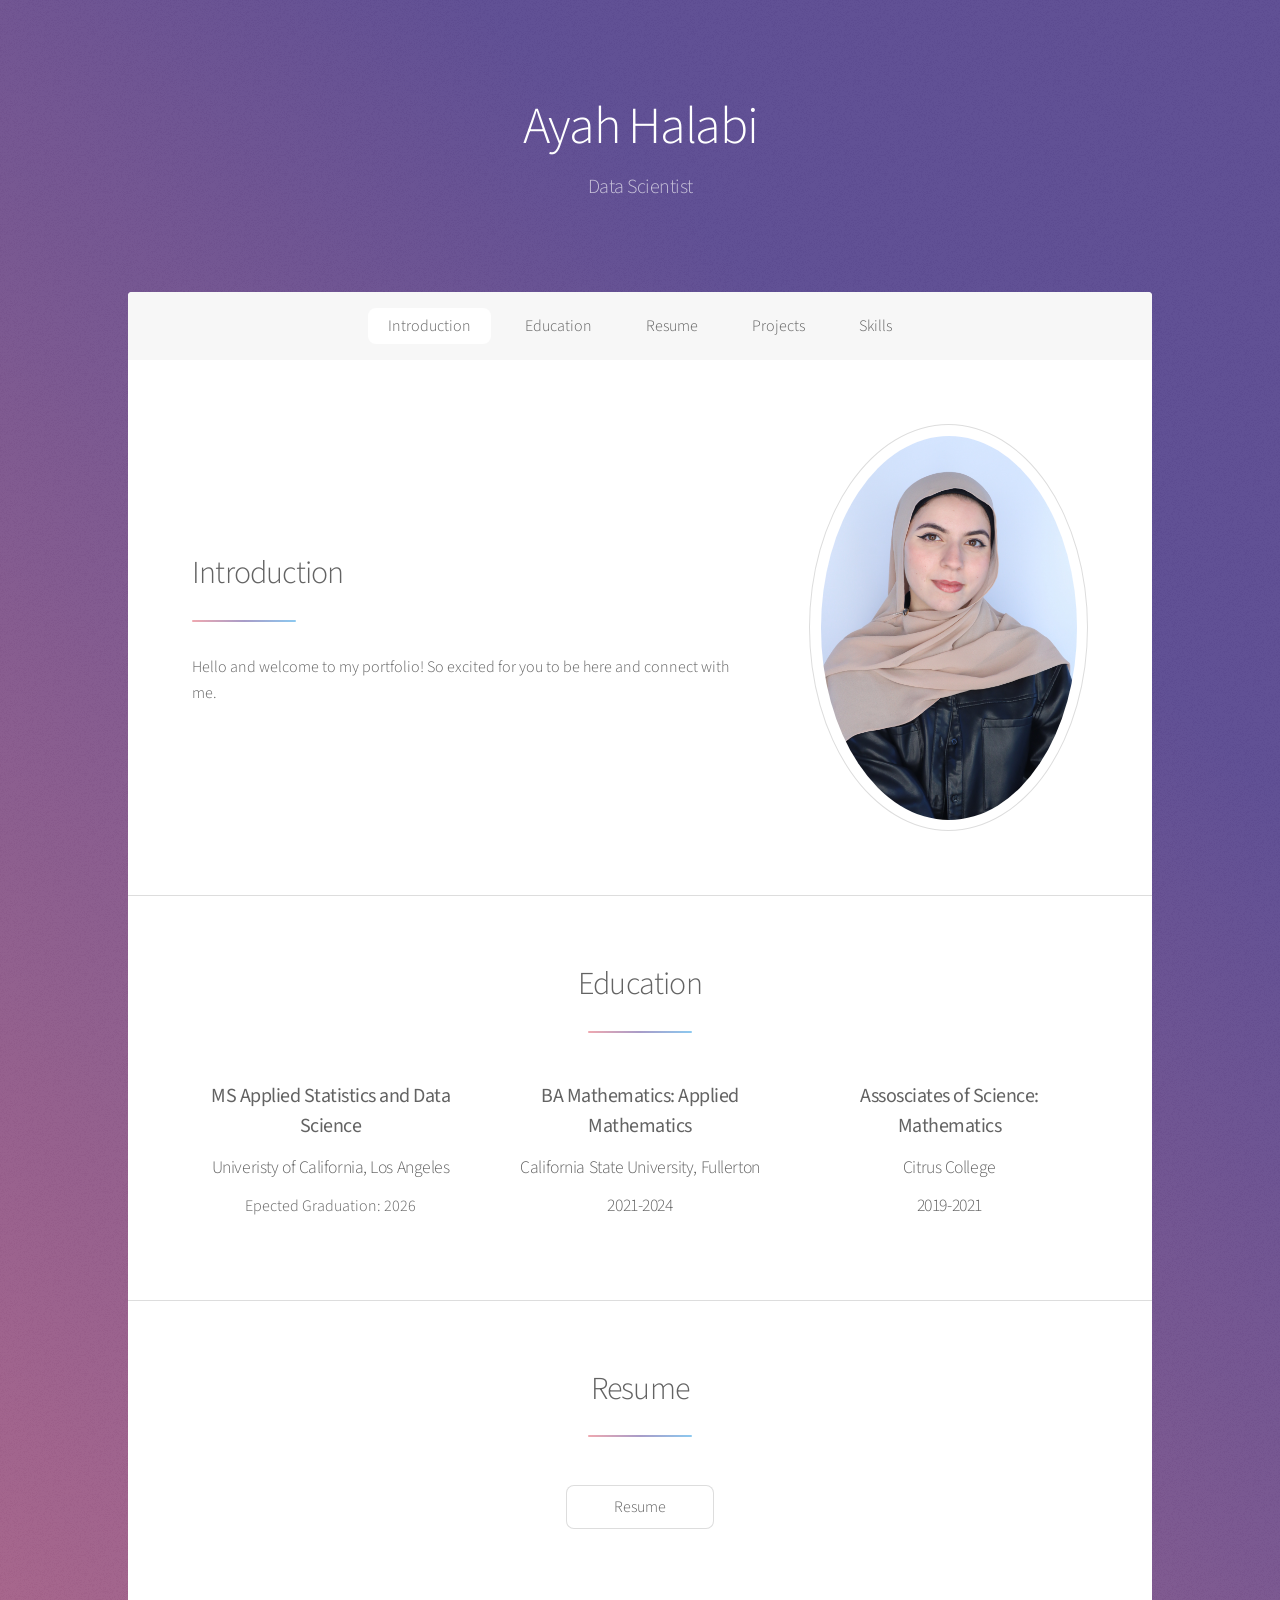
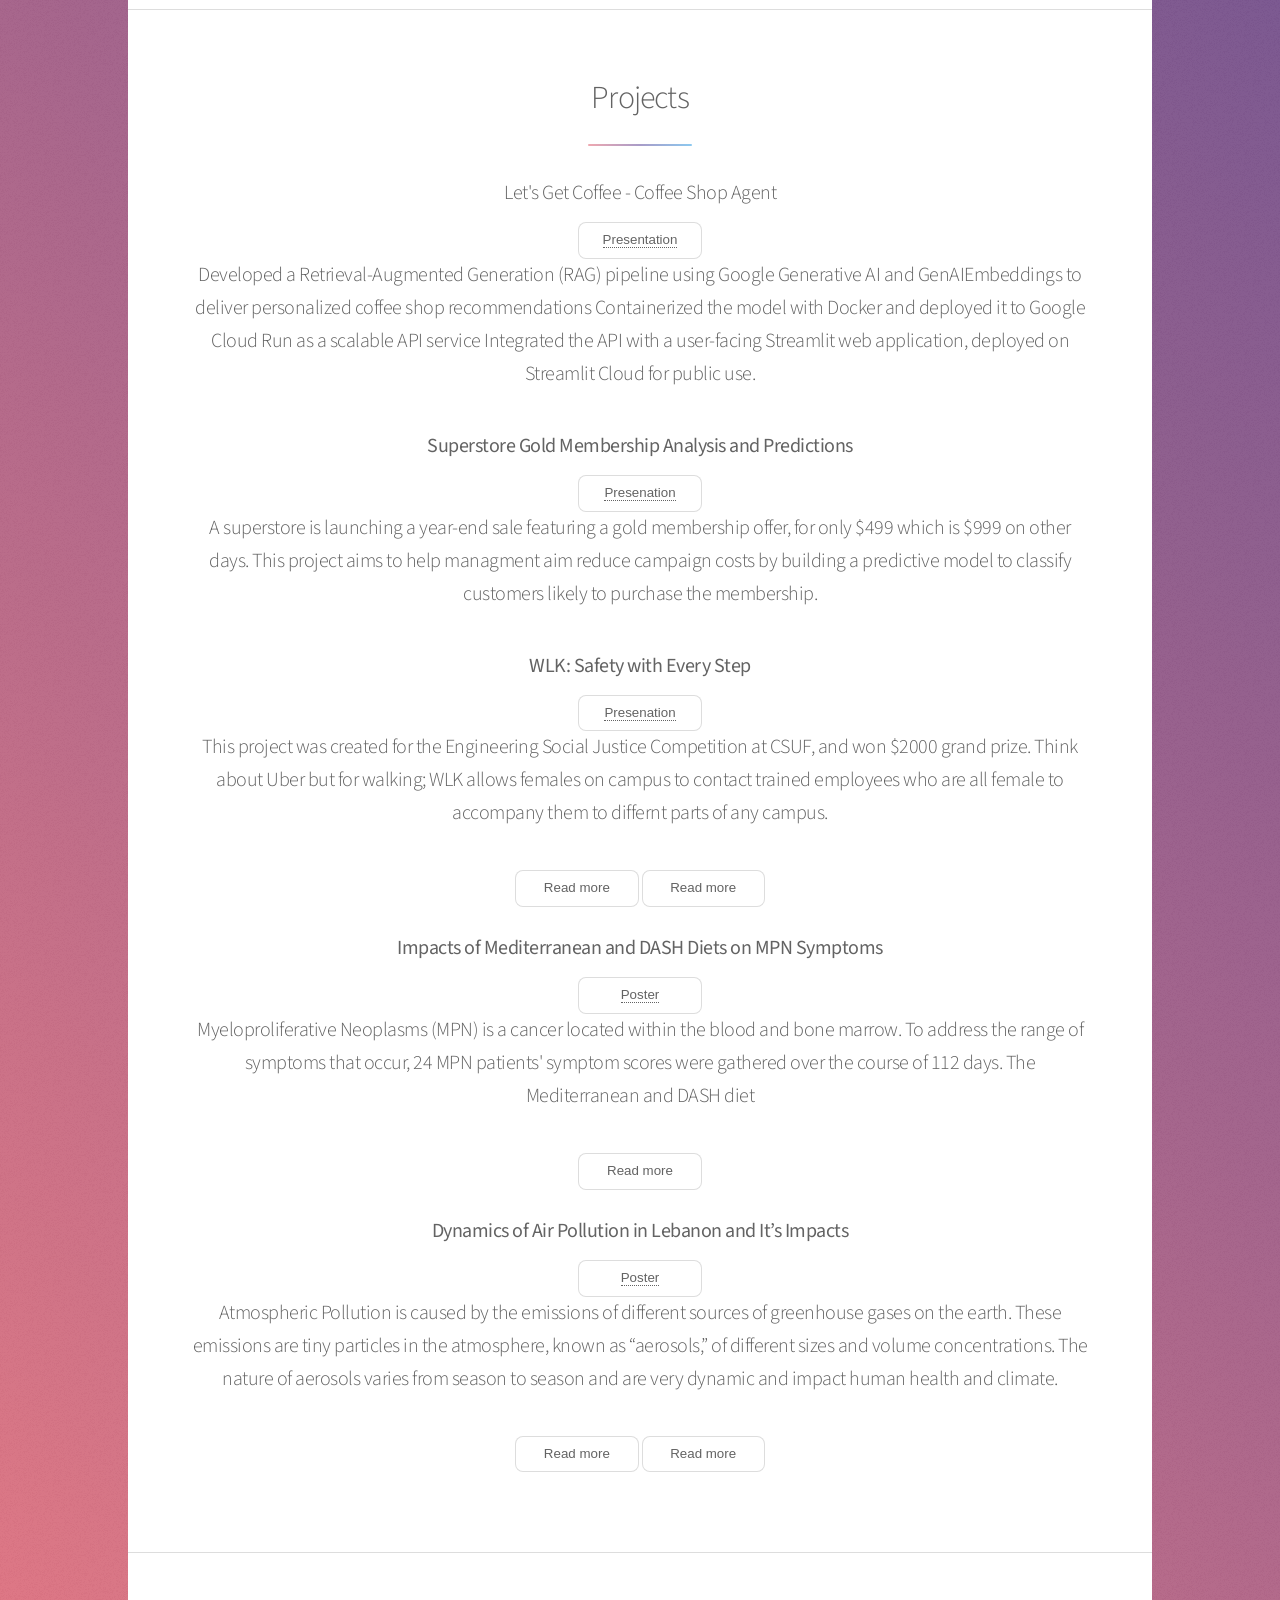
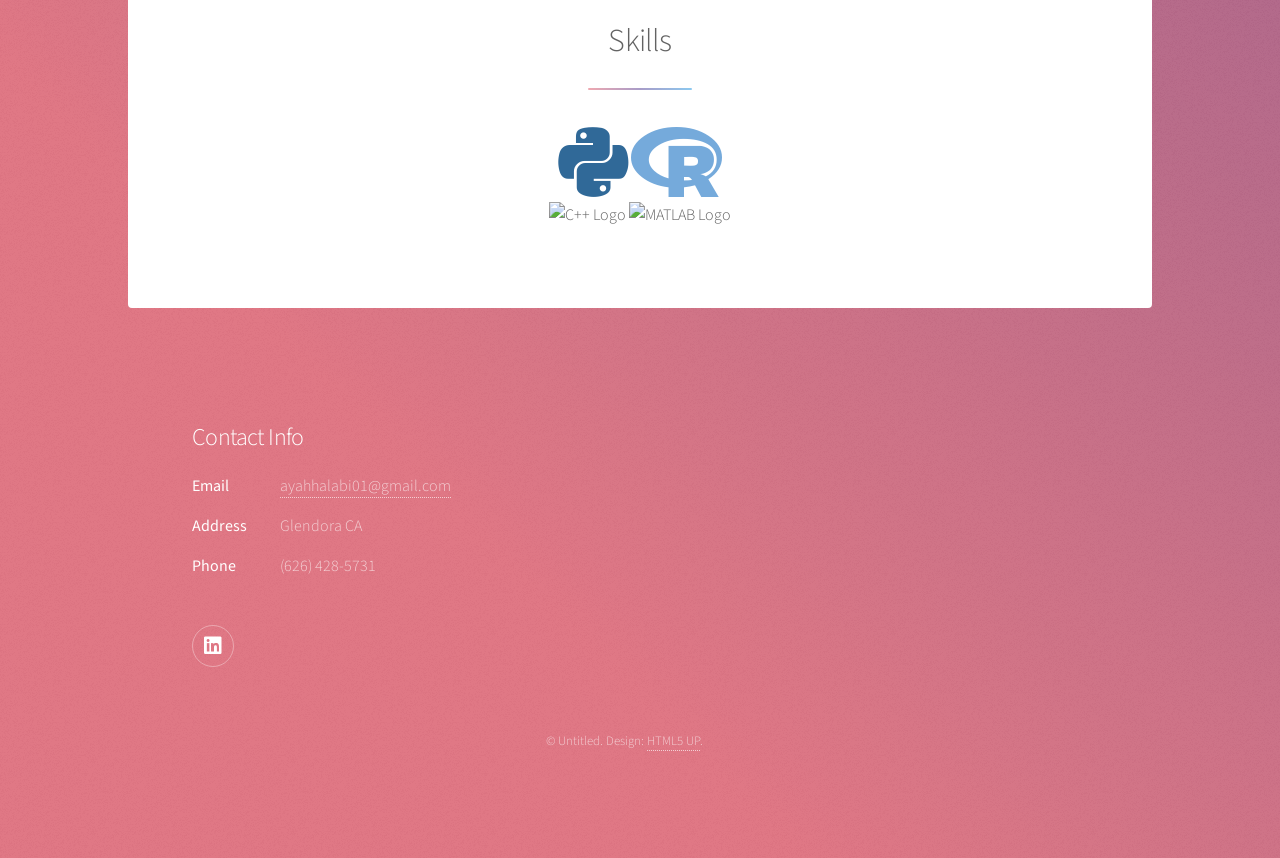
==== commit 16b17abb: "updated indec" ====
--- a/index.html
+++ b/index.html
@@ -166,9 +166,10 @@
 											</span>
 										</p>
 										<button id="toggleButton3" onclick="toggleContent('moreText3', 'toggleButton3')">Read more</button>
-									</div>
+										<button id="toggleButton3" onclick="toggleContent('moreText3', 'toggleButton3')">Read more</button>
+									</div>
+									<br>
 									
-									<br>
 									<h3> <b> Impacts of Mediterranean and DASH Diets on MPN Symptoms </b></h3>
 									<div id="abstractPreview">
 										<p>
@@ -208,7 +209,9 @@
 											</span>
 										</p>
 										<button id="toggleButton" onclick="toggleContent('moreText','toggleButton')">Read more</button>
-									</div>
+										<button id="toggleButton" onclick="toggleContent('moreText','toggleButton')">Read more</button>
+									</div>
+									
 												
 
 									<script>
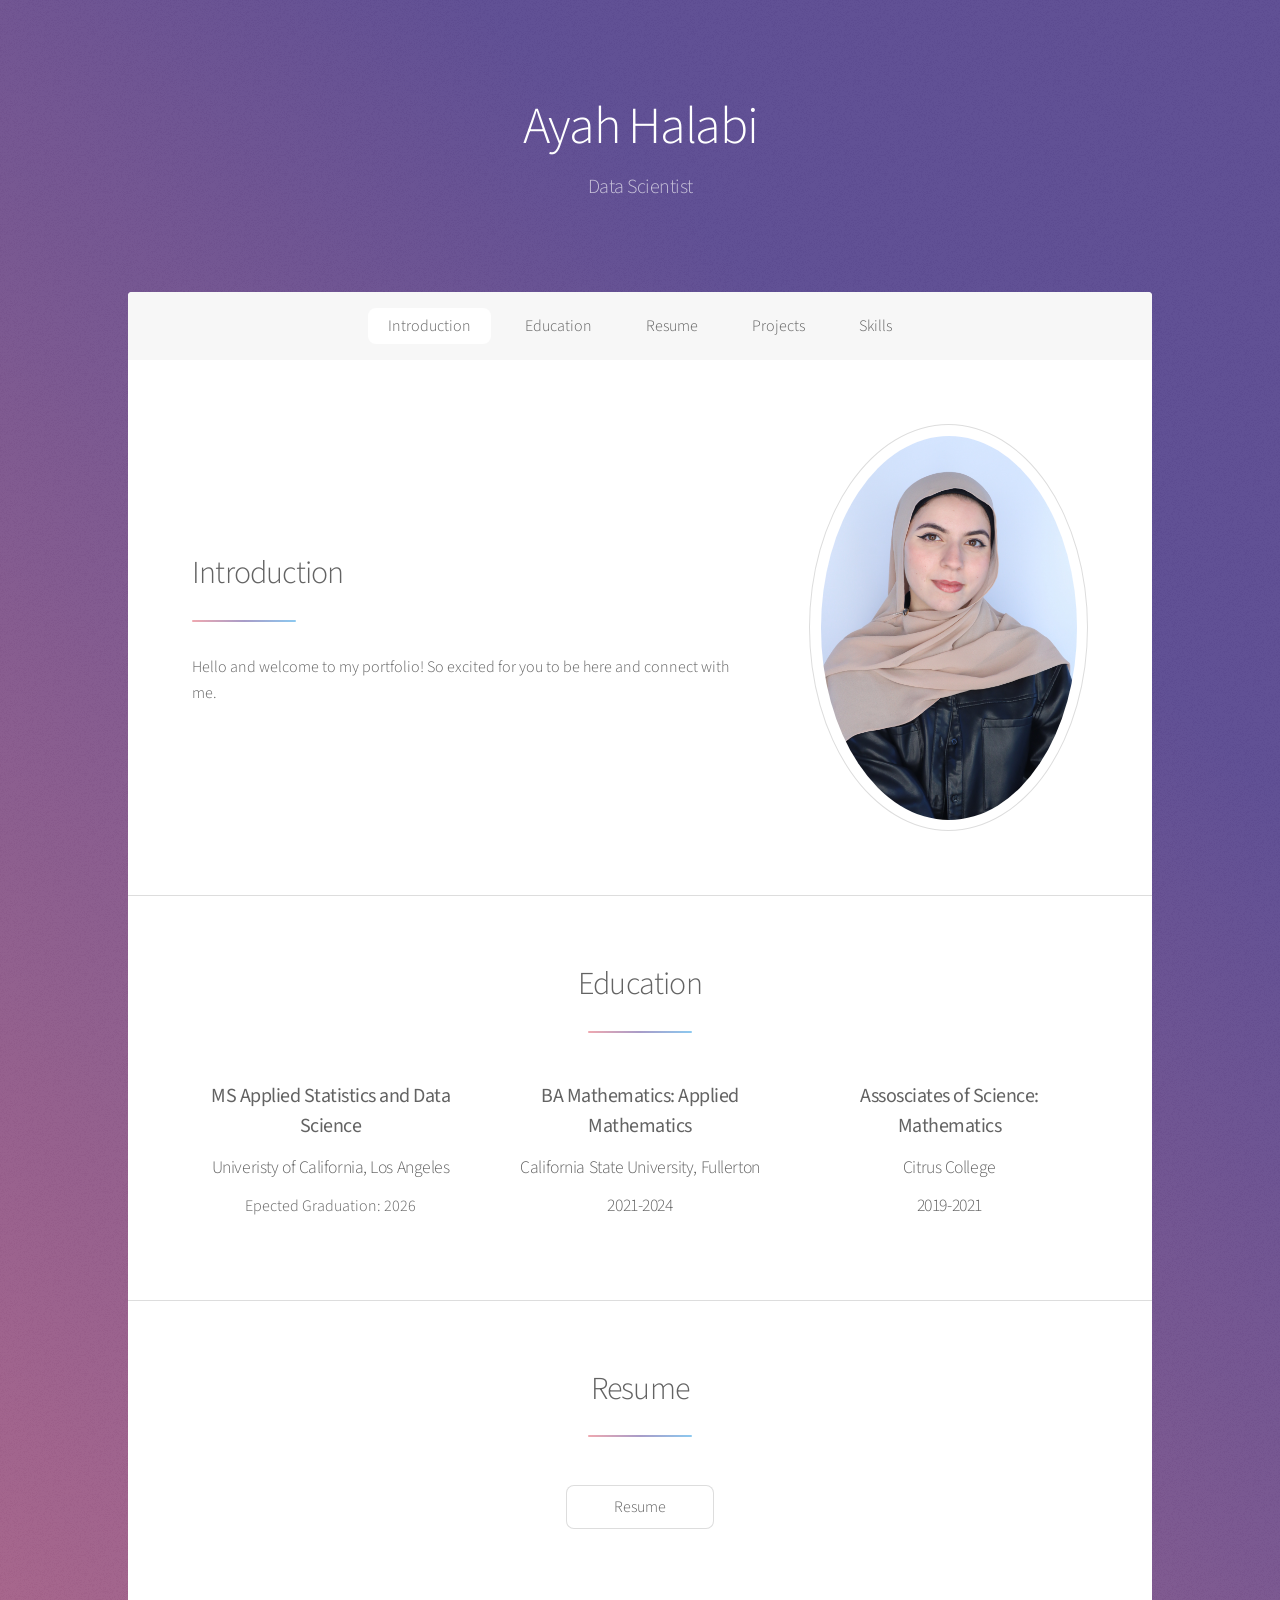
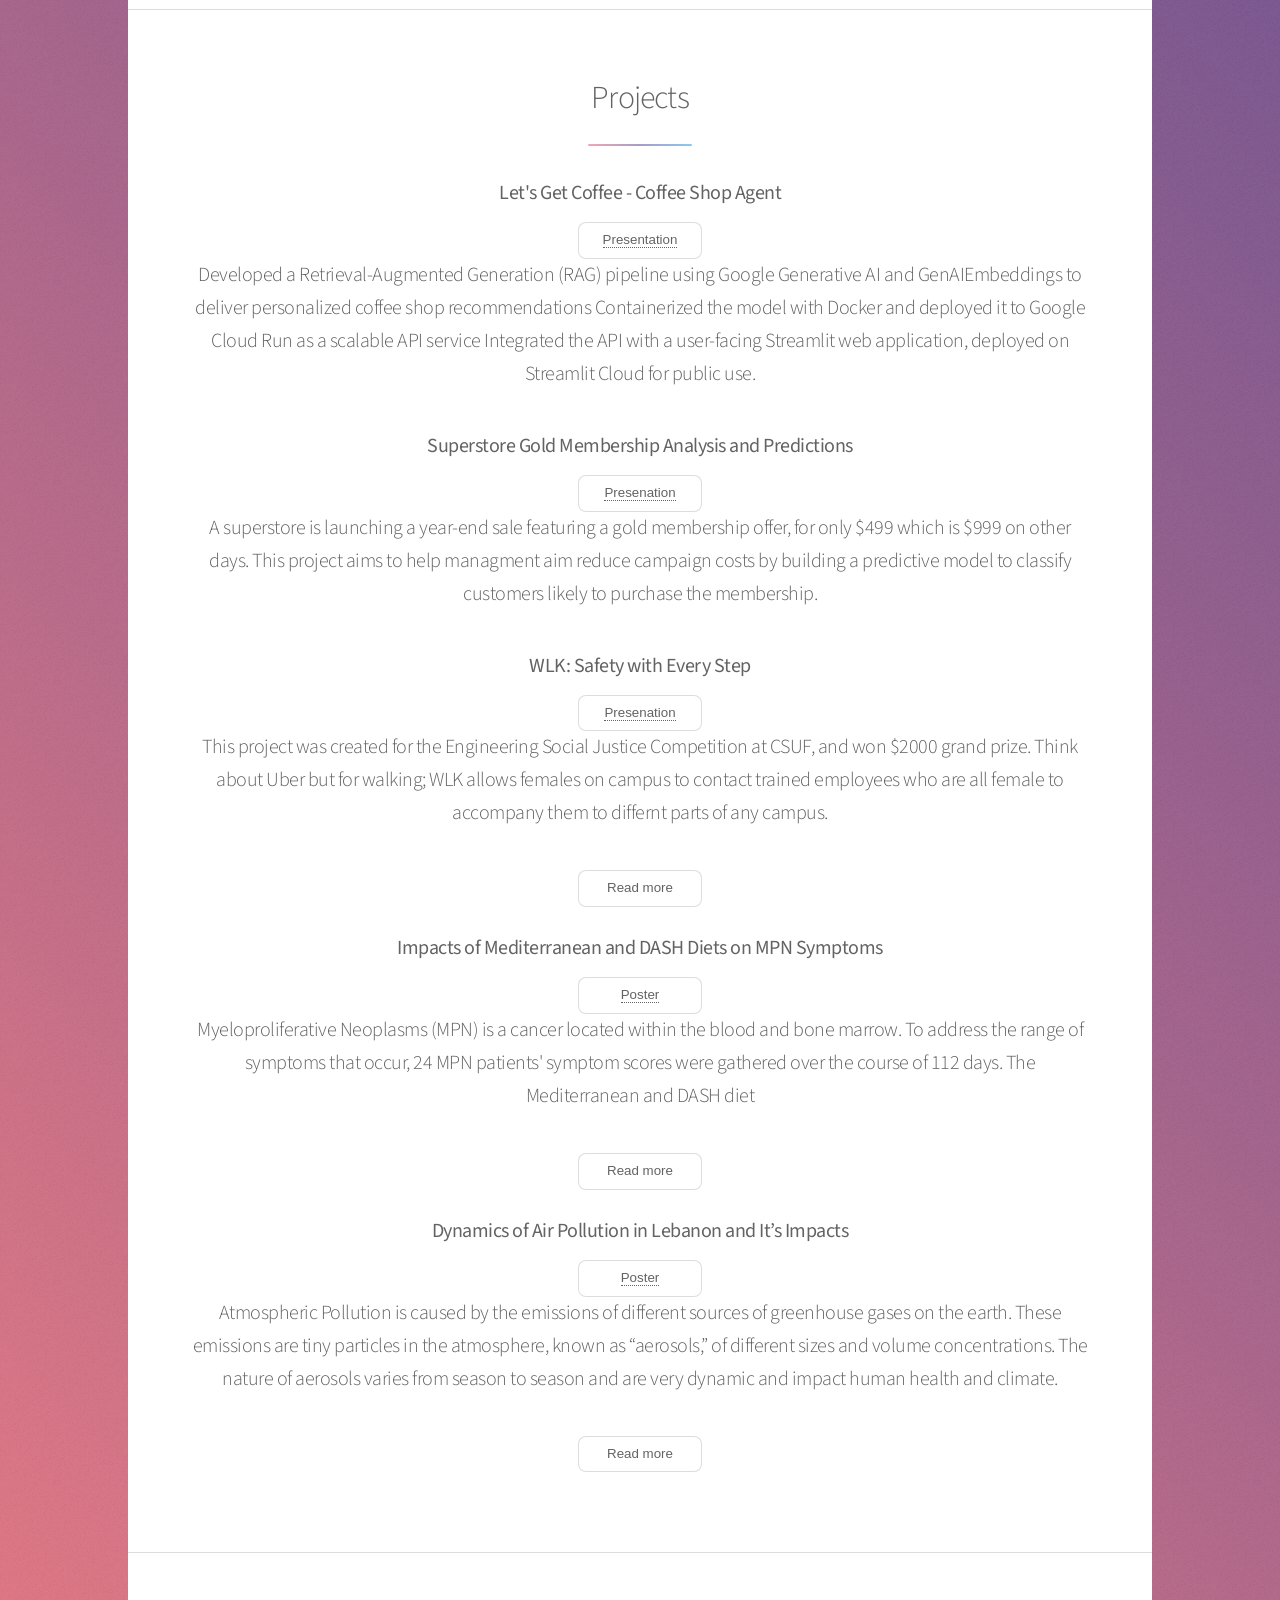
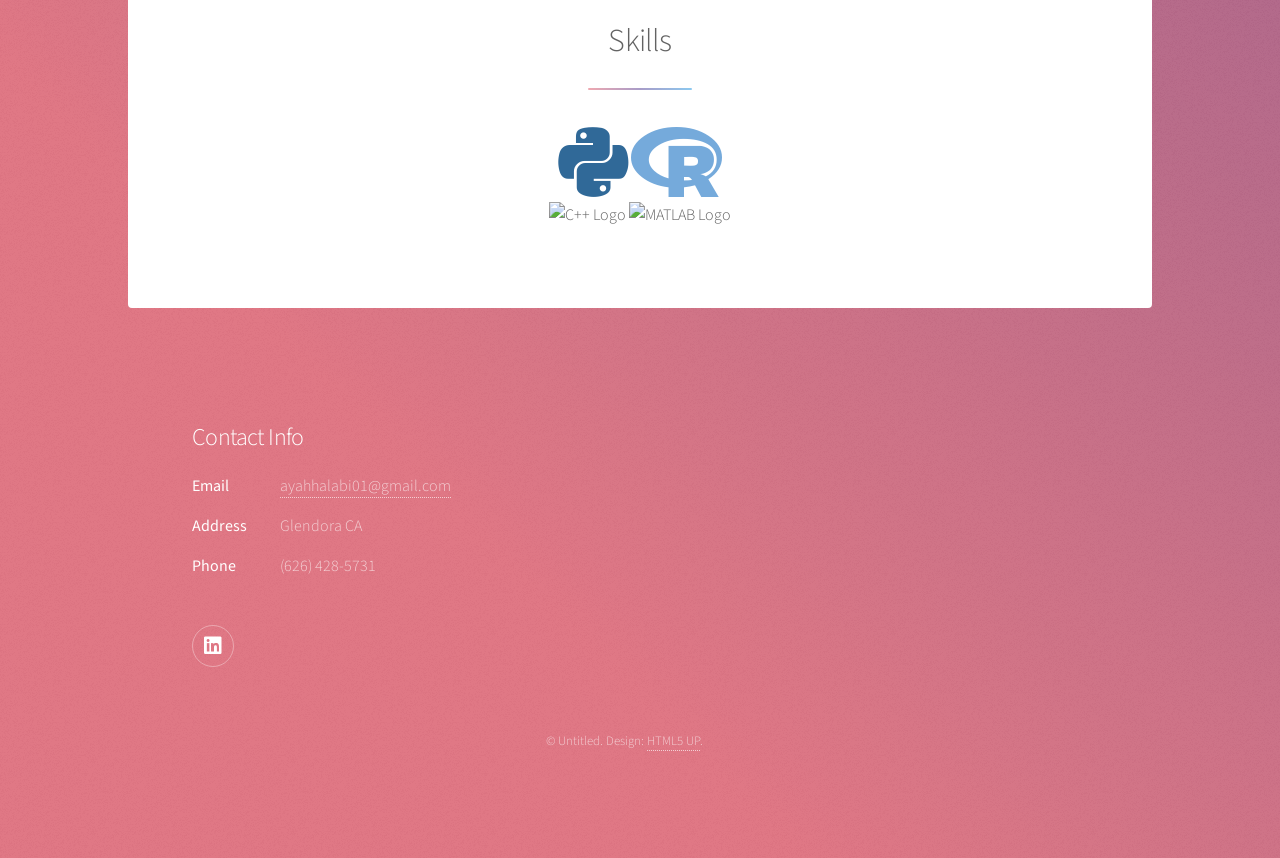
==== commit a2968fb6: "fixed index.html" ====
--- a/index.html
+++ b/index.html
@@ -127,7 +127,7 @@
 							<section id="cta" class="main special">
 								<header class="major">
 									<h2>Projects</h2>
-									<h3> <b></b>Let's Get Coffee - Coffee Shop Agent</b></h3>
+									<h3> <b>Let's Get Coffee - Coffee Shop Agent</b></h3>
 									<div id="abstractPreview">
 										<p>
 											<button><a href="https://drive.google.com/file/d/1Z_VjZ9SvYrQ6NfX50gC6E3FJ5RxYiXTh/view?usp=sharing">Presentation</a></button>
@@ -165,7 +165,6 @@
 											
 											</span>
 										</p>
-										<button id="toggleButton3" onclick="toggleContent('moreText3', 'toggleButton3')">Read more</button>
 										<button id="toggleButton3" onclick="toggleContent('moreText3', 'toggleButton3')">Read more</button>
 									</div>
 									<br>
@@ -208,7 +207,6 @@
 												Long term variability and trends of atmospheric parameters and greenhouse gases and their impacts will be discussed in detail.
 											</span>
 										</p>
-										<button id="toggleButton" onclick="toggleContent('moreText','toggleButton')">Read more</button>
 										<button id="toggleButton" onclick="toggleContent('moreText','toggleButton')">Read more</button>
 									</div>
 									
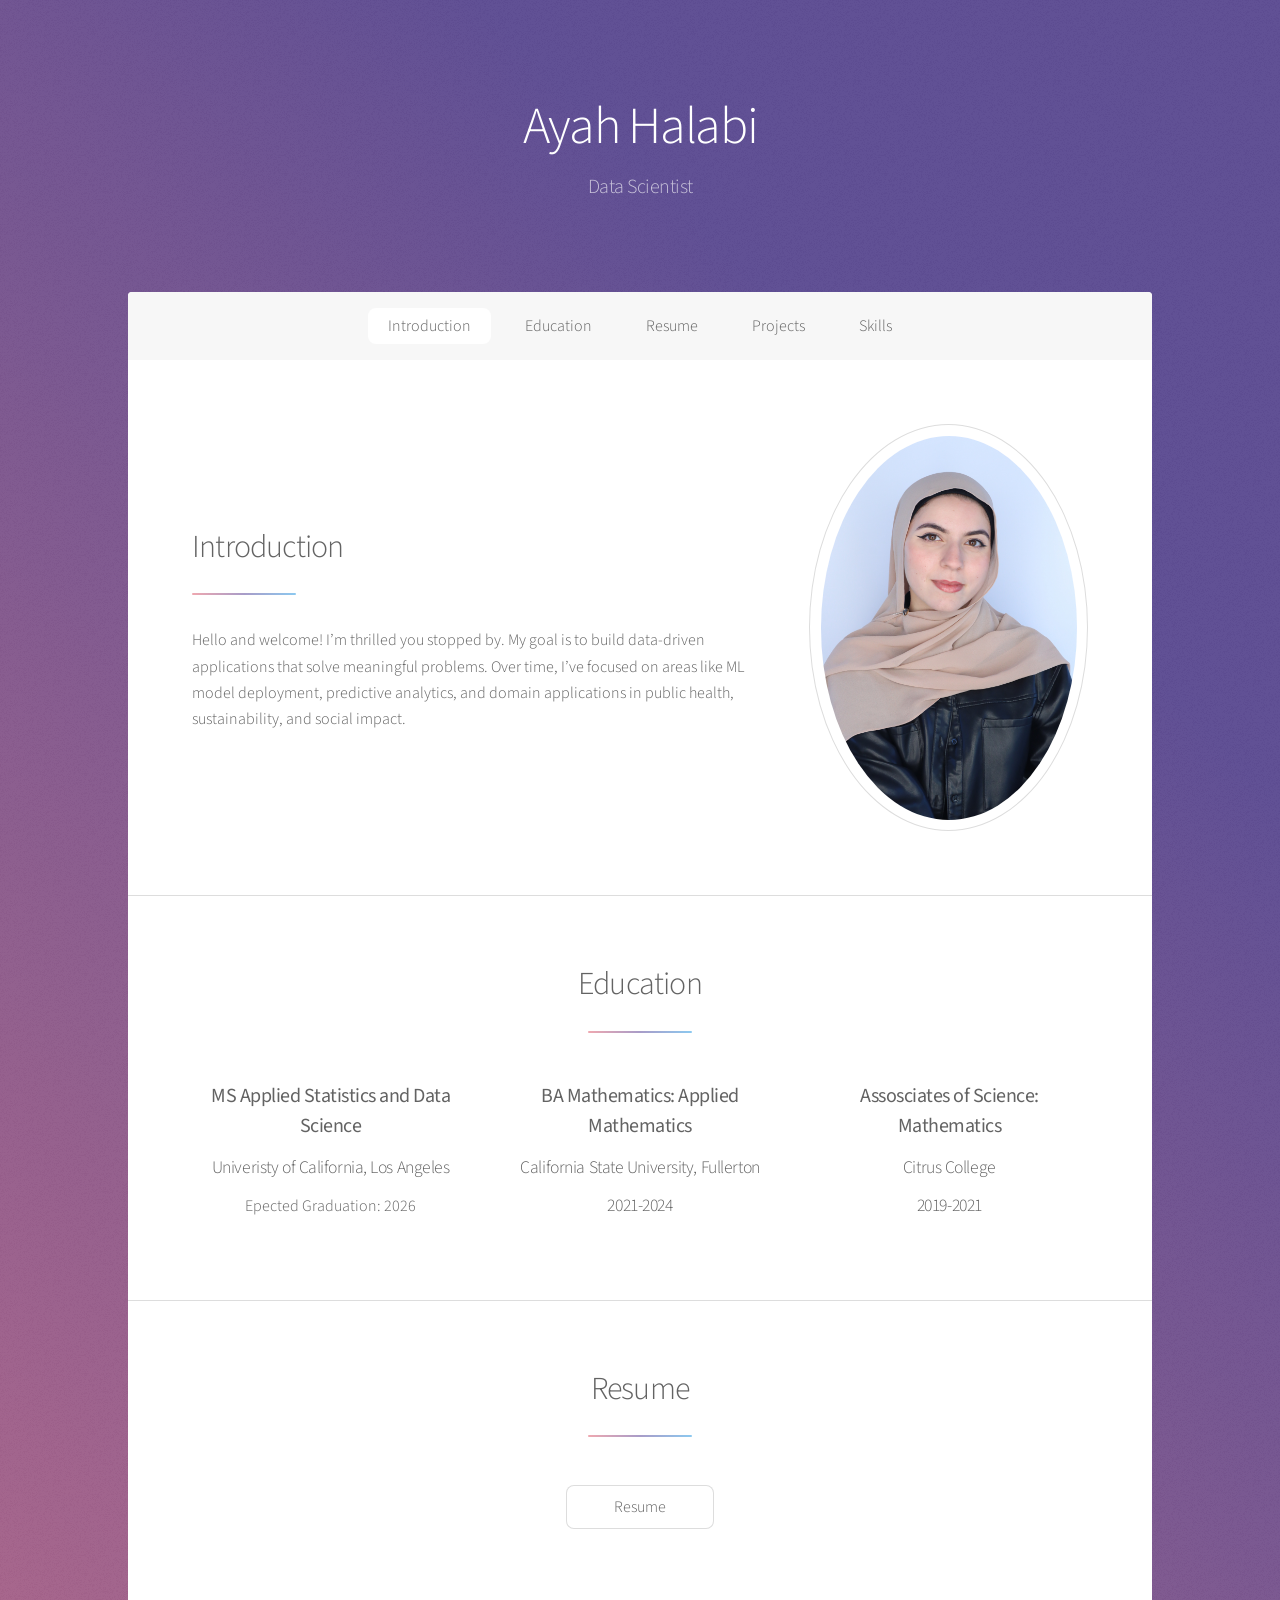
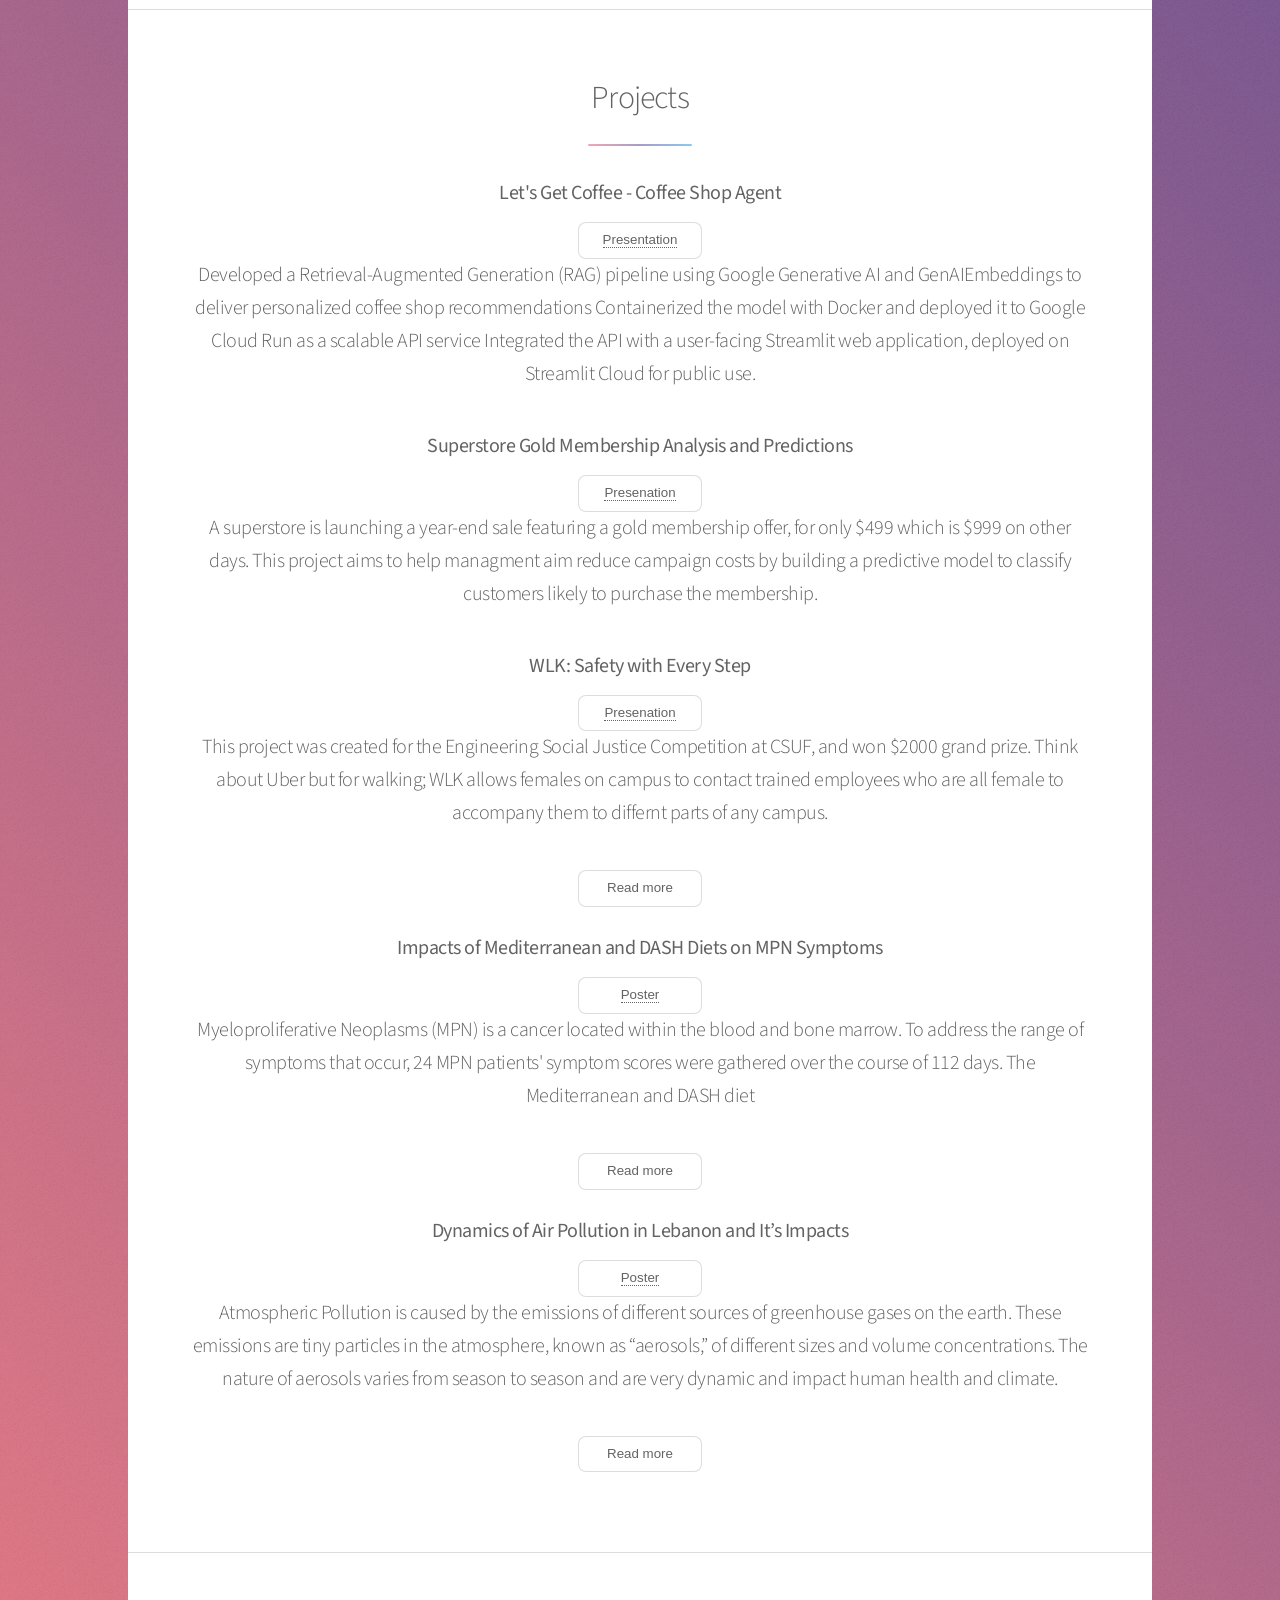
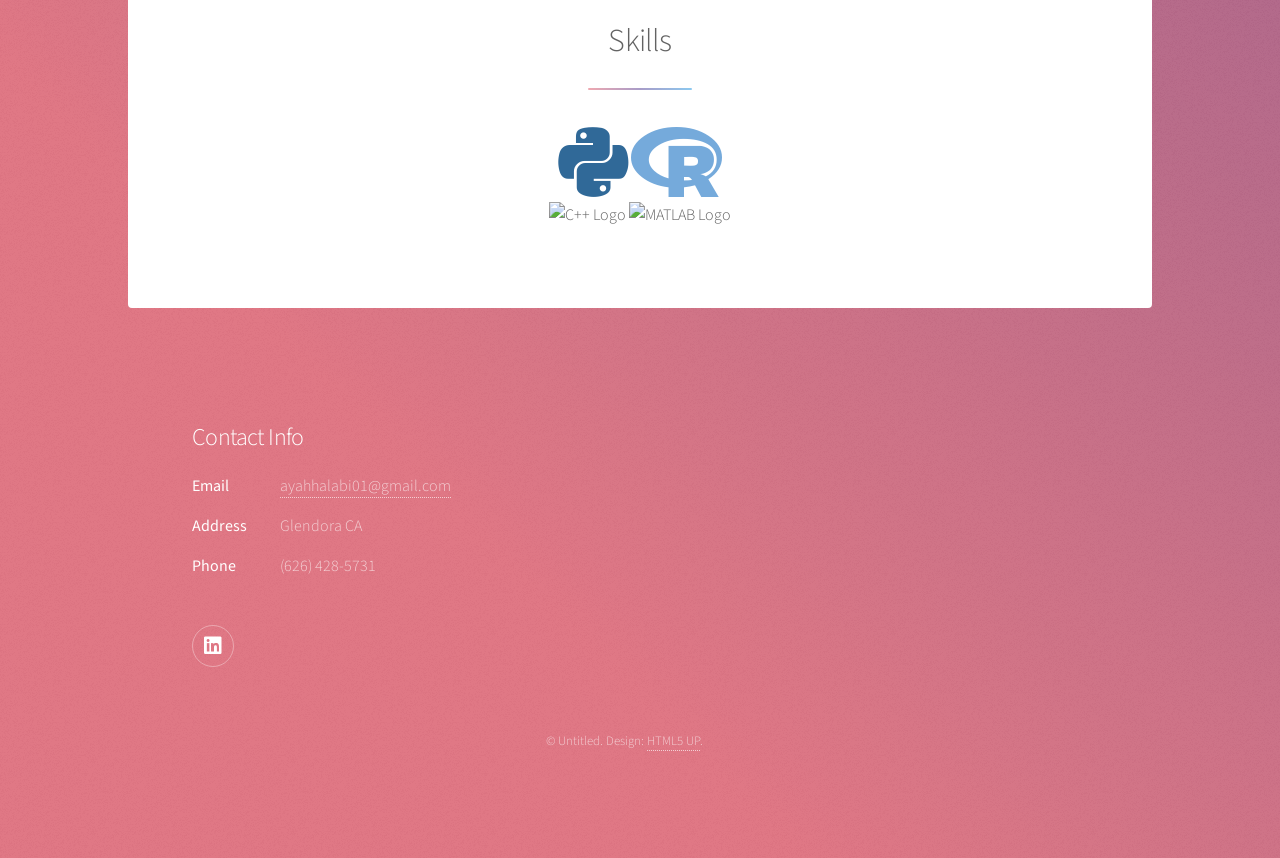
==== commit b3aa7429: "update index" ====
--- a/index.html
+++ b/index.html
@@ -46,7 +46,9 @@
 										<header class="major">
 											<h2>Introduction</h2>
 										</header>
-										<p>Hello and welcome to my portfolio! So excited for you to be here and connect with me.  </p>
+										<p>Hello and welcome! I’m thrilled you stopped by. My goal is to build data-driven applications that solve meaningful problems. 
+											Over time, I’ve focused on areas like ML model deployment, predictive analytics, 
+											and domain applications in public health, sustainability, and social impact. </p>
 										<!-- <ul class="actions">
 											<li><a href="aboutme.html" class="button">About me </a></li>
 										</ul> -->
